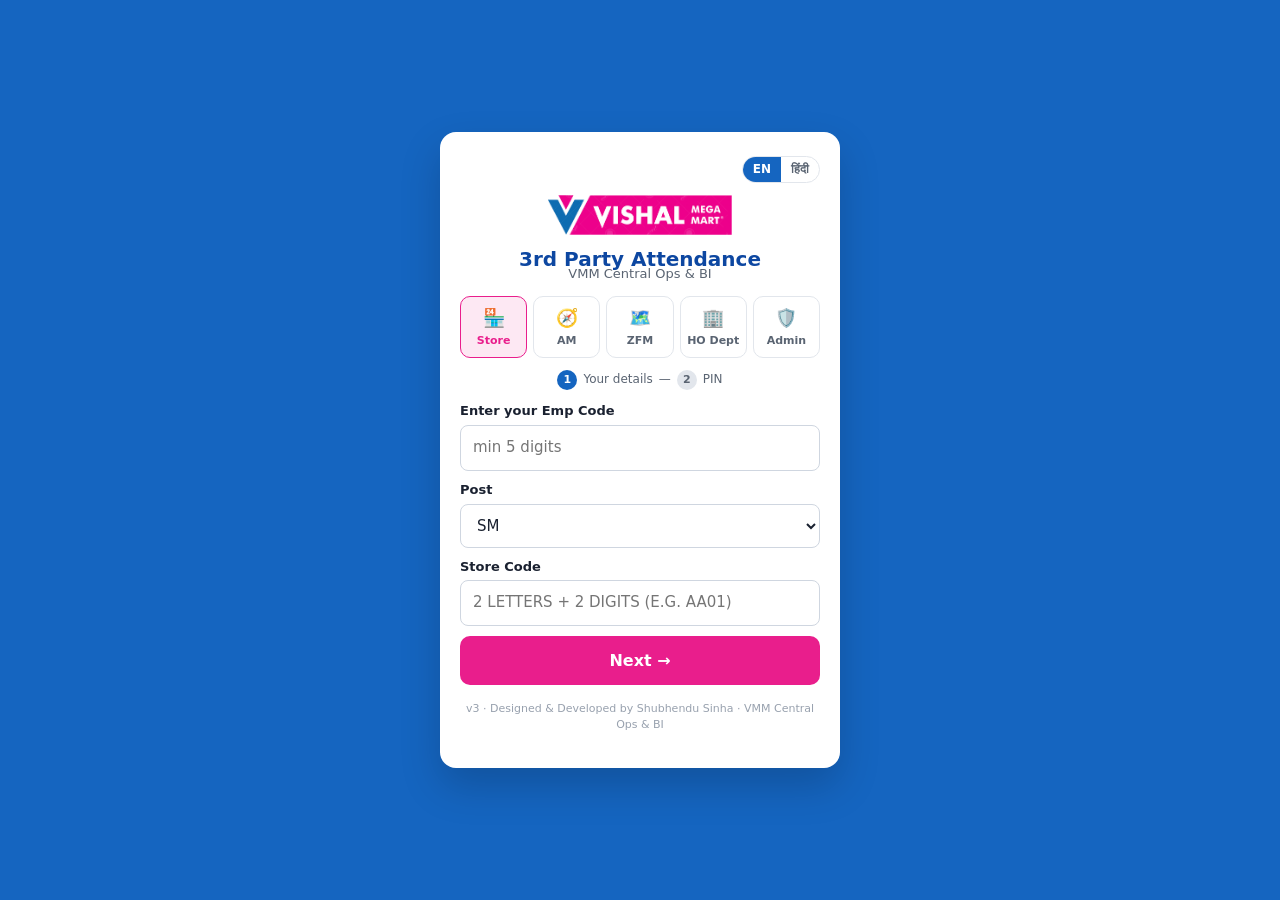
==== index.html @ 252d2945 "v3: 7-day trend, View as User (read-only), Change PIN, PIN hardening, CSP, statement header, credit " ====
<!doctype html>
<html lang="en">
<head>
<meta charset="utf-8">
<meta http-equiv="Content-Security-Policy" content="default-src 'self'; script-src 'self' 'unsafe-inline' https://cdn.jsdelivr.net https://cdnjs.cloudflare.com; style-src 'self' 'unsafe-inline' https://fonts.googleapis.com; font-src https://fonts.gstatic.com; img-src 'self' data: blob: https://phyllziizajuphenpwxz.supabase.co; media-src 'self' blob:; connect-src https://phyllziizajuphenpwxz.supabase.co; object-src 'none'; base-uri 'self'; form-action 'self'">
<meta name="referrer" content="no-referrer">
<meta name="viewport" content="width=device-width, initial-scale=1, viewport-fit=cover">
<title>3rd Party Attendance</title>
<meta name="theme-color" content="#1565C0">
<link rel="icon" href="assets/logo.png">
<link rel="stylesheet" href="https://fonts.googleapis.com/css2?family=Roboto:wght@400;500;700;800&family=Noto+Sans+Devanagari:wght@400;700&display=swap">
<link rel="stylesheet" href="assets/app.css">
</head>
<body>
<div class="blue-page">
  <form class="card" id="card" autocomplete="off" novalidate>
    <div id="langSlot" style="display:flex;justify-content:flex-end"></div>
    <img class="logo" src="assets/logo.png" alt="Vishal Mega Mart">

    <!-- step 1: details -->
    <section id="s1">
      <h1 class="ttl" data-t="appTitle"></h1>
      <p class="sub" data-t="appSub"></p>
      <div class="roles" id="roles" role="tablist" style="margin-top:12px">
        <button type="button" class="role on" data-role="store"><span class="ic">🏪</span><span data-t="roleStore"></span></button>
        <button type="button" class="role" data-role="am"><span class="ic">🧭</span><span data-t="roleAm"></span></button>
        <button type="button" class="role" data-role="zfm"><span class="ic">🗺️</span><span data-t="roleZfm"></span></button>
        <button type="button" class="role" data-role="hodept"><span class="ic">🏢</span><span data-t="roleHodept"></span></button>
        <button type="button" class="role" data-role="admin"><span class="ic">🛡️</span><span data-t="roleAdmin"></span></button>
      </div>
      <div class="steps" style="margin:12px 0"><b class="on">1</b><span data-t="stepDetails"></span><span>—</span><b>2</b><span data-t="stepPin"></span></div>
      <div style="display:flex;flex-direction:column;gap:10px">
        <div class="field"><label class="lbl" for="emp" data-t="empCode"></label>
          <input class="in" id="emp" inputmode="numeric" maxlength="10" data-tp="empHint"></div>
        <div class="field" data-for="store"><label class="lbl" for="post" data-t="post"></label>
          <select class="in" id="post"><option>SM</option><option>ASM</option><option>MOD</option></select></div>
        <div class="field" data-for="store"><label class="lbl" for="storeCode" data-t="storeCode"></label>
          <input class="in" id="storeCode" maxlength="4" style="text-transform:uppercase" data-tp="storeHint"></div>
        <div class="field" data-for="hodept" hidden><label class="lbl" for="dept" data-t="department"></label>
          <select class="in" id="dept"><option value="" data-t="selectDept"></option></select></div>
        <div id="err1" class="note r" hidden></div>
        <button class="btn" id="btnNext" type="submit" data-t="next"></button>
      </div>
    </section>

    <!-- step 2: PIN -->
    <section id="s2" hidden>
      <h1 class="ttl"><span data-t="welcome"></span>, <span id="who"></span></h1>
      <p class="sub" id="whoSub" style="margin-top:2px"></p>
      <div class="steps" style="margin:12px 0"><b>1</b><span data-t="stepDetails"></span><span>—</span><b class="on">2</b><span data-t="stepPin"></span></div>
      <div style="display:flex;flex-direction:column;gap:12px">
        <div class="note k" data-t="verified"></div>
        <div class="lbl" style="text-align:center" data-t="enterPin"></div>
        <div class="pins" id="pinLogin"></div>
        <div id="err2" class="note r" hidden></div>
        <button class="btn" id="btnLogin" type="button" data-t="login"></button>
        <p class="sub" style="margin:0" data-t="forgotPin"></p>
        <button class="link" type="button" data-back data-t="back"></button>
      </div>
    </section>

    <!-- create PIN -->
    <section id="s3" hidden>
      <h1 class="ttl" data-t="createPin"></h1>
      <p class="sub" id="whoSub3" style="margin-top:2px"></p>
      <div style="display:flex;flex-direction:column;gap:10px;margin-top:12px">
        <div class="lbl" data-t="answerQ"></div>
        <div class="math" id="mathQ"></div>
        <input class="in" id="mathA" inputmode="numeric" maxlength="3" style="text-align:center;font-size:20px;font-weight:700">
        <div class="lbl" data-t="newPin"></div>
        <div class="pins" id="pinNew"></div>
        <div class="lbl" data-t="confirmPin"></div>
        <div class="pins" id="pinNew2"></div>
        <div id="err3" class="note r" hidden></div>
        <button class="btn" id="btnSave" type="button" data-t="savePin"></button>
        <button class="link" type="button" data-back data-t="back"></button>
      </div>
    </section>

    <!-- locked -->
    <section id="s4" hidden>
      <h1 class="ttl" data-t="loginLocked"></h1>
      <div style="display:flex;flex-direction:column;gap:10px;margin-top:12px">
        <div class="note r" data-t="lockedWhy"></div>
        <div class="big" id="countdown">05:00</div>
        <p class="sub" style="margin:0" data-t="tryAfter"></p>
        <div class="note i" data-t="forgotPin"></div>
        <button class="link" type="button" data-back data-t="back"></button>
      </div>
    </section>

    <!-- store busy -->
    <section id="s5" hidden>
      <h1 class="ttl"><span id="busyStore"></span> <span data-t="storeOpen"></span></h1>
      <div style="display:flex;flex-direction:column;gap:10px;margin-top:12px">
        <div class="note w" id="busyWho"></div>
        <div class="note i" id="busyHow"></div>
        <button class="btn o" id="btnRetry" type="button" data-t="checkAgain"></button>
        <button class="link" type="button" data-back data-t="back"></button>
      </div>
    </section>

    <p class="credit" id="credit"></p>
  </form>
</div>

<script src="assets/app.js"></script>
<script>
let role = 'store', checked = null, timer = null, mathAns = 0;

function show(id) { ['s1','s2','s3','s4','s5'].forEach((s) => $('#' + s).hidden = s !== id); }
function err(id, msg) { const e = $('#' + id); e.hidden = !msg; e.textContent = msg || ''; }
function pinBoxes(el) {
  el.innerHTML = [0,1,2,3].map(() => '<input type="password" inputmode="numeric" maxlength="1" autocomplete="one-time-code">').join('');
  const ins = $$('input', el);
  ins.forEach((i, k) => {
    i.addEventListener('input', () => { i.value = i.value.replace(/\D/g, '').slice(0, 1); if (i.value && ins[k + 1]) ins[k + 1].focus(); });
    i.addEventListener('keydown', (e) => { if (e.key === 'Backspace' && !i.value && ins[k - 1]) ins[k - 1].focus(); });
  });
}
const pinVal = (el) => $$('input', el).map((i) => i.value).join('');
function ident() {
  return { p_role: role, p_emp: $('#emp').value.trim(),
    p_post: role === 'store' ? $('#post').value : null,
    p_store: role === 'store' ? $('#storeCode').value.trim().toUpperCase() : null,
    p_dept: role === 'hodept' ? (Number($('#dept').value) || null) : null };
}
function setRole(r) {
  role = r;
  $$('.role').forEach((b) => b.classList.toggle('on', b.dataset.role === r));
  $$('[data-for="store"]').forEach((e) => e.hidden = r !== 'store');
  $$('[data-for="hodept"]').forEach((e) => e.hidden = r !== 'hodept');
  err('err1');
}
function newMath() {
  const a = 2 + Math.floor(Math.random() * 9), b = 1 + Math.floor(Math.random() * 9);
  mathAns = a + b; $('#mathQ').textContent = `${a} + ${b} = ?`; $('#mathA').value = '';
}
function lockedScreen(sec) {
  show('s4'); clearInterval(timer);
  const end = Date.now() + sec * 1000;
  const tick = () => {
    const left = Math.max(0, Math.round((end - Date.now()) / 1000));
    $('#countdown').textContent = `${String(Math.floor(left / 60)).padStart(2, '0')}:${String(left % 60).padStart(2, '0')}`;
    if (!left) { clearInterval(timer); show('s2'); pinBoxes($('#pinLogin')); }
  };
  tick(); timer = setInterval(tick, 1000);
}
function subLine() {
  const i = ident();
  return role === 'store' ? `${i.p_post} · ${i.p_store}${checked.store_name ? ' · ' + checked.store_name : ''}` : `Emp ${i.p_emp}`;
}

async function doCheck() {
  const i = ident();
  if (!/^\d{5,}$/.test(i.p_emp)) return err('err1', t('empHint'));
  if (role === 'store' && !/^[A-Z]{2}\d{2}$/.test(i.p_store)) return err('err1', t('storeHint'));
  if (role === 'hodept' && !i.p_dept) return err('err1', t('selectDept'));
  $('#btnNext').disabled = true;
  const r = await rpc('auth_check', i);
  $('#btnNext').disabled = false;
  if (!r || !r.ok) return err('err1', errText(r && r.error));
  checked = r; err('err1');
  $('#who').textContent = r.name; $('#whoSub').textContent = subLine(); $('#whoSub3').textContent = subLine();
  if (r.locked_sec > 0) return lockedScreen(r.locked_sec);
  if (!r.pin_set) { newMath(); pinBoxes($('#pinNew')); pinBoxes($('#pinNew2')); err('err3'); return show('s3'); }
  pinBoxes($('#pinLogin')); err('err2'); show('s2'); setTimeout(() => $('#pinLogin input').focus(), 50);
}

async function doLogin() {
  const pin = pinVal($('#pinLogin'));
  if (!/^\d{4}$/.test(pin)) return err('err2', t('enterPin'));
  const id = ident(); let perm = { pos: null };
  if (role === 'store') {
    const ctx = await rpc('punch_context', { p_store: id.p_store });
    perm = (await permissionsReady('user', true)) || (await consentGate({ kind: 'user', store: id.p_store, emp: id.p_emp, testMode: ctx && ctx.test_mode, needCamera: true }));
  } else if (!hasConsent('user')) {
    await consentGate({ kind: 'user', emp: id.p_emp, requirePerms: false, needCamera: false });
  }
  $('#btnLogin').disabled = true;
  const r = await rpc('auth_login', { ...id, p_pin: pin, p_device: deviceId(), p_lat: perm.pos ? perm.pos.lat : null, p_lng: perm.pos ? perm.pos.lng : null });
  $('#btnLogin').disabled = false;
  if (r && r.ok) { Session.set(r); location.href = homeFor(r.role); return; }
  const e = r && r.error;
  if (e === 'WRONG_PIN') { pinBoxes($('#pinLogin')); return err('err2', t('wrongPin', { n: r.tries_left })); }
  if (e === 'LOCKED') return lockedScreen(r.locked_sec);
  if (e === 'OUT_OF_RANGE') return err('err2', t('outsideLogin', { d: r.dist_m, r: r.radius_m }));
  if (e === 'NO_GPS') return err('err2', t('noGps') + ' ' + t('permHow'));
  if (e === 'PIN_NOT_SET') { newMath(); pinBoxes($('#pinNew')); pinBoxes($('#pinNew2')); return show('s3'); }
  if (e === 'STORE_BUSY') {
    $('#busyStore').textContent = ident().p_store;
    $('#busyWho').textContent = t('openOnPhone', { name: r.by_name, emp: r.by_emp, since: r.since });
    $('#busyHow').textContent = t('askLogout', { at: r.unlock_at });
    return show('s5');
  }
  err('err2', errText(e));
}

async function doSave() {
  if (Number($('#mathA').value) !== mathAns) { newMath(); return err('err3', t('wrongAnswer')); }
  const p1 = pinVal($('#pinNew')), p2 = pinVal($('#pinNew2'));
  if (!/^\d{4}$/.test(p1)) return err('err3', t('newPin'));
  if (p1 !== p2) { pinBoxes($('#pinNew2')); return err('err3', t('pinMismatch')); }
  const id = ident(); let perm = { pos: null };
  if (role === 'store') {
    const ctx = await rpc('punch_context', { p_store: id.p_store });
    perm = (await permissionsReady('user', true)) || (await consentGate({ kind: 'user', store: id.p_store, emp: id.p_emp, testMode: ctx && ctx.test_mode, needCamera: true }));
  }
  $('#btnSave').disabled = true;
  const r = await rpc('auth_set_pin', { ...id, p_pin: p1, p_lat: perm.pos ? perm.pos.lat : null, p_lng: perm.pos ? perm.pos.lng : null });
  $('#btnSave').disabled = false;
  if (r && r.error === 'OUT_OF_RANGE') return err('err3', t('outsideLogin', { d: r.dist_m, r: r.radius_m }));
  if (!r || !r.ok) { if (r && r.error === 'WEAK_PIN') { pinBoxes($('#pinNew')); pinBoxes($('#pinNew2')); } return err('err3', errText(r && r.error)); }
  toast(t('pinSaved'));
  checked.pin_set = true; pinBoxes($('#pinLogin')); err('err2'); show('s2');
}

(async function init() {
  $('#langSlot').appendChild(langToggle());
  $('#credit').innerHTML = credit();
  applyI18n();
  const q = new URLSearchParams(location.search);
  if (q.get('r') === 'expired') toast(t('sessionExpired'));
  const s = Session.get();
  if (s && s.token) { const me = await rpc('auth_me', { p_token: s.token }); if (me && me.ok) { location.href = homeFor(me.role); return; } Session.clear(); }
  const last = store.get('vmm3p_last_login');
  if (last) { setRole(last.role || 'store'); $('#emp').value = last.emp || ''; if (last.post) $('#post').value = last.post; $('#storeCode').value = last.store || ''; }
  const opts = await rpc('login_options');
  if (opts && opts.departments) opts.departments.forEach((d) => $('#dept').insertAdjacentHTML('beforeend', `<option value="${d.id}">${esc(d.name)}</option>`));
  if (last && last.dept) $('#dept').value = last.dept;

  $('#roles').addEventListener('click', (e) => { const b = e.target.closest('.role'); if (b) setRole(b.dataset.role); });
  $('#card').addEventListener('submit', (e) => { e.preventDefault(); store.set('vmm3p_last_login', { role, emp: $('#emp').value, post: $('#post').value, store: $('#storeCode').value, dept: $('#dept').value }); doCheck(); });
  $('#btnLogin').addEventListener('click', doLogin);
  $('#pinLogin').addEventListener('keydown', (e) => { if (e.key === 'Enter') doLogin(); });
  $('#btnSave').addEventListener('click', doSave);
  $('#btnRetry').addEventListener('click', doLogin);
  $$('[data-back]').forEach((b) => b.addEventListener('click', () => { clearInterval(timer); show('s1'); }));
  $('#storeCode').addEventListener('input', (e) => e.target.value = e.target.value.toUpperCase());
})();
</script>
</body>
</html>
---- assets/app.css ----
/* VMM 3rd Party Attendance — shared styles (v1) */
:root{
  --blue:#1565C0;--blue-d:#0D47A1;--blue-l:#EAF3FC;--pink:#E91E8C;--pink-l:#FDE8F3;
  --ink:#1A2130;--mut:#5A6472;--line:#E2E6EC;--bg:#F3F6FA;--card:#FFFFFF;
  --ok:#1E8E3E;--ok-l:#E9F5EC;--red:#C0392B;--red-l:#FDEDEC;--amb:#B26A00;--amb-l:#FFF4E0;--wa:#1FA855;
  --font:'Roboto','Noto Sans Devanagari',system-ui,-apple-system,'Segoe UI',sans-serif;
}
*{box-sizing:border-box}
html,body{margin:0}
body{font-family:var(--font);color:var(--ink);background:var(--bg);font-size:15px;line-height:1.45;-webkit-text-size-adjust:100%}
button,input,select{font:inherit}
a{color:var(--blue)}
[hidden]{display:none!important}

/* ---------- login card on blue ---------- */
.blue-page{min-height:100vh;background:var(--blue);display:flex;align-items:center;justify-content:center;padding:24px 16px}
.card{background:var(--card);border-radius:16px;padding:24px 20px;width:100%;max-width:400px;display:flex;flex-direction:column;gap:12px;box-shadow:0 18px 40px rgba(0,0,0,.18)}
.logo{height:40px;align-self:center}
.ttl{font-size:20px;font-weight:800;color:var(--blue-d);text-align:center;line-height:1.2;margin:0}
.sub{text-align:center;font-size:13px;color:var(--mut);margin:-6px 0 0}
.roles{display:grid;grid-template-columns:repeat(5,1fr);gap:6px}
.role{border:1.5px solid var(--line);border-radius:10px;padding:8px 2px;text-align:center;font-size:11px;font-weight:700;color:var(--mut);background:#fff;cursor:pointer}
.role .ic{font-size:18px;display:block;margin-bottom:2px}
.role.on{border-color:var(--pink);background:var(--pink-l);color:var(--pink)}
.steps{display:flex;gap:6px;align-items:center;justify-content:center;font-size:12px;color:var(--mut)}
.steps b{width:20px;height:20px;border-radius:50%;background:var(--line);display:inline-flex;align-items:center;justify-content:center;font-size:11px}
.steps b.on{background:var(--blue);color:#fff}
label.lbl,.lbl{font-size:13px;font-weight:700;display:block;margin-bottom:4px}
.in{width:100%;border:1px solid #CFD6E0;border-radius:8px;padding:11px 12px;font-size:15px;background:#fff;color:var(--ink)}
.in:focus{outline:2px solid var(--blue);outline-offset:0;border-color:var(--blue)}
.field{display:flex;flex-direction:column}
.btn{border:none;border-radius:10px;padding:13px 16px;background:var(--pink);color:#fff;font-weight:700;font-size:16px;cursor:pointer;width:100%}
.btn:disabled{background:#C9CFD8;cursor:not-allowed}
.btn.o{background:#fff;color:var(--blue);border:1.5px solid var(--blue)}
.btn.blue{background:var(--blue)}
.btn.wa{background:var(--wa)}
.btn.sm{padding:8px 12px;font-size:13px;width:auto;border-radius:8px}
.btn.red{background:var(--red)}
.btn:focus-visible,.role:focus-visible,.pill:focus-visible{outline:3px solid var(--blue);outline-offset:2px}
.link{background:none;border:none;color:var(--blue);font-weight:700;font-size:13px;cursor:pointer;padding:4px}
.credit{text-align:center;font-size:11px;color:#98A1AE;margin-top:4px}
.note{border-radius:8px;padding:10px 12px;font-size:13px;line-height:1.45}
.note.i{background:var(--blue-l);color:var(--blue-d)}
.note.w{background:var(--amb-l);color:var(--amb)}
.note.r{background:var(--red-l);color:var(--red)}
.note.k{background:var(--ok-l);color:var(--ok)}
.pins{display:flex;gap:10px;justify-content:center}
.pins input{width:52px;height:56px;text-align:center;font-size:24px;font-weight:800;border:1.5px solid #CFD6E0;border-radius:10px}
.pins input:focus{outline:2px solid var(--blue);border-color:var(--blue)}
.math{background:var(--bg);border-radius:10px;padding:12px;text-align:center;font-size:24px;font-weight:800;color:var(--blue-d)}
.big{font-size:44px;font-weight:800;text-align:center;color:var(--red);font-variant-numeric:tabular-nums}
.lang{display:inline-flex;border:1.5px solid var(--line);border-radius:999px;overflow:hidden;font-size:12px;font-weight:700;align-self:flex-end}
.lang button{border:none;background:none;padding:4px 10px;color:var(--mut);cursor:pointer}
.lang button.on{background:var(--blue);color:#fff}
.hdr .lang{border-color:rgba(255,255,255,.6)}
.hdr .lang button{color:#fff}
.hdr .lang button.on{background:#fff;color:var(--blue)}

/* ---------- app shell (mobile pages) ---------- */
.hdr{background:var(--blue);color:#fff;padding:12px 16px;display:flex;align-items:center;gap:10px;position:sticky;top:0;z-index:5}
.hdr .t{flex:1;min-width:0}
.hdr b{display:block;font-size:16px;white-space:nowrap;overflow:hidden;text-overflow:ellipsis}
.hdr small{font-size:12px;opacity:.85}
.hdr .x{background:none;border:1px solid rgba(255,255,255,.5);color:#fff;border-radius:8px;padding:6px 10px;font-size:12px;cursor:pointer}
.wrap{max-width:560px;margin:0 auto;padding:12px 16px 32px;display:flex;flex-direction:column;gap:12px}
.seg{display:flex;gap:6px}
.seg button{flex:1;border:1px solid var(--line);background:#fff;border-radius:8px;padding:8px 4px;font-size:13px;color:var(--mut);cursor:pointer}
.seg button.on{background:var(--pink);border-color:var(--pink);color:#fff;font-weight:700}
.seg.blue button.on{background:var(--blue);border-color:var(--blue)}
.k2{display:grid;grid-template-columns:1fr 1fr;gap:10px}
.kpi{background:#fff;border-radius:12px;padding:12px}
.kpi .l{font-size:12px;color:var(--mut)}
.kpi .v{font-size:22px;font-weight:800;font-variant-numeric:tabular-nums}
.kpi .p{font-size:12px;font-weight:700;margin-left:4px}
.bar{height:6px;border-radius:3px;background:#E6EBF2;overflow:hidden;margin-top:6px}
.bar i{display:block;height:100%;border-radius:3px}
.list{background:#fff;border-radius:12px;overflow:hidden}
.li{display:flex;justify-content:space-between;align-items:center;gap:10px;padding:11px 12px;border-bottom:1px solid var(--line);font-size:14px}
.li:last-child{border-bottom:none}
.li .m{min-width:0}
.li .m span{display:block;color:var(--mut);font-size:12px}
.li.click{cursor:pointer}
.tag{font-size:11px;font-weight:700;padding:3px 8px;border-radius:6px;white-space:nowrap}
.tag.ok{background:var(--ok-l);color:var(--ok)}.tag.w{background:var(--amb-l);color:var(--amb)}.tag.r{background:var(--red-l);color:var(--red)}.tag.i{background:var(--blue-l);color:var(--blue-d)}
.banner{background:var(--red-l);color:var(--red);border-radius:10px;padding:12px;font-weight:700;display:flex;justify-content:space-between;align-items:center;cursor:pointer;border:none;width:100%;font-size:14px;text-align:left}
.banner.ok{background:var(--ok-l);color:var(--ok);cursor:default}
.sec{font-size:13px;font-weight:700;color:var(--mut);margin:6px 0 -4px;text-transform:uppercase;letter-spacing:.4px}
.pills{display:flex;flex-wrap:wrap;gap:6px}
.pill{border:1.5px solid var(--line);background:#fff;border-radius:999px;padding:7px 12px;font-size:13px;font-weight:700;color:var(--mut);cursor:pointer}
.pill.on{border-color:var(--pink);background:var(--pink-l);color:var(--pink)}
.empty{text-align:center;color:var(--mut);padding:20px 8px;font-size:14px}
.check{width:76px;height:76px;border-radius:50%;background:var(--ok-l);color:var(--ok);font-size:40px;font-weight:800;display:flex;align-items:center;justify-content:center;align-self:center}
.foot{text-align:center;font-size:11px;color:#98A1AE;padding:8px}
.toast{position:fixed;left:50%;bottom:calc(20px + env(safe-area-inset-bottom,0px));transform:translateX(-50%);background:var(--ink);color:#fff;padding:10px 16px;border-radius:10px;font-size:14px;z-index:50;max-width:90vw}
.spin{width:22px;height:22px;border:3px solid var(--line);border-top-color:var(--blue);border-radius:50%;animation:sp 0.8s linear infinite;margin:20px auto}
@keyframes sp{to{transform:rotate(360deg)}}
@media (prefers-reduced-motion:reduce){.spin{animation:none}}
.cal{display:grid;grid-template-columns:repeat(7,1fr);gap:4px;text-align:center;font-size:13px}
.cal .h{color:var(--mut);font-size:11px}
.cal button{border:1px solid var(--line);background:#fff;border-radius:8px;padding:8px 0;cursor:pointer;color:var(--ink)}
.cal button.on{background:var(--pink);border-color:var(--pink);color:#fff;font-weight:700}
.cal button:disabled{color:#C9CFD8;background:transparent;border-color:transparent;cursor:default}
.calhd{display:flex;justify-content:space-between;align-items:center;font-weight:700}
.calhd button{border:none;background:none;font-size:20px;cursor:pointer;padding:4px 10px;color:var(--blue)}
.row{display:flex;gap:8px;flex-wrap:wrap;align-items:center}
.grow{flex:1}

/* ---------- desktop admin / manager ---------- */
.shell{display:flex;min-height:100vh}
.nav{width:220px;background:var(--blue);color:#fff;padding:16px 12px;display:flex;flex-direction:column;gap:4px;flex-shrink:0;position:sticky;top:0;height:100vh;overflow:auto}
.nav .brand{background:#fff;border-radius:6px;padding:4px 6px;align-self:flex-start}
.nav .brand img{height:26px;display:block}
.nav .subt{font-size:10px;letter-spacing:1px;opacity:.8;margin:6px 0 4px}
.nav .who{font-size:13px;font-weight:700;margin-top:6px}
.nav .who small{display:block;font-weight:400;opacity:.8}
.nav .grp{font-size:10px;letter-spacing:1.2px;opacity:.6;margin-top:14px}
.nav button{background:none;border:none;color:#fff;text-align:left;padding:9px 10px;border-radius:8px;font-size:14px;cursor:pointer}
.nav button.on{background:var(--pink);font-weight:700}
.nav .bottom{margin-top:auto;font-size:10px;opacity:.6;padding-top:12px}
.main{flex:1;min-width:0;padding:18px 20px 40px;display:flex;flex-direction:column;gap:14px}
.top{display:flex;justify-content:space-between;align-items:center;gap:10px;flex-wrap:wrap}
.top h1{font-size:20px;color:var(--blue-d);margin:0}
.flt{display:flex;gap:8px;flex-wrap:wrap;align-items:center}
.flt select,.flt input{border:1px solid var(--line);border-radius:8px;padding:7px 10px;background:#fff;font-size:13px}
.k5{display:grid;grid-template-columns:repeat(auto-fit,minmax(150px,1fr));gap:10px}
.pies{display:grid;grid-template-columns:repeat(auto-fit,minmax(170px,1fr));gap:10px}
.pie{background:#fff;border-radius:12px;padding:14px;display:flex;flex-direction:column;align-items:center;gap:6px}
.donut{width:96px;height:96px;border-radius:50%;display:flex;align-items:center;justify-content:center}
.donut b{width:66px;height:66px;border-radius:50%;background:#fff;display:flex;align-items:center;justify-content:center;font-size:16px}
.pie small{font-size:13px;font-weight:700}
.pie span{font-size:12px;color:var(--mut);font-variant-numeric:tabular-nums}
.tbl{overflow-x:auto;background:#fff;border-radius:12px}
table{width:100%;border-collapse:collapse;font-size:13px}
th{background:#EAF0F8;color:var(--blue-d);text-align:left;padding:8px 10px;font-size:12px;white-space:nowrap;position:sticky;top:0}
td{padding:8px 10px;border-top:1px solid var(--line);font-variant-numeric:tabular-nums;white-space:nowrap}
tr.click{cursor:pointer}
tr.click:hover td{background:#F7FAFE}
.panel{background:#fff;border-radius:12px;padding:16px;display:flex;flex-direction:column;gap:10px}
.panel h3{margin:0;font-size:15px}
.meter{height:14px;border-radius:7px;background:#E6EBF2;overflow:hidden}
.meter i{display:block;height:100%}
.crumb{font-size:13px;color:var(--mut)}
.crumb button{background:none;border:none;color:var(--blue);cursor:pointer;font-weight:700;padding:0}
.menu-btn{display:none}
.shellfoot{display:none}
@media (max-width:820px){
  .shell{flex-direction:column}
  .nav{width:100%;height:auto;position:static;flex-direction:row;flex-wrap:wrap;align-items:center;padding:10px 12px}
  .nav .grp,.nav .subt,.nav .bottom{display:none}
  .nav .who{margin:0 auto 0 8px}
  .nav button{padding:7px 9px;font-size:13px}
  .main{padding:14px 16px 32px}
  .shellfoot{display:block;padding:4px 16px 20px}
}
@media print{.noprint{display:none!important}body{background:#fff}}

/* v2: consent gate + live camera */
.gate{position:fixed;inset:0;z-index:40;background:var(--blue);display:flex;align-items:center;justify-content:center;padding:24px 16px;overflow:auto}
.camwrap{position:relative;background:#2A3442;border-radius:14px;overflow:hidden;aspect-ratio:3/4;max-height:56vh;max-width:100%;margin:0 auto;width:100%}
.camwrap video,.camwrap img{width:100%;height:100%;object-fit:cover;display:block}
.camwrap video{transform:scaleX(-1)}
.camwrap .ring{position:absolute;left:50%;top:44%;width:56%;height:62%;transform:translate(-50%,-50%);border:3px dashed rgba(255,255,255,.8);border-radius:50%;pointer-events:none}
.shutter{width:72px;height:72px;border-radius:50%;background:#fff;border:6px solid var(--pink);align-self:center;cursor:pointer}
.shutter:disabled{opacity:.5}

/* v3: view-as banner, change-PIN dialog */
.viewbar{position:sticky;top:0;z-index:45;background:#FFF3CD;color:#6B4E00;border-bottom:2px solid #F5C04A;padding:8px max(16px,env(safe-area-inset-left,0px));font-size:13px;display:flex;align-items:center;gap:10px;flex-wrap:wrap}
.viewbar button{margin-left:auto;background:#6B4E00;color:#fff;border:none;border-radius:8px;padding:6px 12px;font-weight:700;cursor:pointer}
.dlg{position:fixed;inset:0;z-index:60;background:rgba(13,30,60,.55);display:flex;align-items:center;justify-content:center;padding:16px}
.dlg .box{background:#fff;border-radius:14px;padding:20px;width:100%;max-width:360px;display:flex;flex-direction:column;gap:12px}
.dlg h3{margin:0;color:var(--blue-d)}
.dlg input{letter-spacing:6px;text-align:center;font-size:20px}
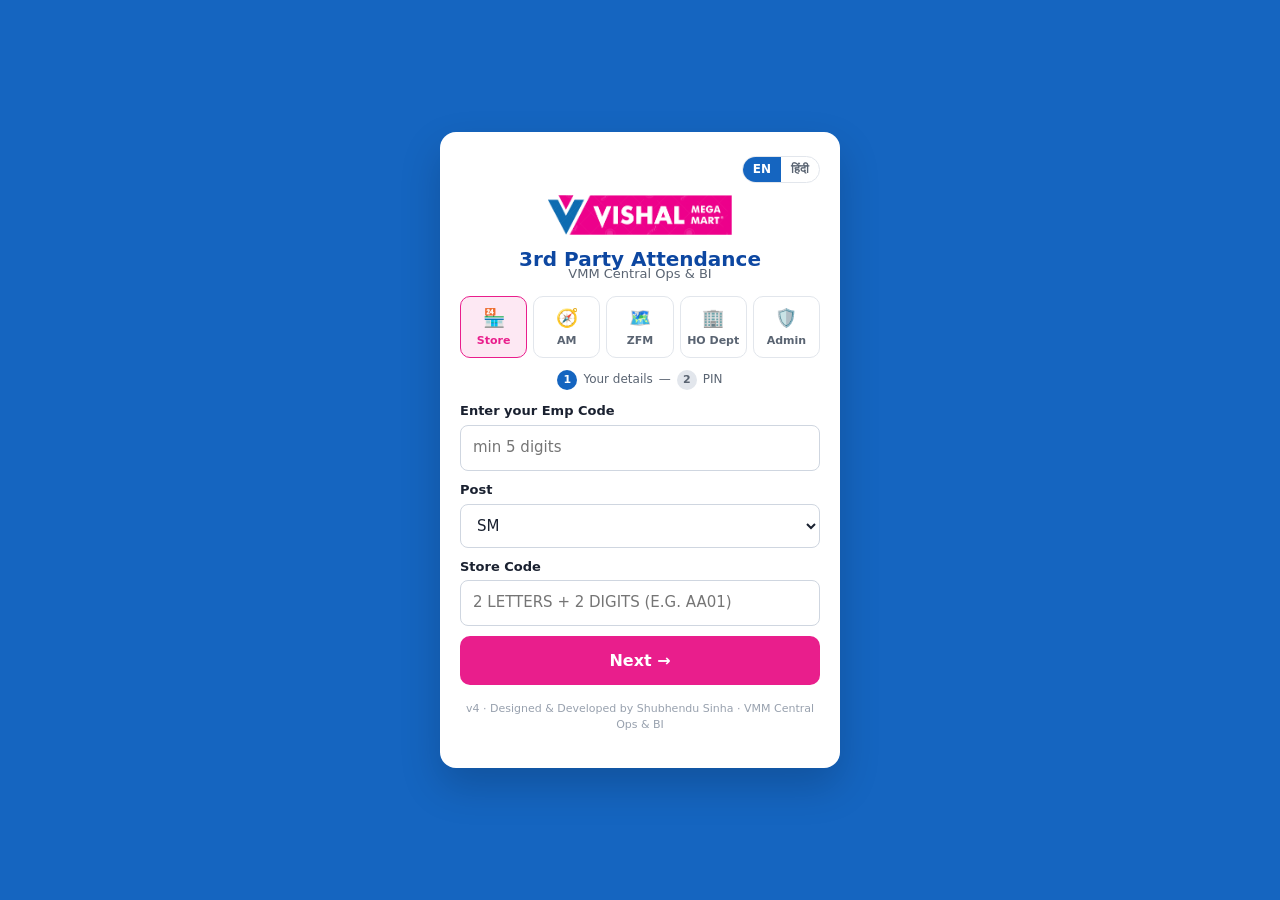
==== commit 720589c2: "v4: action dashboard (category filter, view by ZFM/AM/Store/Dept, 7-day boxes), store self-registrat" ====
--- a/index.html
+++ b/index.html
@@ -2,7 +2,7 @@
 <html lang="en">
 <head>
 <meta charset="utf-8">
-<meta http-equiv="Content-Security-Policy" content="default-src 'self'; script-src 'self' 'unsafe-inline' https://cdn.jsdelivr.net https://cdnjs.cloudflare.com; style-src 'self' 'unsafe-inline' https://fonts.googleapis.com; font-src https://fonts.gstatic.com; img-src 'self' data: blob: https://phyllziizajuphenpwxz.supabase.co; media-src 'self' blob:; connect-src https://phyllziizajuphenpwxz.supabase.co; object-src 'none'; base-uri 'self'; form-action 'self'">
+<meta http-equiv="Content-Security-Policy" content="default-src 'self'; script-src 'self' 'unsafe-inline' https://cdn.jsdelivr.net https://cdnjs.cloudflare.com; style-src 'self' 'unsafe-inline' https://fonts.googleapis.com; font-src https://fonts.gstatic.com; img-src 'self' data: blob: https://phyllziizajuphenpwxz.supabase.co; media-src 'self' blob:; connect-src 'self' https://phyllziizajuphenpwxz.supabase.co; object-src 'none'; base-uri 'self'; form-action 'self'">
 <meta name="referrer" content="no-referrer">
 <meta name="viewport" content="width=device-width, initial-scale=1, viewport-fit=cover">
 <title>3rd Party Attendance</title>
@@ -33,7 +33,7 @@
         <div class="field"><label class="lbl" for="emp" data-t="empCode"></label>
           <input class="in" id="emp" inputmode="numeric" maxlength="10" data-tp="empHint"></div>
         <div class="field" data-for="store"><label class="lbl" for="post" data-t="post"></label>
-          <select class="in" id="post"><option>SM</option><option>ASM</option><option>MOD</option></select></div>
+          <select class="in" id="post"><option>SM</option><option>ASM</option><option>DM Apps</option><option>DM FMCG</option><option>DM GM</option></select></div>
         <div class="field" data-for="store"><label class="lbl" for="storeCode" data-t="storeCode"></label>
           <input class="in" id="storeCode" maxlength="4" style="text-transform:uppercase" data-tp="storeHint"></div>
         <div class="field" data-for="hodept" hidden><label class="lbl" for="dept" data-t="department"></label>
@@ -54,6 +54,7 @@
         <div class="pins" id="pinLogin"></div>
         <div id="err2" class="note r" hidden></div>
         <button class="btn" id="btnLogin" type="button" data-t="login"></button>
+        <div data-layout-slot></div>
         <p class="sub" style="margin:0" data-t="forgotPin"></p>
         <button class="link" type="button" data-back data-t="back"></button>
       </div>
@@ -64,6 +65,16 @@
       <h1 class="ttl" data-t="createPin"></h1>
       <p class="sub" id="whoSub3" style="margin-top:2px"></p>
       <div style="display:flex;flex-direction:column;gap:10px;margin-top:12px">
+        <div id="regBox" hidden style="display:flex;flex-direction:column;gap:8px">
+          <div class="note i" style="text-align:left"><b id="regNote"></b><br><span style="font-size:12px" data-t="registerSub"></span></div>
+          <div class="lbl" data-t="fullName"></div>
+          <input class="in" id="regName" maxlength="60" autocomplete="name">
+        </div>
+        <div id="codeBox" hidden style="display:flex;flex-direction:column;gap:6px">
+          <div class="lbl" data-t="setupCode"></div>
+          <input class="in" id="setupCode" inputmode="numeric" maxlength="6" autocomplete="one-time-code" style="text-align:center;font-size:20px;font-weight:700;letter-spacing:6px">
+          <p class="sub" style="margin:0" data-t="setupHint"></p>
+        </div>
         <div class="lbl" data-t="answerQ"></div>
         <div class="math" id="mathQ"></div>
         <input class="in" id="mathA" inputmode="numeric" maxlength="3" style="text-align:center;font-size:20px;font-weight:700">
@@ -73,6 +84,7 @@
         <div class="pins" id="pinNew2"></div>
         <div id="err3" class="note r" hidden></div>
         <button class="btn" id="btnSave" type="button" data-t="savePin"></button>
+        <div data-layout-slot></div>
         <button class="link" type="button" data-back data-t="back"></button>
       </div>
     </section>
@@ -151,6 +163,20 @@
   return role === 'store' ? `${i.p_post} · ${i.p_store}${checked.store_name ? ' · ' + checked.store_name : ''}` : `Emp ${i.p_emp}`;
 }
 
+let mode = 'pin';
+function createScreen(m) {
+  mode = m; newMath(); pinBoxes($('#pinNew')); pinBoxes($('#pinNew2')); err('err3');
+  $('#regBox').hidden = m !== 'register'; $('#codeBox').hidden = m !== 'code';
+  $('#s3 .ttl').textContent = t(m === 'register' ? 'registerTitle' : 'createPin');
+  $('#btnSave').textContent = t(m === 'register' ? 'registerBtn' : 'savePin');
+  if (m === 'register') { const i = ident(); $('#regNote').textContent = t('registerNew', { store: `${i.p_store} ${checked.store_name || ''}`.trim(), post: i.p_post }); $('#regName').value = ''; }
+  if (m === 'code') $('#setupCode').value = '';
+  show('s3');
+  setTimeout(() => (m === 'register' ? $('#regName') : m === 'code' ? $('#setupCode') : $('#mathA')).focus(), 50);
+}
+function layoutSlots() {
+  $$('[data-layout-slot]').forEach((el) => { el.innerHTML = ''; if (role !== 'store') el.appendChild(Layout.toggle()); });
+}
 async function doCheck() {
   const i = ident();
   if (!/^\d{5,}$/.test(i.p_emp)) return err('err1', t('empHint'));
@@ -159,11 +185,15 @@
   $('#btnNext').disabled = true;
   const r = await rpc('auth_check', i);
   $('#btnNext').disabled = false;
+  if (r && r.error === 'POST_TAKEN') return err('err1', t('postTaken', { post: r.post, store: r.store, name: r.by_name, emp: r.by_emp }));
+  if (r && r.error === 'EMP_ELSEWHERE') return err('err1', t('empElsewhere', { where: r.where }));
   if (!r || !r.ok) return err('err1', errText(r && r.error));
   checked = r; err('err1');
+  layoutSlots();
+  if (r.register) { $('#whoSub3').textContent = `Emp ${i.p_emp}`; return createScreen('register'); }
   $('#who').textContent = r.name; $('#whoSub').textContent = subLine(); $('#whoSub3').textContent = subLine();
   if (r.locked_sec > 0) return lockedScreen(r.locked_sec);
-  if (!r.pin_set) { newMath(); pinBoxes($('#pinNew')); pinBoxes($('#pinNew2')); err('err3'); return show('s3'); }
+  if (!r.pin_set) return createScreen(r.need_code ? 'code' : 'pin');
   pinBoxes($('#pinLogin')); err('err2'); show('s2'); setTimeout(() => $('#pinLogin input').focus(), 50);
 }
 
@@ -186,7 +216,7 @@
   if (e === 'LOCKED') return lockedScreen(r.locked_sec);
   if (e === 'OUT_OF_RANGE') return err('err2', t('outsideLogin', { d: r.dist_m, r: r.radius_m }));
   if (e === 'NO_GPS') return err('err2', t('noGps') + ' ' + t('permHow'));
-  if (e === 'PIN_NOT_SET') { newMath(); pinBoxes($('#pinNew')); pinBoxes($('#pinNew2')); return show('s3'); }
+  if (e === 'PIN_NOT_SET') return createScreen(role === 'store' ? 'pin' : 'code');
   if (e === 'STORE_BUSY') {
     $('#busyStore').textContent = ident().p_store;
     $('#busyWho').textContent = t('openOnPhone', { name: r.by_name, emp: r.by_emp, since: r.since });
@@ -202,17 +232,27 @@
   if (!/^\d{4}$/.test(p1)) return err('err3', t('newPin'));
   if (p1 !== p2) { pinBoxes($('#pinNew2')); return err('err3', t('pinMismatch')); }
   const id = ident(); let perm = { pos: null };
+  if (mode === 'register' && !/^[A-Za-z][A-Za-z .]{2,59}$/.test($('#regName').value.trim())) return err('err3', t('badNameReg'));
+  if (mode === 'code' && !/^\d{6}$/.test($('#setupCode').value.trim())) return err('err3', t('badCode'));
   if (role === 'store') {
     const ctx = await rpc('punch_context', { p_store: id.p_store });
     perm = (await permissionsReady('user', true)) || (await consentGate({ kind: 'user', store: id.p_store, emp: id.p_emp, testMode: ctx && ctx.test_mode, needCamera: true }));
   }
+  const geo = { p_lat: perm.pos ? perm.pos.lat : null, p_lng: perm.pos ? perm.pos.lng : null };
   $('#btnSave').disabled = true;
-  const r = await rpc('auth_set_pin', { ...id, p_pin: p1, p_lat: perm.pos ? perm.pos.lat : null, p_lng: perm.pos ? perm.pos.lng : null });
+  const r = mode === 'register'
+    ? await rpc('auth_register', { p_emp: id.p_emp, p_post: id.p_post, p_store: id.p_store, p_name: $('#regName').value.trim(), p_pin: p1, ...geo })
+    : await rpc('auth_set_pin', { ...id, p_pin: p1, ...geo, p_code: mode === 'code' ? $('#setupCode').value.trim() : null });
   $('#btnSave').disabled = false;
   if (r && r.error === 'OUT_OF_RANGE') return err('err3', t('outsideLogin', { d: r.dist_m, r: r.radius_m }));
+  if (r && r.error === 'LOCKED') return lockedScreen(r.locked_sec);
+  if (r && r.error === 'BAD_NAME') return err('err3', t('badNameReg'));
   if (!r || !r.ok) { if (r && r.error === 'WEAK_PIN') { pinBoxes($('#pinNew')); pinBoxes($('#pinNew2')); } return err('err3', errText(r && r.error)); }
   toast(t('pinSaved'));
+  if (mode === 'register') { checked.name = $('#regName').value.trim(); $('#who').textContent = checked.name; }
   checked.pin_set = true; pinBoxes($('#pinLogin')); err('err2'); show('s2');
+  $$('#pinLogin input').forEach((inp, k) => { inp.value = p1[k]; });
+  doLogin();
 }
 
 (async function init() {
--- a/assets/app.css
+++ b/assets/app.css
@@ -170,3 +170,71 @@
 .dlg .box{background:#fff;border-radius:14px;padding:20px;width:100%;max-width:360px;display:flex;flex-direction:column;gap:12px}
 .dlg h3{margin:0;color:var(--blue-d)}
 .dlg input{letter-spacing:6px;text-align:center;font-size:20px}
+
+/* v4: layout toggle + forced mobile on a wide screen */
+.layoutseg{display:flex;justify-content:center;gap:0;background:#EAF3FC;border:1px solid #CFE0F5;border-radius:10px;padding:3px;align-self:center;margin:0 auto}
+.layoutseg button{border:none;background:none;padding:7px 14px;border-radius:8px;font-size:13px;color:var(--blue-d);cursor:pointer}
+.layoutseg button.on{background:var(--blue);color:#fff;font-weight:700}
+html.force-mobile body{max-width:480px;margin:0 auto;box-shadow:0 0 0 1px var(--line)}
+html.force-mobile .shell{flex-direction:column}
+html.force-mobile .nav{width:100%;height:auto;position:static;flex-direction:row;flex-wrap:wrap;align-items:center;padding:10px 12px}
+html.force-mobile .nav .grp,html.force-mobile .nav .subt,html.force-mobile .nav .bottom{display:none}
+html.force-mobile .nav .who{margin:0 auto 0 8px}
+html.force-mobile .nav button{padding:7px 9px;font-size:13px}
+html.force-mobile .main{padding:14px 16px 32px}
+html.force-mobile .shellfoot{display:block;padding:4px 16px 20px}
+
+/* v4: live dashboard */
+.actp h3{display:flex;align-items:baseline;gap:6px;flex-wrap:wrap}
+.act{display:grid;grid-template-columns:repeat(4,minmax(0,1fr));gap:10px}
+.ac{font:inherit;text-align:left;cursor:pointer;background:#fff;border:1px solid var(--line);border-left:5px solid var(--red);border-radius:12px;padding:10px 12px;display:flex;flex-direction:column;gap:3px}
+.ac.w{border-left-color:var(--amb)}.ac.i{border-left-color:var(--blue)}
+.ac.sel{outline:3px solid var(--pink);outline-offset:-2px}
+.ac .t{font-size:13px;font-weight:700}.ac b{font-size:22px}.ac .s{font-size:12px;color:var(--mut)}.ac .lnk{font-size:12px;font-weight:700;color:var(--blue)}
+button.pie{font:inherit;border:none;cursor:pointer}
+.pie.sel{outline:3px solid var(--pink);outline-offset:-3px}
+.pie.dim{opacity:.45}
+.vbar{display:flex;align-items:center;gap:10px;flex-wrap:wrap}
+.view{display:inline-flex;background:#fff;border:1px solid var(--line);border-radius:10px;padding:3px;gap:3px}
+.view button{border:none;background:none;padding:7px 16px;border-radius:8px;font-size:13px;color:var(--mut);font-weight:600;cursor:pointer}
+.view button.on{background:var(--blue);color:#fff}
+.chip{display:inline-flex;align-items:center;gap:6px;background:var(--pink-l);color:#B0005E;font-weight:700;font-size:12px;padding:5px 10px;border-radius:20px;border:none;cursor:pointer;font-family:inherit}
+.mini{font-size:12px;color:var(--mut)}
+.hm{display:inline-flex;gap:3px}
+.hm i{width:24px;height:18px;border-radius:4px;display:inline-block;font-style:normal;font-size:9px;color:#fff;text-align:center;line-height:18px;font-weight:700}
+.hm.sm i{width:11px;height:11px}
+.hm .g{background:#2E9E4F}.hm .a{background:#E39B1B}.hm .r{background:#D84B3B}.hm .n{background:#D9DEE5}
+.waicon{cursor:pointer;display:inline-flex}
+@media (max-width:820px){.act{grid-template-columns:1fr 1fr;gap:8px}.ac b{font-size:18px}.ac{padding:8px 10px}.pies4{grid-template-columns:repeat(4,1fr);gap:6px}
+  .pies4 .pie{padding:8px;gap:3px}.pies4 .donut{width:58px;height:58px}.pies4 .donut b{width:42px;height:42px;font-size:12px}.pies4 small{font-size:11px}
+  .k5{grid-template-columns:repeat(3,1fr);gap:8px}}
+html.force-mobile .act{grid-template-columns:1fr 1fr;gap:8px}html.force-mobile .ac b{font-size:18px}
+html.force-mobile .pies4{grid-template-columns:repeat(4,1fr);gap:6px}html.force-mobile .pies4 .pie{padding:8px;gap:3px}
+html.force-mobile .pies4 .donut{width:58px;height:58px}html.force-mobile .pies4 .donut b{width:42px;height:42px;font-size:12px}
+html.force-mobile .k5{grid-template-columns:repeat(3,1fr);gap:8px}
+
+/* v4: approvals, team */
+.reqcard{padding:12px;border-top:1px solid var(--line);display:flex;flex-direction:column;gap:4px}
+.reqcard:first-child{border-top:none}
+.slot{display:flex;justify-content:space-between;align-items:center;gap:8px;padding:8px 0;border-top:1px solid var(--line)}
+.slot:first-of-type{border-top:none}
+.dlg textarea.in{font-size:15px;resize:vertical;min-height:60px}
+.fgrid{display:grid;grid-template-columns:1fr 1fr;gap:10px}
+.fgrid .lbl{display:flex;flex-direction:column;gap:4px}
+@media (max-width:520px){.fgrid{grid-template-columns:1fr}}
+.mhead{padding:12px 14px;gap:10px}
+.mhead .top h1{font-size:20px}
+.dlg .box{max-height:92vh;overflow:auto}
+.mtypes{display:grid;grid-template-columns:1fr 1fr;gap:8px}
+.mtype{display:flex;gap:8px;align-items:flex-start;border:2px solid var(--line);border-radius:10px;padding:10px;background:#fff;cursor:pointer;font-size:13px}
+.mtype.on{border-color:var(--pink);background:var(--pink-l)}
+.mtype input{margin-top:3px}
+.mailprev{border:1px solid var(--line);border-radius:10px;overflow:hidden;font-size:13px}
+.mph{background:#F7F9FC;padding:8px 12px;border-bottom:1px solid var(--line)}
+.mpb{padding:0;max-height:440px;overflow:auto}
+@media (max-width:820px){.mtypes{grid-template-columns:1fr}}
+/* v4: live face check */
+.livebar{position:absolute;left:8px;right:8px;top:8px;background:rgba(13,30,60,.85);color:#fff;border-radius:10px;padding:8px 10px;font-weight:800;font-size:16px;text-align:center;z-index:2}
+.livesub{position:absolute;left:0;right:0;bottom:10px;text-align:center;color:#fff;font-size:13px;font-weight:600;text-shadow:0 1px 3px rgba(0,0,0,.6);z-index:2}
+.ring.ask{border:4px solid #FFB300}.ring.good{border:4px solid #2E9E4F}.ring.bad{border:4px solid #D84B3B}
+.liveprog{display:flex;gap:5px}.liveprog i{flex:1;height:6px;border-radius:3px;background:var(--line)}.liveprog i.on{background:var(--ok)}
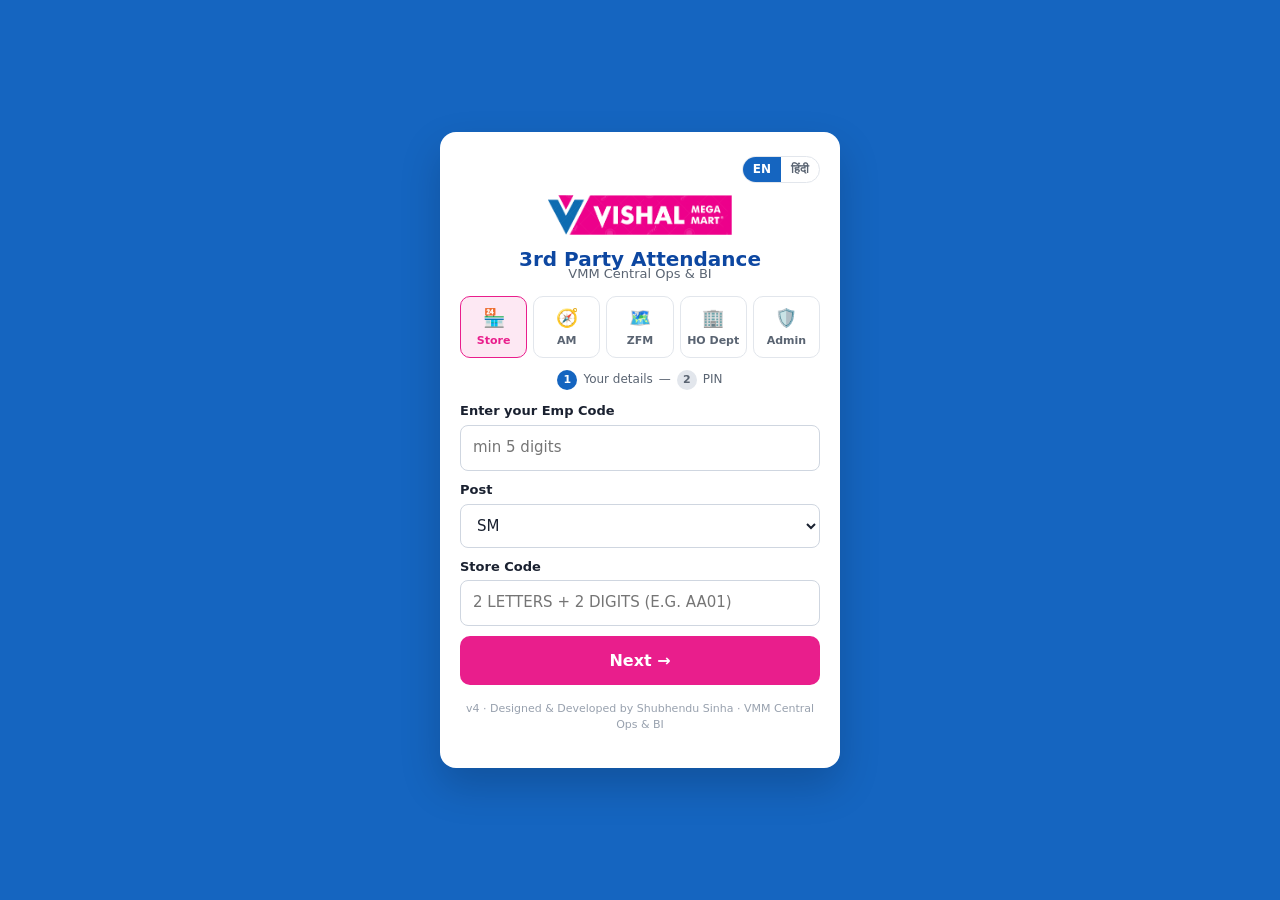
==== commit 8daccbe5: "Store import creates missing AM/ZFM logins from sheet; faster page load (login form usable at once, " ====
--- a/index.html
+++ b/index.html
@@ -7,8 +7,10 @@
 <meta name="viewport" content="width=device-width, initial-scale=1, viewport-fit=cover">
 <title>3rd Party Attendance</title>
 <meta name="theme-color" content="#1565C0">
+<link rel="preconnect" href="https://phyllziizajuphenpwxz.supabase.co" crossorigin>
+<link rel="preconnect" href="https://fonts.gstatic.com" crossorigin>
 <link rel="icon" href="assets/logo.png">
-<link rel="stylesheet" href="https://fonts.googleapis.com/css2?family=Roboto:wght@400;500;700;800&family=Noto+Sans+Devanagari:wght@400;700&display=swap">
+<link rel="stylesheet" href="https://fonts.googleapis.com/css2?family=Roboto:wght@400;500;700;800&family=Noto+Sans+Devanagari:wght@400;700&display=swap" media="print" onload="this.media=\'all\'">
 <link rel="stylesheet" href="assets/app.css">
 </head>
 <body>
@@ -262,12 +264,14 @@
   const q = new URLSearchParams(location.search);
   if (q.get('r') === 'expired') toast(t('sessionExpired'));
   const s = Session.get();
-  if (s && s.token) { const me = await rpc('auth_me', { p_token: s.token }); if (me && me.ok) { location.href = homeFor(me.role); return; } Session.clear(); }
   const last = store.get('vmm3p_last_login');
   if (last) { setRole(last.role || 'store'); $('#emp').value = last.emp || ''; if (last.post) $('#post').value = last.post; $('#storeCode').value = last.store || ''; }
-  const opts = await rpc('login_options');
-  if (opts && opts.departments) opts.departments.forEach((d) => $('#dept').insertAdjacentHTML('beforeend', `<option value="${d.id}">${esc(d.name)}</option>`));
-  if (last && last.dept) $('#dept').value = last.dept;
+  const fillDepts = (opts) => { if (!opts || !opts.departments) return; $('#dept').innerHTML = $('#dept').options[0] ? $('#dept').options[0].outerHTML : ''; opts.departments.forEach((d) => $('#dept').insertAdjacentHTML('beforeend', `<option value="${d.id}">${esc(d.name)}</option>`)); if (last && last.dept) $('#dept').value = last.dept; };
+  let cached = null; try { cached = JSON.parse(localStorage.getItem('vmm3p_opts') || 'null'); } catch (e) {}
+  fillDepts(cached);
+  // network calls run in the background: the form is usable straight away
+  rpc('login_options').then((opts) => { if (opts && opts.departments) { fillDepts(opts); try { localStorage.setItem('vmm3p_opts', JSON.stringify(opts)); } catch (e) {} } });
+  if (s && s.token) rpc('auth_me', { p_token: s.token }).then((me) => { if (me && me.ok) location.href = homeFor(me.role); else Session.clear(); });
 
   $('#roles').addEventListener('click', (e) => { const b = e.target.closest('.role'); if (b) setRole(b.dataset.role); });
   $('#card').addEventListener('submit', (e) => { e.preventDefault(); store.set('vmm3p_last_login', { role, emp: $('#emp').value, post: $('#post').value, store: $('#storeCode').value, dept: $('#dept').value }); doCheck(); });
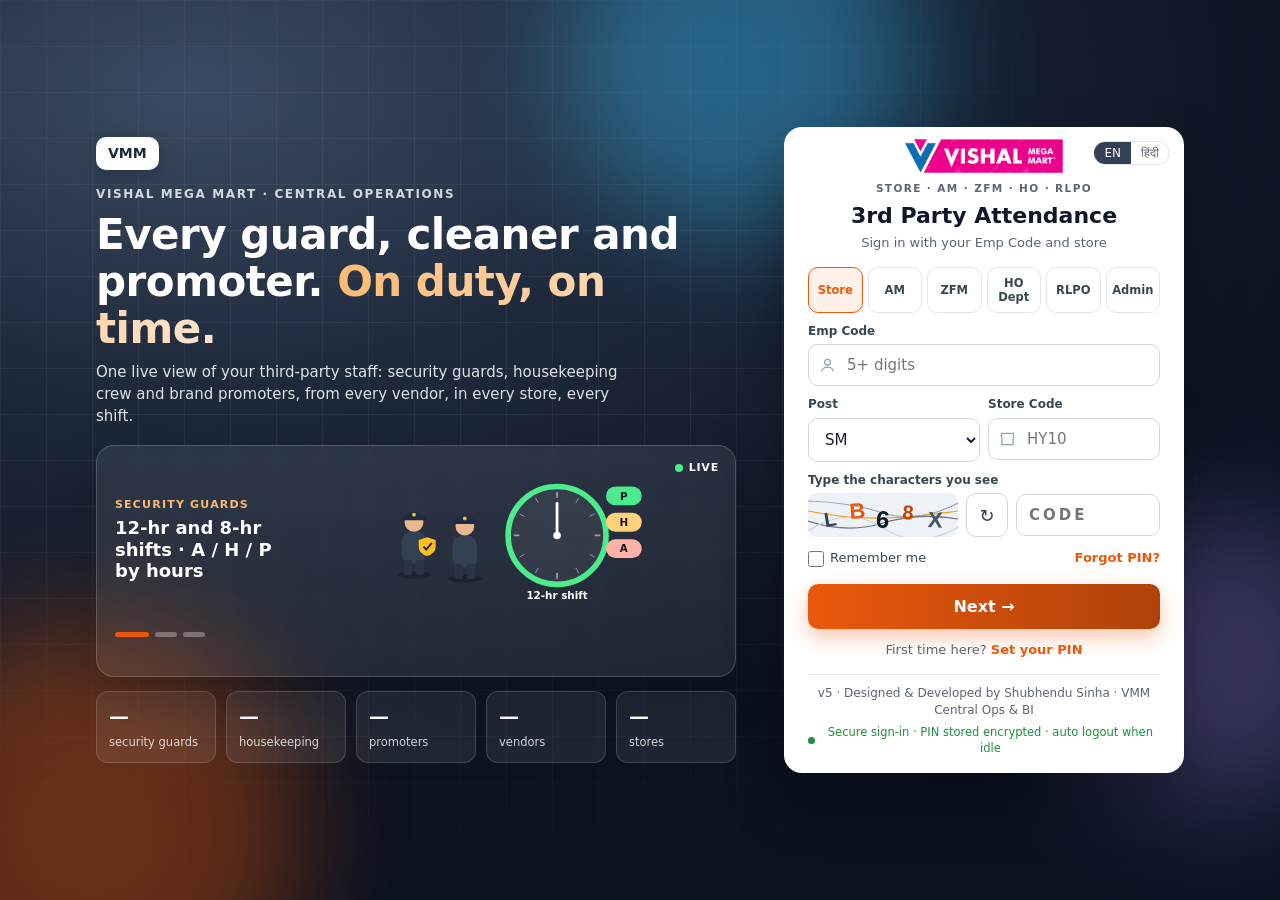
==== commit c3af5929: "v5: new login, staff punch (instant camera, dept→vendor→name), store phone app (HK split, SG/AM requ" ====
--- a/index.html
+++ b/index.html
@@ -6,149 +6,297 @@
 <meta name="referrer" content="no-referrer">
 <meta name="viewport" content="width=device-width, initial-scale=1, viewport-fit=cover">
 <title>3rd Party Attendance</title>
-<meta name="theme-color" content="#1565C0">
+<meta name="theme-color" content="#1E293B">
 <link rel="preconnect" href="https://phyllziizajuphenpwxz.supabase.co" crossorigin>
 <link rel="preconnect" href="https://fonts.gstatic.com" crossorigin>
 <link rel="icon" href="assets/logo.png">
-<link rel="stylesheet" href="https://fonts.googleapis.com/css2?family=Roboto:wght@400;500;700;800&family=Noto+Sans+Devanagari:wght@400;700&display=swap" media="print" onload="this.media=\'all\'">
+<link rel="stylesheet" href="https://fonts.googleapis.com/css2?family=Roboto:wght@400;500;700;800&family=Noto+Sans+Devanagari:wght@400;700&display=swap" media="print" onload="this.media='all'">
 <link rel="stylesheet" href="assets/app.css">
+<style>
+  body{margin:0;background:var(--side)}
+  .lshell{align-items:center}
+  .lstats{grid-template-columns:repeat(5,minmax(0,1fr))}
+  .lstats b{font-variant-numeric:tabular-nums}
+  .lcard{display:flex;flex-direction:column;position:relative}
+  .lcard section{display:flex;flex-direction:column}
+  .lcard section[hidden]{display:none}
+  .lcard .lc-logo img{height:34px;display:block}
+  .lcard .lang{align-self:flex-end;margin:-8px -10px 2px 0;border-color:#E2E6EC}
+  .lcard .lang+section .lc-logo{margin-top:-28px}
+  @media(max-width:420px){.lcard .lang+section .lc-logo{margin-top:-6px}}
+  .lcard .lang button{color:#5A6472}.lcard .lang button.on{background:#334155;color:#fff}
+  .lcard .rc{margin-top:2px}
+  .lcard .lsel{appearance:auto}
+  .lcard input[type=password]{color:#1A2130}
+  .lcard .lmsg.i{background:#EEF2F6;color:#0F172A}
+  .lcard .lmsg.k{background:#E9F5EC;color:#1E8E3E}
+  .lcard .lmsg.w{background:#FFF4E0;color:#B26A00}
+  .lcard .lbtn:disabled{opacity:.6;cursor:wait}
+  .lcard .lbtn.o{background:#fff;color:#334155;border:1.5px solid #334155;box-shadow:none}
+  .lcard a{cursor:pointer}
+  .lcard .big{font-size:40px;font-weight:800;text-align:center;color:#0F172A;font-variant-numeric:tabular-nums;margin:6px 0}
+  .lcard .pins{margin:4px 0}
+  .lcard .capr .cap svg{display:block}
+  .lcard .row2{display:grid;grid-template-columns:1fr 1fr;gap:8px}
+  .lcard input.code{text-align:center;letter-spacing:6px;font-weight:800}
+  .bnr .slide .st{min-width:0}
+  .bnr{min-height:232px}
+  @media(max-width:760px){.lstats{grid-template-columns:repeat(3,minmax(0,1fr))}.lstats div{padding:8px 10px}.lstats b{font-size:17px}
+    .lshell{padding:20px 16px;gap:18px}.hero{order:2}.lcard{order:1;width:100%;flex-basis:auto}.hero h2{font-size:26px}.bnr{min-height:0}.slide .st{flex-basis:auto}}
+  @media(max-width:380px){.lcard .pins input{width:48px;height:52px}}
+</style>
 </head>
 <body>
-<div class="blue-page">
-  <form class="card" id="card" autocomplete="off" novalidate>
-    <div id="langSlot" style="display:flex;justify-content:flex-end"></div>
-    <img class="logo" src="assets/logo.png" alt="Vishal Mega Mart">
-
-    <!-- step 1: details -->
-    <section id="s1">
-      <h1 class="ttl" data-t="appTitle"></h1>
-      <p class="sub" data-t="appSub"></p>
-      <div class="roles" id="roles" role="tablist" style="margin-top:12px">
-        <button type="button" class="role on" data-role="store"><span class="ic">🏪</span><span data-t="roleStore"></span></button>
-        <button type="button" class="role" data-role="am"><span class="ic">🧭</span><span data-t="roleAm"></span></button>
-        <button type="button" class="role" data-role="zfm"><span class="ic">🗺️</span><span data-t="roleZfm"></span></button>
-        <button type="button" class="role" data-role="hodept"><span class="ic">🏢</span><span data-t="roleHodept"></span></button>
-        <button type="button" class="role" data-role="admin"><span class="ic">🛡️</span><span data-t="roleAdmin"></span></button>
-      </div>
-      <div class="steps" style="margin:12px 0"><b class="on">1</b><span data-t="stepDetails"></span><span>—</span><b>2</b><span data-t="stepPin"></span></div>
-      <div style="display:flex;flex-direction:column;gap:10px">
-        <div class="field"><label class="lbl" for="emp" data-t="empCode"></label>
-          <input class="in" id="emp" inputmode="numeric" maxlength="10" data-tp="empHint"></div>
-        <div class="field" data-for="store"><label class="lbl" for="post" data-t="post"></label>
-          <select class="in" id="post"><option>SM</option><option>ASM</option><option>DM Apps</option><option>DM FMCG</option><option>DM GM</option></select></div>
-        <div class="field" data-for="store"><label class="lbl" for="storeCode" data-t="storeCode"></label>
-          <input class="in" id="storeCode" maxlength="4" style="text-transform:uppercase" data-tp="storeHint"></div>
-        <div class="field" data-for="hodept" hidden><label class="lbl" for="dept" data-t="department"></label>
-          <select class="in" id="dept"><option value="" data-t="selectDept"></option></select></div>
-        <div id="err1" class="note r" hidden></div>
-        <button class="btn" id="btnNext" type="submit" data-t="next"></button>
-      </div>
-    </section>
-
-    <!-- step 2: PIN -->
-    <section id="s2" hidden>
-      <h1 class="ttl"><span data-t="welcome"></span>, <span id="who"></span></h1>
-      <p class="sub" id="whoSub" style="margin-top:2px"></p>
-      <div class="steps" style="margin:12px 0"><b>1</b><span data-t="stepDetails"></span><span>—</span><b class="on">2</b><span data-t="stepPin"></span></div>
-      <div style="display:flex;flex-direction:column;gap:12px">
-        <div class="note k" data-t="verified"></div>
-        <div class="lbl" style="text-align:center" data-t="enterPin"></div>
+<div class="login2" id="lg">
+  <span class="blob b1"></span><span class="blob b2"></span><span class="blob b3"></span>
+  <div class="lshell">
+    <div class="hero">
+      <span class="llogo">VMM</span>
+      <div class="eyb">Vishal Mega Mart · Central Operations</div>
+      <h2>Every guard, cleaner and promoter. <em>On duty, on time.</em></h2>
+      <p class="ld">One live view of your third-party staff: security guards, housekeeping crew and brand promoters, from every vendor, in every store, every shift.</p>
+      <div class="bnr"><span class="lv"><i></i>LIVE</span><div id="slides"></div><div class="dots" id="dots"></div></div>
+      <div class="lstats" id="lstats"></div>
+    </div>
+
+    <form class="lcard" id="card" autocomplete="off" novalidate>
+      <span id="langSlot"></span>
+
+      <!-- step 1: who are you -->
+      <section id="s1">
+        <div class="lc-logo"><img src="assets/logo.png" alt="Vishal Mega Mart"></div>
+        <div class="ey">Store · AM · ZFM · HO · RLPO</div>
+        <h1 data-t="appTitle"></h1>
+        <div class="sb" id="s1sub"></div>
+        <div id="reason" class="lmsg i" hidden style="margin:0 0 10px"></div>
+        <div class="rc" id="roles" role="tablist"></div>
+        <label class="lb" for="emp" id="empLbl"></label>
+        <div class="lin" id="empWrap"><span id="empIc"></span><input type="text" id="emp" autocomplete="username"></div>
+        <div class="row2" data-for="store">
+          <div><label class="lb" for="post" data-t="post"></label><select class="lsel" id="post"></select></div>
+          <div><label class="lb" for="storeCode" data-t="storeCode"></label><div class="lin"><span id="stIc"></span><input type="text" id="storeCode" maxlength="4" placeholder="HY10" style="text-transform:uppercase"></div></div>
+        </div>
+        <div data-for="hodept" hidden><label class="lb" for="dept" data-t="department"></label><select class="lsel" id="dept"><option value="" data-t="selectDept"></option></select></div>
+        <label class="lb" for="capIn" data-t="capLbl"></label>
+        <div class="capr"><span class="cap" id="capImg"></span><button type="button" id="capNew" aria-label="New characters" title="New characters">↻</button><input type="text" id="capIn" maxlength="5" placeholder="CODE" autocomplete="off" autocapitalize="characters" spellcheck="false"></div>
+        <div class="lrow"><label><input type="checkbox" id="rem"> <span data-t="rememberMe"></span></label><a data-forgot data-t="forgotQ"></a></div>
+        <div id="err1" class="lmsg" hidden></div>
+        <button class="lbtn" id="btnNext" type="submit" data-t="next"></button>
+        <div class="lfirst"><span data-t="firstTime"></span> <a id="lnkFirst" data-t="setYourPin"></a></div>
+      </section>
+
+      <!-- step 2: PIN -->
+      <section id="s2" hidden>
+        <div class="ey" data-t="step2of2"></div>
+        <h1><span data-t="welcome"></span>, <span id="who"></span></h1>
+        <div class="sb" id="whoSub"></div>
+        <div class="lsec" style="margin:2px 0 10px"><i></i><span data-t="detailsOk"></span></div>
+        <label class="lb" style="text-align:center" data-t="enterPin"></label>
         <div class="pins" id="pinLogin"></div>
-        <div id="err2" class="note r" hidden></div>
-        <button class="btn" id="btnLogin" type="button" data-t="login"></button>
-        <div data-layout-slot></div>
-        <p class="sub" style="margin:0" data-t="forgotPin"></p>
-        <button class="link" type="button" data-back data-t="back"></button>
-      </div>
-    </section>
-
-    <!-- create PIN -->
-    <section id="s3" hidden>
-      <h1 class="ttl" data-t="createPin"></h1>
-      <p class="sub" id="whoSub3" style="margin-top:2px"></p>
-      <div style="display:flex;flex-direction:column;gap:10px;margin-top:12px">
-        <div id="regBox" hidden style="display:flex;flex-direction:column;gap:8px">
-          <div class="note i" style="text-align:left"><b id="regNote"></b><br><span style="font-size:12px" data-t="registerSub"></span></div>
-          <div class="lbl" data-t="fullName"></div>
-          <input class="in" id="regName" maxlength="60" autocomplete="name">
+        <div id="err2" class="lmsg" hidden></div>
+        <button class="lbtn" id="btnLogin" type="button" data-t="signIn"></button>
+        <div class="lrow"><a data-back data-t="changeDetails"></a><a data-forgot data-t="forgotQ"></a></div>
+      </section>
+
+      <!-- step 3: create PIN / register / setup code -->
+      <section id="s3" hidden>
+        <div class="ey" data-t="firstSet"></div>
+        <h1 id="s3ttl"></h1>
+        <div class="sb" id="whoSub3"></div>
+        <div id="regBox" hidden>
+          <div class="lmsg i" style="margin-top:0"><b id="regNote"></b><br><span style="font-size:12px" data-t="registerSub"></span></div>
+          <label class="lb" for="regName" data-t="fullName"></label>
+          <input type="text" id="regName" maxlength="60" autocomplete="name">
         </div>
-        <div id="codeBox" hidden style="display:flex;flex-direction:column;gap:6px">
-          <div class="lbl" data-t="setupCode"></div>
-          <input class="in" id="setupCode" inputmode="numeric" maxlength="6" autocomplete="one-time-code" style="text-align:center;font-size:20px;font-weight:700;letter-spacing:6px">
-          <p class="sub" style="margin:0" data-t="setupHint"></p>
+        <div id="codeBox" hidden>
+          <label class="lb" for="setupCode" data-t="setupCodeMail"></label>
+          <input type="text" class="code" id="setupCode" inputmode="numeric" maxlength="6" autocomplete="one-time-code" placeholder="6-digit code">
+          <div class="sb" style="margin:4px 0 0;text-align:left" data-t="setupHint"></div>
         </div>
-        <div class="lbl" data-t="answerQ"></div>
-        <div class="math" id="mathQ"></div>
-        <input class="in" id="mathA" inputmode="numeric" maxlength="3" style="text-align:center;font-size:20px;font-weight:700">
-        <div class="lbl" data-t="newPin"></div>
+        <label class="lb" data-t="newPin"></label>
         <div class="pins" id="pinNew"></div>
-        <div class="lbl" data-t="confirmPin"></div>
+        <label class="lb" data-t="confirmPin"></label>
         <div class="pins" id="pinNew2"></div>
-        <div id="err3" class="note r" hidden></div>
-        <button class="btn" id="btnSave" type="button" data-t="savePin"></button>
-        <div data-layout-slot></div>
-        <button class="link" type="button" data-back data-t="back"></button>
-      </div>
-    </section>
-
-    <!-- locked -->
-    <section id="s4" hidden>
-      <h1 class="ttl" data-t="loginLocked"></h1>
-      <div style="display:flex;flex-direction:column;gap:10px;margin-top:12px">
-        <div class="note r" data-t="lockedWhy"></div>
+        <div id="err3" class="lmsg" hidden></div>
+        <button class="lbtn" id="btnSave" type="button"></button>
+        <div class="lrow"><a data-back data-t="backLink"></a><span></span></div>
+      </section>
+
+      <!-- locked -->
+      <section id="s4" hidden>
+        <div class="ey" data-t="loginLocked"></div>
+        <h1 data-t="loginLocked"></h1>
+        <div class="lmsg" data-t="lockedWhy"></div>
         <div class="big" id="countdown">05:00</div>
-        <p class="sub" style="margin:0" data-t="tryAfter"></p>
-        <div class="note i" data-t="forgotPin"></div>
-        <button class="link" type="button" data-back data-t="back"></button>
-      </div>
-    </section>
-
-    <!-- store busy -->
-    <section id="s5" hidden>
-      <h1 class="ttl"><span id="busyStore"></span> <span data-t="storeOpen"></span></h1>
-      <div style="display:flex;flex-direction:column;gap:10px;margin-top:12px">
-        <div class="note w" id="busyWho"></div>
-        <div class="note i" id="busyHow"></div>
-        <button class="btn o" id="btnRetry" type="button" data-t="checkAgain"></button>
-        <button class="link" type="button" data-back data-t="back"></button>
-      </div>
-    </section>
-
-    <p class="credit" id="credit"></p>
-  </form>
+        <div class="sb" data-t="tryAfter"></div>
+        <div class="lmsg i" data-t="forgotPin"></div>
+        <div class="lrow"><a data-back data-t="backLink"></a><span></span></div>
+      </section>
+
+      <!-- store busy on another phone -->
+      <section id="s5" hidden>
+        <div class="ey" data-t="storeLogin"></div>
+        <h1><span id="busyStore"></span> <span data-t="storeOpen"></span></h1>
+        <div class="lmsg w" id="busyWho"></div>
+        <div class="lmsg i" id="busyHow"></div>
+        <button class="lbtn o" id="btnRetry" type="button" data-t="checkAgain"></button>
+        <div class="lrow"><a data-back data-t="backLink"></a><span></span></div>
+      </section>
+
+      <div class="lsplit"><span id="credit"></span><div class="lsec"><i></i><span data-t="secureLine"></span></div></div>
+    </form>
+  </div>
 </div>
 
 <script src="assets/app.js"></script>
 <script>
-let role = 'store', checked = null, timer = null, mathAns = 0;
-
-function show(id) { ['s1','s2','s3','s4','s5'].forEach((s) => $('#' + s).hidden = s !== id); }
-function err(id, msg) { const e = $('#' + id); e.hidden = !msg; e.textContent = msg || ''; }
-function pinBoxes(el) {
-  el.innerHTML = [0,1,2,3].map(() => '<input type="password" inputmode="numeric" maxlength="1" autocomplete="one-time-code">').join('');
-  const ins = $$('input', el);
-  ins.forEach((i, k) => {
-    i.addEventListener('input', () => { i.value = i.value.replace(/\D/g, '').slice(0, 1); if (i.value && ins[k + 1]) ins[k + 1].focus(); });
-    i.addEventListener('keydown', (e) => { if (e.key === 'Backspace' && !i.value && ins[k - 1]) ins[k - 1].focus(); });
-  });
-}
-const pinVal = (el) => $$('input', el).map((i) => i.value).join('');
+/* ---------- page strings (EN / हिंदी) ---------- */
+Object.assign(I18N.en, {
+  capLbl: 'Type the characters you see', rememberMe: 'Remember me', forgotQ: 'Forgot PIN?', firstTime: 'First time here?', setYourPin: 'Set your PIN',
+  step2of2: 'Step 2 of 2', detailsOk: 'Details verified', signIn: 'Sign in', signingIn: 'Signing in…', changeDetails: '‹ Change details', backLink: '‹ Back',
+  firstSet: 'First time · set your PIN', setupCodeMail: 'Setup code from your invite mail', savePinIn: 'Save PIN & sign in', storeLogin: 'Store login',
+  secureLine: 'Secure sign-in · PIN stored encrypted · auto logout when idle',
+  subStore: 'Sign in with your Emp Code and store', subMail: 'Sign in with your official mail id', subBoth: 'Sign in with your Emp Code or official mail id',
+  lblEmp: 'Emp Code', lblMail: 'Mail ID', lblBoth: 'Emp Code or Mail ID',
+  capWrong: 'The characters do not match. Try the new ones.', capEmpty: 'Type the 5 characters you see.',
+  bothHint: 'Enter your Emp Code (5+ digits) or your full official mail id.',
+  notFoundRlpo: 'No RLPO login found for this mail id. Ask Admin to add you in RLPO Master.',
+  notFoundUser: 'No login found for these details. Check them, or ask Admin to add you in Users & PIN.',
+  rIdle: 'Logged out after inactivity. Please sign in again.', rExpired: 'Your session expired. Please sign in again.', rOut: 'You are logged out.',
+  pinAlreadySet: 'Your PIN is already set. Enter it below. Forgot it? Ask your ZFM or HO Admin to reset it.',
+  slSg: 'Security guards', slSgT: '12-hr and 8-hr shifts · A / H / P by hours', slHk: 'Housekeeping', slHkT: 'Morning and evening crew, store by store', slPr: 'Promoters', slPrT: 'QR scan + selfie punch in 1 second',
+  stGuards: 'security guards', stHk: 'housekeeping', stProm: 'promoters', stVendors: 'vendors', stStores: 'stores',
+});
+Object.assign(I18N.hi, {
+  capLbl: 'जो अक्षर दिख रहे हैं वो लिखें', rememberMe: 'याद रखें', forgotQ: 'PIN भूल गए?', firstTime: 'पहली बार?', setYourPin: 'अपना PIN बनाएं',
+  step2of2: 'चरण 2 / 2', detailsOk: 'विवरण सही है', signIn: 'साइन इन', signingIn: 'साइन इन हो रहा है…', changeDetails: '‹ विवरण बदलें', backLink: '‹ वापस',
+  firstSet: 'पहली बार · PIN बनाएं', setupCodeMail: 'इनवाइट मेल का सेटअप कोड', savePinIn: 'PIN सेव करें और साइन इन', storeLogin: 'स्टोर लॉगिन',
+  secureLine: 'सुरक्षित साइन-इन · PIN एन्क्रिप्टेड · निष्क्रिय होने पर ऑटो लॉगआउट',
+  subStore: 'अपने Emp Code और स्टोर से साइन इन करें', subMail: 'अपनी ऑफिशियल मेल आईडी से साइन इन करें', subBoth: 'Emp Code या ऑफिशियल मेल आईडी से साइन इन करें',
+  lblEmp: 'Emp Code', lblMail: 'मेल आईडी', lblBoth: 'Emp Code या मेल आईडी',
+  capWrong: 'अक्षर मेल नहीं खाते। नए अक्षर लिखें।', capEmpty: 'दिख रहे 5 अक्षर लिखें।',
+  bothHint: 'Emp Code (5+ अंक) या पूरी ऑफिशियल मेल आईडी लिखें।',
+  notFoundRlpo: 'इस मेल आईडी से RLPO लॉगिन नहीं मिला। Admin से RLPO Master में जुड़वाएं।',
+  notFoundUser: 'इन विवरण से लॉगिन नहीं मिला। जांचें, या Admin से Users & PIN में जुड़वाएं।',
+  rIdle: 'कुछ देर इस्तेमाल न होने से लॉगआउट हुआ। फिर से साइन इन करें।', rExpired: 'सेशन समाप्त। फिर से साइन इन करें।', rOut: 'आप लॉगआउट हो गए।',
+  pinAlreadySet: 'आपका PIN पहले से बना है। नीचे डालें। भूल गए? ZFM या HO Admin से रीसेट करवाएं।',
+  slSg: 'सिक्योरिटी गार्ड', slSgT: '12 घंटे और 8 घंटे की शिफ्ट · घंटों से A / H / P', slHk: 'हाउसकीपिंग', slHkT: 'सुबह और शाम की टीम, हर स्टोर', slPr: 'प्रमोटर', slPrT: 'QR स्कैन + सेल्फी, 1 सेकंड में पंच',
+  stGuards: 'सिक्योरिटी गार्ड', stHk: 'हाउसकीपिंग', stProm: 'प्रमोटर', stVendors: 'वेंडर', stStores: 'स्टोर',
+});
+
+/* ---------- hero: 3rd-party staff illustrations (guards · housekeeping · promoters), Store Live motion ---------- */
+function person(x, y, uni, cap, prop, delay) {
+  return `<g class="pp" style="animation-delay:${delay}s" transform="translate(${x} ${y})"><ellipse cx="0" cy="62" rx="18" ry="4" fill="rgba(0,0,0,.25)"/>
+  <rect x="-13" y="16" width="26" height="34" rx="10" fill="${uni}"/><rect x="-11" y="46" width="9" height="16" rx="3" fill="#2B3445"/><rect x="2" y="46" width="9" height="16" rx="3" fill="#2B3445"/>
+  <circle cx="0" cy="6" r="10" fill="#E6B98F"/>${cap}${prop}</g>`;
+}
+const CAP = { guard: '<path d="M-11 0 Q0 -10 11 0 L11 2 L-11 2 Z" fill="#1F2A44"/><rect x="-13" y="1" width="26" height="3" rx="1.5" fill="#1F2A44"/><circle cx="0" cy="-2" r="2" fill="#FBBF24"/>',
+  hk: '<path d="M-10 0 Q0 -9 10 0 Z" fill="#0EA5A4"/>', prom: '<path d="M-10 -1 Q0 -11 10 -1 L13 1 L-10 1 Z" fill="#F97316"/>' };
+const PROP = { shield: '<g transform="translate(14 22)"><path d="M0 0 L9 3 L9 10 Q9 17 0 20 Q-9 17 -9 10 L-9 3 Z" fill="#FBBF24"/><path d="M-4 10 L-1 13 L5 6" stroke="#1F2A44" stroke-width="2" fill="none"/></g>',
+  mop: '<g class="mop"><line x1="13" y1="20" x2="22" y2="62" stroke="#A16207" stroke-width="3" stroke-linecap="round"/><rect x="15" y="58" width="16" height="6" rx="2" fill="#5EEAD4"/></g>',
+  badge: '<g transform="translate(-6 24)"><rect width="12" height="9" rx="2" fill="#fff"/><rect x="2" y="3" width="8" height="1.5" fill="#F97316"/><rect x="2" y="6" width="5" height="1.5" fill="#94A3B8"/></g>',
+  phone: '<g transform="translate(13 18)"><rect width="12" height="20" rx="2.5" fill="#0F172A" stroke="#fff" stroke-width="1"/><rect x="2" y="3" width="8" height="12" rx="1" fill="#38BDF8"/></g>' };
+const SL = [['slSg', 'slSgT', 'sg'], ['slHk', 'slHkT', 'hk'], ['slPr', 'slPrT', 'pr']];
+function slideSvg(k) {
+  if (k === 'sg') {
+    const tick = [...Array(12).keys()].map((i) => { const a = i * 30 * Math.PI / 180; return `<line x1="${200 + Math.sin(a) * 40}" y1="${78 - Math.cos(a) * 40}" x2="${200 + Math.sin(a) * 46}" y2="${78 - Math.cos(a) * 46}" stroke="rgba(255,255,255,.5)" stroke-width="${i % 3 ? 1 : 2}"/>`; }).join('');
+    return `<svg viewBox="0 0 300 170" role="img" aria-label="Security guards">${person(48, 58, '#334155', CAP.guard, PROP.shield, 0)}${person(102, 62, '#334155', CAP.guard, '', .15)}
+     <circle cx="200" cy="78" r="52" fill="rgba(255,255,255,.06)" stroke="rgba(255,255,255,.18)"/><circle class="arc" cx="200" cy="78" r="52" fill="none" stroke="#4CEB8B" stroke-width="6" stroke-linecap="round" stroke-dasharray="327" transform="rotate(-90 200 78)"/>${tick}
+     <line class="hand" x1="200" y1="78" x2="200" y2="44" stroke="#fff" stroke-width="3" stroke-linecap="round" style="transform-origin:200px 78px"/><circle cx="200" cy="78" r="4" fill="#fff"/>
+     <text x="200" y="146" text-anchor="middle" style="font-weight:700">12-hr shift</text>
+     <g class="pop" style="animation-delay:1.4s"><rect x="252" y="26" width="38" height="20" rx="10" fill="#4CEB8B"/><text x="271" y="40" text-anchor="middle" style="fill:#0F172A;font-weight:800">P</text></g>
+     <g class="pop" style="animation-delay:1.7s"><rect x="252" y="54" width="38" height="20" rx="10" fill="#FFD27A"/><text x="271" y="68" text-anchor="middle" style="fill:#0F172A;font-weight:800">H</text></g>
+     <g class="pop" style="animation-delay:2s"><rect x="252" y="82" width="38" height="20" rx="10" fill="#FFB3A7"/><text x="271" y="96" text-anchor="middle" style="fill:#0F172A;font-weight:800">A</text></g></svg>`;
+  }
+  if (k === 'hk') return `<svg viewBox="0 0 300 170" role="img" aria-label="Housekeeping">${person(40, 58, '#0F766E', CAP.hk, PROP.mop, 0)}${person(96, 62, '#0F766E', CAP.hk, '', .15)}
+     <text x="150" y="30" style="font-weight:700">Morning</text><text x="150" y="88" style="font-weight:700">Evening</text>
+     ${[0, 1, 2].map((i) => `<g class="pop" style="animation-delay:${.3 + i * .15}s"><circle cx="${160 + i * 26}" cy="52" r="10" fill="#5EEAD4"/><rect x="${152 + i * 26}" y="60" width="16" height="10" rx="4" fill="#5EEAD4"/></g>`).join('')}
+     ${[0, 1].map((i) => `<g class="pop" style="animation-delay:${.8 + i * .15}s"><circle cx="${160 + i * 26}" cy="110" r="10" fill="#99F6E4"/><rect x="${152 + i * 26}" y="118" width="16" height="10" rx="4" fill="#99F6E4"/></g>`).join('')}
+     <g class="pop" style="animation-delay:1.3s"><rect x="232" y="94" width="58" height="38" rx="8" fill="rgba(255,255,255,.1)" stroke="rgba(255,255,255,.25)"/><text x="261" y="110" text-anchor="middle" style="font-size:10px">Total</text><text x="261" y="126" text-anchor="middle" style="font-weight:800;font-size:15px">3 + 2</text></g>
+     <text x="150" y="160" style="font-size:10px;opacity:.8">Admin sets the total · store splits it</text></svg>`;
+  return `<svg viewBox="0 0 300 170" role="img" aria-label="Promoters">${person(36, 58, '#C2410C', CAP.prom, PROP.badge, 0)}${person(86, 62, '#7C3AED', '<path d="M-10 -1 Q0 -11 10 -1 L13 1 L-10 1 Z" fill="#A78BFA"/>', PROP.phone, .15)}
+     <g transform="translate(150 18)"><rect width="62" height="112" rx="12" fill="#0F172A" stroke="rgba(255,255,255,.5)"/><rect x="6" y="12" width="50" height="80" rx="6" fill="#1E293B"/>
+      <ellipse cx="31" cy="50" rx="15" ry="20" fill="none" stroke="#4CEB8B" stroke-width="2"/><circle cx="31" cy="46" r="8" fill="#E6B98F"/><rect x="21" y="56" width="20" height="12" rx="6" fill="#C2410C"/>
+      <rect class="scan" x="8" y="20" width="46" height="2" fill="#4CEB8B"/><g class="pop" style="animation-delay:1.5s"><circle cx="31" cy="100" r="7" fill="#4CEB8B"/><path d="M27 100 L30 103 L35 97" stroke="#0F172A" stroke-width="2" fill="none"/></g></g>
+     <g transform="translate(232 30)">${[[0, 0], [16, 0], [0, 16]].map(([x, y]) => `<rect x="${x}" y="${y}" width="12" height="12" fill="none" stroke="#fff" stroke-width="2"/><rect x="${x + 4}" y="${y + 4}" width="4" height="4" fill="#fff"/>`).join('')}<rect x="18" y="18" width="4" height="4" fill="#fff"/><rect x="24" y="22" width="4" height="4" fill="#fff"/></g>
+     <text x="246" y="80" text-anchor="middle" style="font-size:10px">Store QR</text>
+     <g class="pop" style="animation-delay:1.8s"><rect x="222" y="98" width="72" height="22" rx="11" fill="#4CEB8B"/><text x="258" y="113" text-anchor="middle" style="fill:#0F172A;font-weight:800;font-size:11px">IN 08:02 ✓</text></g></svg>`;
+}
+let slide = 0, slideTimer = null;
+function paintHero() {
+  $('#slides').innerHTML = SL.map(([a, b, k], i) => `<div class="slide${i === slide ? ' on' : ''}"><div class="st"><b>${esc(t(a))}</b><h3>${esc(t(b))}</h3></div>${slideSvg(k)}</div>`).join('');
+  $('#dots').innerHTML = SL.map((_, i) => `<button type="button" data-hs="${i}" class="${i === slide ? 'on' : ''}" aria-label="Slide ${i + 1}"></button>`).join('');
+}
+function goSlide(i) {
+  slide = (i + SL.length) % SL.length;
+  $$('#slides .slide').forEach((e, k) => e.classList.toggle('on', k === slide));
+  $$('#dots button').forEach((e, k) => e.classList.toggle('on', k === slide));
+}
+function startSlides() { clearInterval(slideTimer); slideTimer = setInterval(() => goSlide(slide + 1), 4500); }
+let stats = null;
+function paintStats() {
+  const f = (v) => (v == null ? '—' : Number(v).toLocaleString('en-IN'));
+  const s = stats || {};
+  $('#lstats').innerHTML = [['guards', 'stGuards'], ['housekeeping', 'stHk'], ['promoters', 'stProm'], ['vendors', 'stVendors'], ['stores', 'stStores']]
+    .map(([k, l]) => `<div><b>${f(s[k])}</b><span>${esc(t(l))}</span></div>`).join('');
+}
+
+/* ---------- captcha (client side, SVG) ---------- */
+let capCode = '';
+function capNew() {
+  const c = 'ABCDEFGHJKLMNPQRSTUVWXYZ23456789';
+  const rnd = (n) => (window.crypto && crypto.getRandomValues ? crypto.getRandomValues(new Uint32Array(1))[0] % n : Math.floor(Math.random() * n));
+  capCode = Array.from({ length: 5 }, () => c[rnd(c.length)]).join('');
+  const rot = Array.from({ length: 5 }, () => -12 + rnd(25));
+  $('#capImg').innerHTML = `<svg viewBox="0 0 150 44" width="150" height="44" aria-label="Captcha image"><rect width="150" height="44" rx="8" fill="#EEF2F6"/>${[0, 1, 2, 3].map((i) => `<path d="M0 ${8 + i * 10} Q 40 ${(i * 17 + rnd(10)) % 44} 75 ${20 + i * 5} T 150 ${10 + i * 8}" stroke="${['#94A3B8', '#F59E0B', '#64748B', '#CBD5E1'][i]}" stroke-width="1.2" fill="none"/>`).join('')}${capCode.split('').map((ch, i) => `<text x="${16 + i * 26}" y="${30 + (i % 2 ? -4 : 4)}" font-family="Verdana,sans-serif" font-size="${20 + (i % 3) * 2}" font-weight="800" fill="${['#334155', '#EA580C', '#0F172A', '#C2410C', '#475569'][i]}" transform="rotate(${rot[i]} ${16 + i * 26} 26)">${ch}</text>`).join('')}</svg>`;
+  $('#capIn').value = '';
+}
+
+/* ---------- state ---------- */
+const ROLES = ['store', 'am', 'zfm', 'hodept', 'rlpo', 'admin'];
+const MAIL_RE = /^[^@\s]+@[^@\s]+\.[^@\s]+$/;
+const ICN = {
+  mail: '<svg class="ic" viewBox="0 0 24 24" fill="none" stroke="currentColor" stroke-width="1.8"><rect x="3" y="5" width="18" height="14" rx="2"/><path d="M3 7l9 6 9-6"/></svg>',
+  user: '<svg class="ic" viewBox="0 0 24 24" fill="none" stroke="currentColor" stroke-width="1.8"><circle cx="12" cy="8" r="4"/><path d="M4 21c0-4 4-6 8-6s8 2 8 6"/></svg>',
+  store: '<svg class="ic" viewBox="0 0 24 24" fill="none" stroke="currentColor" stroke-width="1.8"><path d="M3 9l1-5h16l1 5"/><path d="M4 9v11h16V9"/></svg>',
+};
+let role = 'store', checked = null, timer = null, mode = 'pin', busy = false, lastPin = '', wantFirst = false;
+const REM_KEY = '3pa_remember';
+const mailOnly = (r) => r === 'hodept' || r === 'rlpo';
+
+function show(id) { ['s1', 's2', 's3', 's4', 's5'].forEach((s) => { $('#' + s).hidden = s !== id; }); }
+function err(id, msg, cls) { const e = $('#' + id); e.hidden = !msg; e.className = 'lmsg' + (cls ? ' ' + cls : ''); e.textContent = msg || ''; }
 function ident() {
-  return { p_role: role, p_emp: $('#emp').value.trim(),
+  const raw = $('#emp').value.trim();
+  return {
+    p_role: role,
+    p_emp: role === 'store' ? raw : (mailOnly(role) || raw.includes('@') ? raw.toLowerCase() : raw),
     p_post: role === 'store' ? $('#post').value : null,
     p_store: role === 'store' ? $('#storeCode').value.trim().toUpperCase() : null,
-    p_dept: role === 'hodept' ? (Number($('#dept').value) || null) : null };
-}
-function setRole(r) {
-  role = r;
-  $$('.role').forEach((b) => b.classList.toggle('on', b.dataset.role === r));
-  $$('[data-for="store"]').forEach((e) => e.hidden = r !== 'store');
-  $$('[data-for="hodept"]').forEach((e) => e.hidden = r !== 'hodept');
+    p_dept: role === 'hodept' ? (Number($('#dept').value) || null) : null,
+  };
+}
+function paintRoles() { $('#roles').innerHTML = ROLES.map((r) => `<button type="button" role="tab" data-lr="${r}" class="${r === role ? 'on' : ''}" aria-selected="${r === role}">${esc(roleLabel(r))}</button>`).join(''); }
+function setRole(r, keepId) {
+  if (!ROLES.includes(r)) r = 'store';
+  role = r; paintRoles();
+  $$('[data-for="store"]').forEach((e) => { e.hidden = r !== 'store'; });
+  $$('[data-for="hodept"]').forEach((e) => { e.hidden = r !== 'hodept'; });
+  const m = mailOnly(r), emp = $('#emp');
+  emp.setAttribute('inputmode', r === 'store' ? 'numeric' : m ? 'email' : 'text');
+  emp.maxLength = r === 'store' ? 10 : 80;
+  emp.placeholder = r === 'store' ? '5+ digits' : m ? 'name@vishalretail.co.in' : '51234 or name@vishalretail.co.in';
+  $('#empLbl').textContent = t(r === 'store' ? 'lblEmp' : m ? 'lblMail' : 'lblBoth');
+  $('#empIc').innerHTML = m ? ICN.mail : ICN.user;
+  $('#s1sub').textContent = t(r === 'store' ? 'subStore' : m ? 'subMail' : 'subBoth');
+  if (!keepId) { const rem = store.get(REM_KEY); emp.value = rem && rem.role === r ? rem.id || '' : ''; }
   err('err1');
 }
-function newMath() {
-  const a = 2 + Math.floor(Math.random() * 9), b = 1 + Math.floor(Math.random() * 9);
-  mathAns = a + b; $('#mathQ').textContent = `${a} + ${b} = ?`; $('#mathA').value = '';
+function subLine() {
+  const i = ident();
+  if (role === 'store') return `${i.p_post} · ${i.p_store}${checked && checked.store_name ? ' · ' + checked.store_name : ''} · Emp ${i.p_emp}`;
+  const d = role === 'hodept' ? $('#dept').selectedOptions[0] : null;
+  return `${roleLabel(role)} · ${i.p_emp}${d && d.value ? ' · ' + d.textContent : ''}`;
 }
 function lockedScreen(sec) {
   show('s4'); clearInterval(timer);
@@ -156,71 +304,105 @@
   const tick = () => {
     const left = Math.max(0, Math.round((end - Date.now()) / 1000));
     $('#countdown').textContent = `${String(Math.floor(left / 60)).padStart(2, '0')}:${String(left % 60).padStart(2, '0')}`;
-    if (!left) { clearInterval(timer); show('s2'); pinBoxes($('#pinLogin')); }
+    if (!left) { clearInterval(timer); openPin(); }
   };
   tick(); timer = setInterval(tick, 1000);
 }
-function subLine() {
-  const i = ident();
-  return role === 'store' ? `${i.p_post} · ${i.p_store}${checked.store_name ? ' · ' + checked.store_name : ''}` : `Emp ${i.p_emp}`;
-}
-
-let mode = 'pin';
+function openPin(note) {
+  pinBoxes($('#pinLogin'));
+  $('#pinLogin').onEnter = () => doLogin(); $('#pinLogin').onComplete = () => doLogin();
+  if (note) err('err2', note, 'i'); else err('err2');
+  show('s2'); setTimeout(() => { const f = $('#pinLogin input'); if (f) f.focus(); }, 60);
+}
 function createScreen(m) {
-  mode = m; newMath(); pinBoxes($('#pinNew')); pinBoxes($('#pinNew2')); err('err3');
+  mode = m; pinBoxes($('#pinNew')); pinBoxes($('#pinNew2')); err('err3');
+  $('#pinNew2').onComplete = () => $('#btnSave').focus();
+  $('#pinNew2').onEnter = () => doSave();
   $('#regBox').hidden = m !== 'register'; $('#codeBox').hidden = m !== 'code';
-  $('#s3 .ttl').textContent = t(m === 'register' ? 'registerTitle' : 'createPin');
-  $('#btnSave').textContent = t(m === 'register' ? 'registerBtn' : 'savePin');
+  $('#s3ttl').textContent = t(m === 'register' ? 'registerTitle' : 'createPin');
+  $('#btnSave').textContent = t(m === 'register' ? 'registerBtn' : 'savePinIn');
   if (m === 'register') { const i = ident(); $('#regNote').textContent = t('registerNew', { store: `${i.p_store} ${checked.store_name || ''}`.trim(), post: i.p_post }); $('#regName').value = ''; }
   if (m === 'code') $('#setupCode').value = '';
   show('s3');
-  setTimeout(() => (m === 'register' ? $('#regName') : m === 'code' ? $('#setupCode') : $('#mathA')).focus(), 50);
-}
-function layoutSlots() {
-  $$('[data-layout-slot]').forEach((el) => { el.innerHTML = ''; if (role !== 'store') el.appendChild(Layout.toggle()); });
-}
+  setTimeout(() => (m === 'register' ? $('#regName') : m === 'code' ? $('#setupCode') : $('#pinNew input')).focus(), 60);
+}
+function remember() {
+  if ($('#rem').checked) store.set(REM_KEY, { role, id: $('#emp').value.trim(), post: $('#post').value, store: $('#storeCode').value.trim().toUpperCase(), dept: $('#dept').value });
+  else store.del(REM_KEY);
+}
+function forgot() {
+  const where = $('#s2').hidden ? 'err1' : 'err2';
+  err(where, t('forgotPin'), 'i');
+}
+
+/* ---------- step 1 → auth_check ---------- */
 async function doCheck() {
+  if (busy) return;
   const i = ident();
-  if (!/^\d{5,}$/.test(i.p_emp)) return err('err1', t('empHint'));
+  const okId = role === 'store' ? /^\d{5,}$/.test(i.p_emp) : mailOnly(role) ? MAIL_RE.test(i.p_emp) : (/^\d{5,}$/.test(i.p_emp) || MAIL_RE.test(i.p_emp));
+  if (!okId) return err('err1', role === 'store' ? `${t('lblEmp')}: ${t('empHint')}` : mailOnly(role) ? t('mailHint') : t('bothHint'));
   if (role === 'store' && !/^[A-Z]{2}\d{2}$/.test(i.p_store)) return err('err1', t('storeHint'));
   if (role === 'hodept' && !i.p_dept) return err('err1', t('selectDept'));
-  $('#btnNext').disabled = true;
+  const cap = $('#capIn').value.trim().toUpperCase();
+  if (cap.length < 5) { $('#capIn').focus(); return err('err1', t('capEmpty')); }
+  if (cap !== capCode) { capNew(); $('#capIn').focus(); return err('err1', t('capWrong')); }
+  remember();
+  busy = true; $('#btnNext').disabled = true; err('err1');
   const r = await rpc('auth_check', i);
-  $('#btnNext').disabled = false;
-  if (r && r.error === 'POST_TAKEN') return err('err1', t('postTaken', { post: r.post, store: r.store, name: r.by_name, emp: r.by_emp }));
-  if (r && r.error === 'EMP_ELSEWHERE') return err('err1', t('empElsewhere', { where: r.where }));
-  if (!r || !r.ok) return err('err1', errText(r && r.error));
-  checked = r; err('err1');
-  layoutSlots();
-  if (r.register) { $('#whoSub3').textContent = `Emp ${i.p_emp}`; return createScreen('register'); }
-  $('#who').textContent = r.name; $('#whoSub').textContent = subLine(); $('#whoSub3').textContent = subLine();
+  busy = false; $('#btnNext').disabled = false;
+  if (r && r.error === 'POST_TAKEN') { capNew(); return err('err1', t('postTaken', { post: r.post, store: r.store, name: r.by_name, emp: r.by_emp })); }
+  if (r && r.error === 'EMP_ELSEWHERE') { capNew(); return err('err1', t('empElsewhere', { where: r.where })); }
+  if (!r || !r.ok) {
+    capNew();
+    const e = r && r.error;
+    return err('err1', e === 'NOT_FOUND' ? (role === 'hodept' ? t('notFoundHo') : role === 'rlpo' ? t('notFoundRlpo') : role === 'store' ? errText(e) : t('notFoundUser')) : errText(e));
+  }
+  checked = r;
+  if (r.register) { $('#whoSub3').textContent = subLine(); return createScreen('register'); }
+  $('#who').textContent = r.name || ''; $('#whoSub').textContent = subLine(); $('#whoSub3').textContent = `${r.name || ''} · ${subLine()}`;
   if (r.locked_sec > 0) return lockedScreen(r.locked_sec);
   if (!r.pin_set) return createScreen(r.need_code ? 'code' : 'pin');
-  pinBoxes($('#pinLogin')); err('err2'); show('s2'); setTimeout(() => $('#pinLogin input').focus(), 50);
-}
-
-async function doLogin() {
-  const pin = pinVal($('#pinLogin'));
-  if (!/^\d{4}$/.test(pin)) return err('err2', t('enterPin'));
-  const id = ident(); let perm = { pos: null };
+  openPin(wantFirst ? t('pinAlreadySet') : null);
+}
+
+/* ---------- consent + location (store logins need GPS + camera; others tick the policy once) ---------- */
+async function perms() {
+  const id = ident();
   if (role === 'store') {
     const ctx = await rpc('punch_context', { p_store: id.p_store });
-    perm = (await permissionsReady('user', true)) || (await consentGate({ kind: 'user', store: id.p_store, emp: id.p_emp, testMode: ctx && ctx.test_mode, needCamera: true }));
-  } else if (!hasConsent('user')) {
-    await consentGate({ kind: 'user', emp: id.p_emp, requirePerms: false, needCamera: false });
-  }
-  $('#btnLogin').disabled = true;
+    return (await permissionsReady('user', true)) || (await consentGate({ kind: 'user', store: id.p_store, emp: id.p_emp, testMode: ctx && ctx.test_mode, needCamera: true }));
+  }
+  if (!hasConsent('user')) await consentGate({ kind: 'user', emp: id.p_emp, requirePerms: false, needCamera: false });
+  return { pos: null };
+}
+
+/* ---------- step 2 → auth_login ---------- */
+async function doLogin(pinIn) {
+  if (busy) return;
+  const pin = pinIn || pinVal($('#pinLogin'));
+  if (!/^\d{4}$/.test(pin)) { pinBad($('#pinLogin')); return err('err2', t('enterPin')); }
+  lastPin = pin; busy = true;
+  const btn = $('#btnLogin'); btn.disabled = true; btn.textContent = t('signingIn'); err('err2');
+  const id = ident();
+  let perm = { pos: null };
+  try { perm = (await perms()) || { pos: null }; } catch (e) { perm = { pos: null }; }
   const r = await rpc('auth_login', { ...id, p_pin: pin, p_device: deviceId(), p_lat: perm.pos ? perm.pos.lat : null, p_lng: perm.pos ? perm.pos.lng : null });
-  $('#btnLogin').disabled = false;
-  if (r && r.ok) { Session.set(r); location.href = homeFor(r.role); return; }
+  busy = false; btn.disabled = false; btn.textContent = t('signIn');
+  if (r && r.ok) {
+    Session.set(r); remember();
+    btn.disabled = true; btn.textContent = t('signingIn');
+    $('#lg').classList.add('out');
+    setTimeout(() => { location.href = homeFor(r.role); }, 340);
+    return;
+  }
   const e = r && r.error;
-  if (e === 'WRONG_PIN') { pinBoxes($('#pinLogin')); return err('err2', t('wrongPin', { n: r.tries_left })); }
+  if (e === 'WRONG_PIN') { pinBad($('#pinLogin')); return err('err2', t('wrongPin', { n: r.tries_left })); }
   if (e === 'LOCKED') return lockedScreen(r.locked_sec);
   if (e === 'OUT_OF_RANGE') return err('err2', t('outsideLogin', { d: r.dist_m, r: r.radius_m }));
   if (e === 'NO_GPS') return err('err2', t('noGps') + ' ' + t('permHow'));
   if (e === 'PIN_NOT_SET') return createScreen(role === 'store' ? 'pin' : 'code');
   if (e === 'STORE_BUSY') {
-    $('#busyStore').textContent = ident().p_store;
+    $('#busyStore').textContent = id.p_store;
     $('#busyWho').textContent = t('openOnPhone', { name: r.by_name, emp: r.by_emp, since: r.since });
     $('#busyHow').textContent = t('askLogout', { at: r.unlock_at });
     return show('s5');
@@ -228,59 +410,100 @@
   err('err2', errText(e));
 }
 
+/* ---------- create PIN / register / setup code ---------- */
 async function doSave() {
-  if (Number($('#mathA').value) !== mathAns) { newMath(); return err('err3', t('wrongAnswer')); }
+  if (busy) return;
   const p1 = pinVal($('#pinNew')), p2 = pinVal($('#pinNew2'));
-  if (!/^\d{4}$/.test(p1)) return err('err3', t('newPin'));
-  if (p1 !== p2) { pinBoxes($('#pinNew2')); return err('err3', t('pinMismatch')); }
-  const id = ident(); let perm = { pos: null };
-  if (mode === 'register' && !/^[A-Za-z][A-Za-z .]{2,59}$/.test($('#regName').value.trim())) return err('err3', t('badNameReg'));
-  if (mode === 'code' && !/^\d{6}$/.test($('#setupCode').value.trim())) return err('err3', t('badCode'));
-  if (role === 'store') {
-    const ctx = await rpc('punch_context', { p_store: id.p_store });
-    perm = (await permissionsReady('user', true)) || (await consentGate({ kind: 'user', store: id.p_store, emp: id.p_emp, testMode: ctx && ctx.test_mode, needCamera: true }));
-  }
+  if (mode === 'register' && !/^[A-Za-z][A-Za-z .]{2,59}$/.test($('#regName').value.trim())) { $('#regName').focus(); return err('err3', t('badNameReg')); }
+  if (mode === 'code' && !/^\d{6}$/.test($('#setupCode').value.trim())) { $('#setupCode').focus(); return err('err3', t('badCode')); }
+  if (!/^\d{4}$/.test(p1)) { pinBad($('#pinNew')); return err('err3', t('newPin')); }
+  if (p1 !== p2) { pinBad($('#pinNew2')); return err('err3', t('pinMismatch')); }
+  const id = ident();
+  busy = true; $('#btnSave').disabled = true; err('err3');
+  let perm = { pos: null };
+  try { if (role === 'store') perm = (await perms()) || { pos: null }; } catch (e) { perm = { pos: null }; }
   const geo = { p_lat: perm.pos ? perm.pos.lat : null, p_lng: perm.pos ? perm.pos.lng : null };
-  $('#btnSave').disabled = true;
   const r = mode === 'register'
     ? await rpc('auth_register', { p_emp: id.p_emp, p_post: id.p_post, p_store: id.p_store, p_name: $('#regName').value.trim(), p_pin: p1, ...geo })
     : await rpc('auth_set_pin', { ...id, p_pin: p1, ...geo, p_code: mode === 'code' ? $('#setupCode').value.trim() : null });
-  $('#btnSave').disabled = false;
+  busy = false; $('#btnSave').disabled = false;
   if (r && r.error === 'OUT_OF_RANGE') return err('err3', t('outsideLogin', { d: r.dist_m, r: r.radius_m }));
   if (r && r.error === 'LOCKED') return lockedScreen(r.locked_sec);
   if (r && r.error === 'BAD_NAME') return err('err3', t('badNameReg'));
-  if (!r || !r.ok) { if (r && r.error === 'WEAK_PIN') { pinBoxes($('#pinNew')); pinBoxes($('#pinNew2')); } return err('err3', errText(r && r.error)); }
+  if (!r || !r.ok) {
+    if (r && r.error === 'WEAK_PIN') { pinBad($('#pinNew')); pinClear($('#pinNew2'), false); }
+    return err('err3', errText(r && r.error));
+  }
   toast(t('pinSaved'));
-  if (mode === 'register') { checked.name = $('#regName').value.trim(); $('#who').textContent = checked.name; }
-  checked.pin_set = true; pinBoxes($('#pinLogin')); err('err2'); show('s2');
+  if (mode === 'register') { checked.name = $('#regName').value.trim(); $('#who').textContent = checked.name; $('#whoSub').textContent = subLine(); }
+  checked.pin_set = true;
+  openPin();
   $$('#pinLogin input').forEach((inp, k) => { inp.value = p1[k]; });
-  doLogin();
-}
-
-(async function init() {
-  $('#langSlot').appendChild(langToggle());
+  doLogin(p1);
+}
+
+/* ---------- init ---------- */
+(function init() {
+  $('#langSlot').replaceWith(langToggle(() => { setRole(role, true); paintHero(); paintStats(); if (!$('#s3').hidden) $('#s3ttl').textContent = t(mode === 'register' ? 'registerTitle' : 'createPin'); }));
   $('#credit').innerHTML = credit();
+  $('#post').innerHTML = POSTS.map((p) => `<option>${esc(p)}</option>`).join('');
+  $('#stIc').innerHTML = ICN.store;
   applyI18n();
+  paintHero(); startSlides(); capNew();
+
   const q = new URLSearchParams(location.search);
-  if (q.get('r') === 'expired') toast(t('sessionExpired'));
+  const why = q.get('r');
+  if (why) {
+    $('#reason').hidden = false;
+    $('#reason').className = 'lmsg ' + (why === 'idle' ? 'w' : 'i');
+    $('#reason').textContent = why === 'idle' ? t('rIdle') : why === 'expired' ? t('rExpired') : t('rOut');
+    history.replaceState(null, '', location.pathname);
+  }
+
+  // remembered role + id (Remember me), else the old v4 "last login" memory
+  const rem = store.get(REM_KEY) || null;
+  const last = rem ? null : store.get('vmm3p_last_login');
+  $('#rem').checked = !!rem;
+  const pre = rem || (last ? { role: last.role, id: last.emp, post: last.post, store: last.store, dept: last.dept } : null);
+  if (pre) {
+    if (pre.post) $('#post').value = pre.post;
+    if (pre.store) $('#storeCode').value = pre.store;
+    setRole(pre.role || 'store', true); $('#emp').value = pre.id || '';
+  } else setRole('store', true);
+
+  // departments + hero stats (cached first, then live) — the form is usable straight away
+  const fill = (opts) => {
+    if (!opts) return;
+    if (opts.departments) {
+      const cur = $('#dept').value || (pre && pre.dept) || '';
+      $('#dept').innerHTML = `<option value="">${esc(t('selectDept'))}</option>` + opts.departments.map((d) => `<option value="${d.id}">${esc(d.name)}</option>`).join('');
+      if (cur) $('#dept').value = cur;
+    }
+    if (opts.stats) { stats = opts.stats; paintStats(); }
+  };
+  paintStats();
+  try { fill(JSON.parse(localStorage.getItem('vmm3p_opts') || 'null')); } catch (e) {}
+  rpc('login_options').then((opts) => { if (opts && (opts.departments || opts.stats)) { fill(opts); try { localStorage.setItem('vmm3p_opts', JSON.stringify(opts)); } catch (e) {} } });
+
   const s = Session.get();
-  const last = store.get('vmm3p_last_login');
-  if (last) { setRole(last.role || 'store'); $('#emp').value = last.emp || ''; if (last.post) $('#post').value = last.post; $('#storeCode').value = last.store || ''; }
-  const fillDepts = (opts) => { if (!opts || !opts.departments) return; $('#dept').innerHTML = $('#dept').options[0] ? $('#dept').options[0].outerHTML : ''; opts.departments.forEach((d) => $('#dept').insertAdjacentHTML('beforeend', `<option value="${d.id}">${esc(d.name)}</option>`)); if (last && last.dept) $('#dept').value = last.dept; };
-  let cached = null; try { cached = JSON.parse(localStorage.getItem('vmm3p_opts') || 'null'); } catch (e) {}
-  fillDepts(cached);
-  // network calls run in the background: the form is usable straight away
-  rpc('login_options').then((opts) => { if (opts && opts.departments) { fillDepts(opts); try { localStorage.setItem('vmm3p_opts', JSON.stringify(opts)); } catch (e) {} } });
-  if (s && s.token) rpc('auth_me', { p_token: s.token }).then((me) => { if (me && me.ok) location.href = homeFor(me.role); else Session.clear(); });
-
-  $('#roles').addEventListener('click', (e) => { const b = e.target.closest('.role'); if (b) setRole(b.dataset.role); });
-  $('#card').addEventListener('submit', (e) => { e.preventDefault(); store.set('vmm3p_last_login', { role, emp: $('#emp').value, post: $('#post').value, store: $('#storeCode').value, dept: $('#dept').value }); doCheck(); });
-  $('#btnLogin').addEventListener('click', doLogin);
-  $('#pinLogin').addEventListener('keydown', (e) => { if (e.key === 'Enter') doLogin(); });
+  if (s && s.token) rpc('auth_me', { p_token: s.token }).then((me) => { if (me && me.ok) location.replace(homeFor(me.role)); else Session.clear(); });
+
+  $('#roles').addEventListener('click', (e) => { const b = e.target.closest('[data-lr]'); if (b) { setRole(b.dataset.lr); $('#emp').focus(); } });
+  $('#dots').addEventListener('click', (e) => { const b = e.target.closest('[data-hs]'); if (b) { goSlide(Number(b.dataset.hs)); startSlides(); } });
+  $('#capNew').addEventListener('click', () => { capNew(); $('#capIn').focus(); });
+  $('#capIn').addEventListener('input', (e) => { e.target.value = e.target.value.toUpperCase().replace(/[^A-Z0-9]/g, ''); });
+  $('#storeCode').addEventListener('input', (e) => { e.target.value = e.target.value.toUpperCase(); });
+  $('#emp').addEventListener('input', (e) => { if (role === 'store') e.target.value = e.target.value.replace(/\D/g, ''); });
+  $('#rem').addEventListener('change', () => { if (!$('#rem').checked) store.del(REM_KEY); });
+  $('#card').addEventListener('submit', (e) => { e.preventDefault(); wantFirst = false; doCheck(); });
+  $('#lnkFirst').addEventListener('click', (e) => { e.preventDefault(); wantFirst = true; doCheck(); });
+  $$('[data-forgot]').forEach((a) => a.addEventListener('click', (e) => { e.preventDefault(); forgot(); }));
+  $('#btnLogin').addEventListener('click', () => doLogin());
   $('#btnSave').addEventListener('click', doSave);
-  $('#btnRetry').addEventListener('click', doLogin);
-  $$('[data-back]').forEach((b) => b.addEventListener('click', () => { clearInterval(timer); show('s1'); }));
-  $('#storeCode').addEventListener('input', (e) => e.target.value = e.target.value.toUpperCase());
+  $('#setupCode').addEventListener('keydown', (e) => { if (e.key === 'Enter') { e.preventDefault(); $('#pinNew input').focus(); } });
+  $('#regName').addEventListener('keydown', (e) => { if (e.key === 'Enter') { e.preventDefault(); $('#pinNew input').focus(); } });
+  $('#btnRetry').addEventListener('click', () => doLogin(lastPin));
+  $$('[data-back]').forEach((b) => b.addEventListener('click', (e) => { e.preventDefault(); clearInterval(timer); capNew(); err('err1'); show('s1'); }));
 })();
 </script>
 </body>
--- a/assets/app.css
+++ b/assets/app.css
@@ -1,240 +1,484 @@
-/* VMM 3rd Party Attendance — shared styles (v1) */
-:root{
-  --blue:#1565C0;--blue-d:#0D47A1;--blue-l:#EAF3FC;--pink:#E91E8C;--pink-l:#FDE8F3;
-  --ink:#1A2130;--mut:#5A6472;--line:#E2E6EC;--bg:#F3F6FA;--card:#FFFFFF;
-  --ok:#1E8E3E;--ok-l:#E9F5EC;--red:#C0392B;--red-l:#FDEDEC;--amb:#B26A00;--amb-l:#FFF4E0;--wa:#1FA855;
-  --font:'Roboto','Noto Sans Devanagari',system-ui,-apple-system,'Segoe UI',sans-serif;
-}
-*{box-sizing:border-box}
-html,body{margin:0}
-body{font-family:var(--font);color:var(--ink);background:var(--bg);font-size:15px;line-height:1.45;-webkit-text-size-adjust:100%}
-button,input,select{font:inherit}
-a{color:var(--blue)}
-[hidden]{display:none!important}
-
-/* ---------- login card on blue ---------- */
-.blue-page{min-height:100vh;background:var(--blue);display:flex;align-items:center;justify-content:center;padding:24px 16px}
-.card{background:var(--card);border-radius:16px;padding:24px 20px;width:100%;max-width:400px;display:flex;flex-direction:column;gap:12px;box-shadow:0 18px 40px rgba(0,0,0,.18)}
+/* VMM 3rd Party Attendance — shared styles (v5)
+   Design system = docs/preview_v6.html (tokens, 9 palettes + dark, sidebar shell, phone app, login hero).
+   Theme: <html data-pal="p1|p2|p4|p5|p6|p7|p8|cur"> (none = Slate & Orange) and <html data-theme="dark">,
+   set by Theme.apply() in app.js. Status colours (--ok/--amb/--red) are fixed.
+   Sections: 1) v5 design system (from the preview)  2) v5 helper additions  3) v1–v4 compatibility. */
+/* Default theme = Slate & Orange. Users can switch theme from the menu (saved on their device). Status colours never change. */
+:root{--pri:#334155;--pri-d:#0F172A;--pri-l:#EEF2F6;--acc:#EA580C;--acc-l:#FFF1E8;--side:#1E293B;--wk:#94A3B8;--thead:#EDF1F5;
+--ink:#1A2130;--mut:#5A6472;--line:#E2E6EC;--bg:#F3F6FA;--card:#fff;--hover:#F7F8FC;--track:#E6EBF2;--grey:#98A1AE;
+--ok:#1E8E3E;--ok-l:#E9F5EC;--red:#C0392B;--red-l:#FDEDEC;--amb:#B26A00;--amb-l:#FFF4E0;--font:'Roboto',system-ui,-apple-system,'Segoe UI',sans-serif}
+:root[data-pal="p1"]{--pri:#4338CA;--pri-d:#312E81;--pri-l:#EEF2FF;--acc:#0D9488;--acc-l:#E6F6F4;--side:#312E81;--wk:#A5B4FC;--thead:#EEF0FB}
+:root[data-pal="p2"]{--pri:#0F766E;--pri-d:#134E4A;--pri-l:#E7F5F3;--acc:#7C3AED;--acc-l:#F1EBFE;--side:#0F4C5C;--wk:#8FD3CB;--thead:#E6F2F0}
+:root[data-pal="p4"]{--pri:#6B2C91;--pri-d:#4C1D60;--pri-l:#F4ECF8;--acc:#0284C7;--acc-l:#E6F4FB;--side:#4C1D60;--wk:#C4A3D9;--thead:#F2EAF6}
+:root[data-pal="p5"]{--pri:#1D4E89;--pri-d:#0B2545;--pri-l:#E8F0F9;--acc:#0891B2;--acc-l:#E3F5F9;--side:#0B2545;--wk:#93B4DB;--thead:#E7EEF7}
+:root[data-pal="p6"]{--pri:#374151;--pri-d:#111827;--pri-l:#F0F1F4;--acc:#7C3AED;--acc-l:#F1EBFE;--side:#111827;--wk:#9CA3AF;--thead:#EEF0F3}
+:root[data-pal="p7"]{--pri:#5D4037;--pri-d:#3E2723;--pri-l:#F5EFEC;--acc:#0D9488;--acc-l:#E6F6F4;--side:#3E2723;--wk:#BCA59B;--thead:#F3ECE8}
+:root[data-pal="p8"]{--pri:#7A2840;--pri-d:#5B1A2E;--pri-l:#F8ECF0;--acc:#2563EB;--acc-l:#EAF1FE;--side:#5B1A2E;--wk:#D3A3B1;--thead:#F5E9ED}
+:root[data-pal="cur"]{--pri:#1565C0;--pri-d:#0D47A1;--pri-l:#EAF3FC;--acc:#E91E8C;--acc-l:#FDE8F3;--side:#1565C0;--wk:#90B6E4;--thead:#EAF0F8}
+:root[data-theme="dark"]{--ink:#E8ECF2;--mut:#9AA5B5;--line:#2A3342;--bg:#0F141C;--card:#171E29;--hover:#1B2432;--track:#2A3342;--grey:#6B7686;--thead:#1D2736;
+--ok:#52C878;--ok-l:#12301D;--red:#F0766A;--red-l:#3A1C19;--amb:#E8A640;--amb-l:#382A10;--pri:#A5B4C8;--pri-d:#DCE3EC;--pri-l:#1E2733;--acc:#FB8A3C;--acc-l:#3A2010;--side:#0B1220;--wk:#4B5A6E;color-scheme:dark}
+:root[data-theme="dark"][data-pal="p1"]{--pri:#8B93F5;--pri-d:#C3C8FB;--pri-l:#1E2147;--acc:#2DD4BF;--acc-l:#0F2F2C;--side:#1B1A4B;--wk:#4B4F9A}
+:root[data-theme="dark"][data-pal="p2"]{--pri:#3CC2B5;--pri-d:#9BE3DA;--pri-l:#0E2B29;--acc:#A78BFA;--acc-l:#2A1D4A;--side:#0A2E37;--wk:#2A6F68}
+:root[data-theme="dark"][data-pal="p4"]{--pri:#C08AE0;--pri-d:#E4C9F2;--pri-l:#2B1638;--acc:#38BDF8;--acc-l:#0D2C3D;--side:#2C0F3A;--wk:#6E4A85}
+:root[data-theme="dark"][data-pal="p5"]{--pri:#7FB0EC;--pri-d:#C2DAF7;--pri-l:#13243A;--acc:#22D3EE;--acc-l:#0B2E36;--side:#071A31;--wk:#355C8A}
+:root[data-theme="dark"][data-pal="p6"]{--pri:#B3BAC6;--pri-d:#E2E5EA;--pri-l:#1F242D;--acc:#A78BFA;--acc-l:#2A1D4A;--side:#0A0F18;--wk:#4B5361}
+:root[data-theme="dark"][data-pal="p7"]{--pri:#C9A89B;--pri-d:#EAD9D2;--pri-l:#2A1E1A;--acc:#2DD4BF;--acc-l:#0F2F2C;--side:#24160F;--wk:#6E5449}
+:root[data-theme="dark"][data-pal="p8"]{--pri:#E08AA3;--pri-d:#F3C8D4;--pri-l:#33141E;--acc:#60A5FA;--acc-l:#10233F;--side:#3A0F1C;--wk:#7A4352}
+:root[data-theme="dark"][data-pal="cur"]{--pri:#6AA8F0;--pri-d:#A9CDF8;--pri-l:#14243B;--acc:#F0509F;--acc-l:#3A1528;--side:#0B2A52;--wk:#3F6FA8}
+*{box-sizing:border-box;margin:0;padding:0}
+body{font:14px/1.45 var(--font);background:var(--bg);color:var(--ink);font-variant-numeric:tabular-nums}
+button{font-family:var(--font);cursor:pointer;color:inherit}input,select,textarea{font-family:var(--font);color:var(--ink)}
+[hidden]{display:none!important}a{color:var(--pri)}
+@keyframes pgin{from{opacity:0;transform:translateY(6px)}}@keyframes grow{from{transform:scaleY(0)}}@keyframes growx{from{transform:scaleX(0)}}@keyframes scan{0%,100%{top:18%}50%{top:78%}}@keyframes spin{to{transform:rotate(360deg)}}
+.pg-in>*{animation:pgin .25s ease-out both}
+svg.ch rect.br{transform-box:fill-box;transform-origin:bottom;animation:grow .45s cubic-bezier(.2,.8,.2,1) both}
+.stack .pr,.track i{transform-origin:left;animation:growx .5s cubic-bezier(.2,.8,.2,1) both}
+@media(prefers-reduced-motion:reduce){*{animation:none!important}}
+.shell{display:grid;grid-template-columns:216px minmax(0,1fr);min-height:100vh}
+.side{background:var(--side);color:#fff;padding:16px 10px;position:sticky;top:0;height:100vh;display:flex;flex-direction:column;gap:2px;overflow:auto}
+.brand{display:flex;gap:9px;align-items:center;padding:2px 8px 16px}.brand .lg{height:28px;background:#fff;border-radius:6px;padding:3px 8px;color:var(--side);font-weight:800;font-size:12px;display:flex;align-items:center}
+.brand b{font-size:14px;display:block;line-height:1.15}.brand small{font-size:10px;opacity:.72}
+.grp{font-size:10px;letter-spacing:1.2px;text-transform:uppercase;opacity:.6;padding:12px 10px 4px}
+.nav:not(nav){display:flex;gap:9px;align-items:center;padding:8px 10px;border-radius:8px;font-size:13px;color:#fff;background:none;border:0;text-align:left;opacity:.88;width:100%}
+.nav svg{width:16px;height:16px;stroke:currentColor;fill:none;stroke-width:1.8;flex:none}
+.nav:not(nav):hover{background:rgba(255,255,255,.1)}.nav.on,.nav.on:hover{background:var(--acc);font-weight:700;opacity:1}
+.nav .bd{margin-left:auto;background:#fff;color:var(--acc);border-radius:999px;font-size:10.5px;font-weight:800;padding:0 7px}
+.who{margin-top:auto;font-size:12px;padding:10px;border-top:1px solid rgba(255,255,255,.18)}.who b{display:block}.who span{opacity:.75}
+.who button,.who select{margin-top:8px;background:rgba(255,255,255,.14);border:0;color:#fff;border-radius:8px;padding:5px 10px;font-size:12px}
+.who select option{color:#1A2130}
+main{min-width:0}
+.bar{position:sticky;top:0;z-index:5;background:var(--card);border-bottom:1px solid var(--line);padding:9px 20px;display:flex;gap:8px;align-items:center;flex-wrap:wrap}
+.crumb{font-size:13px;color:var(--mut)}.crumb b{color:var(--ink)}
+.lvz{display:flex;gap:7px;align-items:center;font-size:12px;color:var(--mut);margin-left:auto}.dot{width:8px;height:8px;border-radius:50%;background:var(--ok);box-shadow:0 0 0 3px var(--ok-l)}.dot.off{background:var(--grey);box-shadow:none}
+select,input.f,textarea.f{font-size:13px;background:var(--card);border:1px solid var(--line);border-radius:8px;padding:6px 9px}
+.btn{font:700 13px var(--font);background:var(--acc);color:#fff;border:0;border-radius:8px;padding:7px 14px;white-space:nowrap}
+.btn.s{background:var(--card);color:var(--pri);border:1.5px solid var(--pri)}.btn.g{background:var(--ok)}.btn.r{background:var(--red)}.btn.sm{padding:4px 10px;font-size:12px}.btn.ghost{background:none;color:var(--pri);border:1px solid var(--line)}
+.btn:disabled{opacity:.5;cursor:not-allowed}
+.wrap{padding:14px 20px 28px;display:flex;flex-direction:column;gap:12px}
+.pills{display:flex;gap:6px;flex-wrap:wrap;align-items:center}
+.pill{font:500 13px var(--font);background:var(--card);border:1px solid var(--line);border-radius:999px;padding:5px 13px}
+.pill.on{background:var(--acc);border-color:var(--acc);color:#fff;font-weight:700}
+.seg{display:inline-flex;border:1px solid var(--line);border-radius:999px;overflow:hidden;background:var(--card);flex-wrap:nowrap}
+.seg button{border:0;background:none;padding:5px 12px;font-size:12.5px;color:var(--mut);white-space:nowrap}.seg button.on{background:var(--pri);color:#fff;font-weight:700}.seg button:disabled{opacity:.4;cursor:default}
+.toolrow{display:flex;justify-content:space-between;gap:10px;flex-wrap:wrap;align-items:center}
+.card{background:var(--card);border:1px solid var(--line);border-radius:12px;padding:14px 16px;min-width:0}
+h2{font-size:13px;font-weight:700;text-transform:uppercase;letter-spacing:.4px;color:var(--pri-d)}
+h1.pt{font-size:20px;font-weight:800;color:var(--pri-d)}
+.sub{font-size:12px;color:var(--mut);margin-top:2px}
+.hd{display:flex;gap:10px;justify-content:space-between;align-items:flex-start;flex-wrap:wrap}
+.kpis{display:grid;grid-template-columns:repeat(6,minmax(0,1fr));gap:10px}.kpis.k4{grid-template-columns:repeat(4,minmax(0,1fr))}
+.kpi{background:var(--card);border:1px solid var(--line);border-radius:12px;padding:11px 14px;display:flex;flex-direction:column;gap:2px;text-align:left;min-width:0}
+.kpi .l{font-size:11px;font-weight:700;letter-spacing:.4px;color:var(--mut);text-transform:uppercase}.kpi .v{font-size:22px;font-weight:800;line-height:1.1}.kpi .d{font-size:12px;color:var(--mut)}
+button.kpi{width:100%}button.kpi.fl{border-width:1.5px}button.kpi.fl.r{border-color:var(--red)}button.kpi.fl.a{border-color:var(--amb)}
+button.kpi.fl.on.r{background:var(--red-l)}button.kpi.fl.on.a{background:var(--amb-l)}.kpi .go{font-size:11px;font-weight:700;color:var(--acc)}
+.tg{font-size:11px;font-weight:700;border-radius:6px;padding:2px 7px;display:inline-block;white-space:nowrap}
+.tg.ok{background:var(--ok-l);color:var(--ok)}.tg.amb{background:var(--amb-l);color:var(--amb)}.tg.red{background:var(--red-l);color:var(--red)}.tg.info{background:var(--pri-l);color:var(--pri-d)}.tg.grey{background:var(--track);color:var(--mut)}.tg.acc{background:var(--acc-l);color:var(--acc)}
+.track{height:6px;background:var(--track);border-radius:3px;position:relative;margin-top:5px}.track i{position:absolute;left:0;top:0;bottom:0;border-radius:3px}
+.cols{display:grid;grid-template-columns:minmax(0,1.45fr) minmax(0,1fr);gap:12px}.cols2{display:grid;grid-template-columns:repeat(2,minmax(0,1fr));gap:12px}
+.lad{display:grid;grid-template-columns:118px minmax(0,1fr) 136px;gap:10px 12px;align-items:center;margin-top:12px;font-size:13px}
+.lad button.rn{font-weight:700;text-align:left;background:none;border:0;padding:0;font-size:13px}.lad button.rn.on{color:var(--acc)}
+.stack{position:relative;height:22px}.stack .bm{position:absolute;inset:0;border:1.5px dashed var(--grey);border-radius:4px}.stack .pr{position:absolute;left:0;top:5px;bottom:5px;border-radius:3px}
+.nums{font-size:12px;color:var(--mut);text-align:right}.nums b{color:var(--ink)}
+.leg{display:flex;gap:14px;font-size:12px;color:var(--mut);margin-top:12px;flex-wrap:wrap}.leg i{display:inline-block;width:14px;height:8px;border-radius:2px;margin-right:5px;vertical-align:middle}
+svg.ch text{font-family:var(--font);fill:var(--mut);font-size:10.5px}svg.ch text.b{fill:var(--ink);font-weight:700}
+/* thin action strip */
+.astrip{display:flex;gap:8px;align-items:center;flex-wrap:wrap;background:var(--card);border:1px solid var(--line);border-radius:12px;padding:8px 12px}
+.astrip .t{font-size:11px;font-weight:800;letter-spacing:.5px;text-transform:uppercase;color:var(--pri-d);margin-right:4px}
+.ach{border:1px solid var(--line);background:var(--card);border-radius:999px;padding:3px 11px;font-size:12.5px;display:inline-flex;gap:6px;align-items:center}
+.ach b{font-size:13px}.ach.r b{color:var(--red)}.ach.a b{color:var(--amb)}.ach.i b{color:var(--pri)}.ach.on{border-color:var(--acc);background:var(--acc-l)}.ach.zero{opacity:.55}
+.tw{overflow-x:auto;margin-top:8px}
+table{width:100%;border-collapse:collapse;font-size:13px;min-width:560px}
+th{background:var(--thead);color:var(--pri-d);font-size:11px;font-weight:700;letter-spacing:.3px;text-transform:uppercase;text-align:right;padding:7px 10px;white-space:nowrap}
+th.l,td.l{text-align:left}
+td{padding:7px 10px;border-top:1px solid var(--line);text-align:right;white-space:nowrap}
+tbody tr.click{cursor:pointer}tbody tr:hover td{background:var(--hover)}
+td small{display:block;color:var(--mut);font-size:11.5px}
+.lk{color:var(--pri);font-weight:700;background:none;border:0;font-size:13px;padding:0}
+.heat{display:inline-block;min-width:50px;text-align:center;border-radius:6px;padding:2px 6px;font-weight:700;font-size:12px}.h1{background:var(--ok-l);color:var(--ok)}.h2{background:var(--amb-l);color:var(--amb)}.h3{background:var(--red-l);color:var(--red)}
+.hm{display:inline-flex;gap:3px}.hm i{width:30px;height:20px;border-radius:4px;font:700 10.5px/20px var(--font);text-align:center;font-style:normal;color:#fff}
+.hm i.g{background:var(--ok)}.hm i.a{background:var(--amb)}.hm i.r{background:var(--red)}.hm i.n{background:var(--track)}
+.bc{display:flex;gap:6px;align-items:center;font-size:12.5px;color:var(--mut);flex-wrap:wrap}.bc button{border:0;background:none;color:var(--pri);font-weight:700;font-size:12.5px;padding:0}
+.chip{border:1px solid var(--acc);background:var(--acc-l);color:var(--acc);border-radius:999px;font-size:12px;font-weight:700;padding:2px 10px}
+.note{font-size:12.5px;color:var(--pri-d);background:var(--pri-l);border-radius:8px;padding:8px 12px}.note.w{background:var(--amb-l);color:var(--amb)}.note.r{background:var(--red-l);color:var(--red)}.note.k{background:var(--ok-l);color:var(--ok)}
+.toast{position:fixed;left:50%;bottom:24px;transform:translateX(-50%);background:#1A2130;color:#fff;border-radius:10px;padding:10px 16px;font-size:13px;z-index:200;max-width:92vw}
+.frm{display:grid;grid-template-columns:repeat(auto-fill,minmax(180px,1fr));gap:10px;align-items:end}.frm label{font-size:12px;font-weight:700;color:var(--mut);display:flex;flex-direction:column;gap:4px}
+.frm select,.frm input,.frm textarea{width:100%}
+.tgl{display:flex;justify-content:space-between;align-items:center;gap:12px;padding:10px 0;border-top:1px solid var(--line)}.tgl b{display:block;font-size:13.5px}.tgl span{font-size:12px;color:var(--mut)}
+.swi{width:42px;height:24px;border-radius:12px;background:var(--track);border:0;position:relative;flex:none}.swi:after{content:"";position:absolute;left:3px;top:3px;width:18px;height:18px;border-radius:50%;background:#fff;transition:left .15s}.swi.on{background:var(--ok)}.swi.on:after{left:21px}
+.tabs{display:flex;gap:4px;border-bottom:1px solid var(--line);margin-bottom:4px;flex-wrap:wrap}.tabs button{border:0;background:none;padding:8px 12px;font-size:13px;color:var(--mut);border-bottom:2.5px solid transparent}.tabs button.on{color:var(--acc);border-color:var(--acc);font-weight:700}
+.reqc{border:1px solid var(--line);border-radius:10px;padding:12px;display:flex;gap:12px;justify-content:space-between;align-items:center;flex-wrap:wrap;background:var(--card)}
+.post{border:1px solid var(--line);border-radius:10px;padding:10px 12px;display:flex;justify-content:space-between;align-items:center;gap:8px}
+.dlist{display:flex;flex-direction:column;gap:6px;margin-top:8px}
+.stat{display:flex;gap:8px;flex-wrap:wrap}.stat button{border:1px solid var(--line);background:var(--card);border-radius:10px;padding:6px 12px;display:flex;gap:8px;align-items:baseline;font-size:12.5px;color:var(--mut)}.stat button b{font-size:17px;color:var(--ink)}.stat button.on{border-color:var(--acc);background:var(--acc-l)}.stat button.r b{color:var(--red)}.stat button.a b{color:var(--amb)}
+/* modal */
+.ov{position:fixed;inset:0;background:rgba(10,15,25,.45);z-index:100;display:flex;align-items:center;justify-content:center;padding:16px}
+.md{background:var(--card);border-radius:14px;max-width:560px;width:100%;max-height:90vh;overflow:auto;padding:18px;display:flex;flex-direction:column;gap:12px;box-shadow:0 20px 50px rgba(0,0,0,.3)}
+.md h3{font-size:16px;color:var(--pri-d)}
+.ckl{display:flex;gap:10px;flex-wrap:wrap}.ckl label{display:flex;gap:6px;align-items:center;font-size:13px;font-weight:500;color:var(--ink);flex-direction:row}
+/* mail preview */
+.mailv{border:1px solid var(--line);border-radius:10px;overflow:hidden;background:#fff;color:#1A2130}
+.mailv .mh{background:#F6F7F9;padding:10px 14px;font-size:12.5px;border-bottom:1px solid #E2E6EC;line-height:1.7}.mailv .mh b{display:inline-block;width:62px;color:#5A6472;font-weight:500}
+.mailv .mb{padding:16px 18px;font-size:13.5px;line-height:1.6}
+.mcode{display:inline-block;font:800 22px/1 monospace;letter-spacing:6px;background:#FFF1E8;color:#C2410C;border-radius:8px;padding:8px 14px;margin:6px 0}
+.mkv{border-collapse:collapse;margin:8px 0;min-width:0;width:auto}.mkv td{border:1px solid #E2E6EC;padding:5px 10px;text-align:left;font-size:13px}.mkv td:first-child{background:#F6F7F9;color:#5A6472}
+.rlist{max-height:360px;overflow:auto;border:1px solid var(--line);border-radius:10px}
+.rlist label{display:flex;gap:8px;align-items:center;padding:7px 10px;border-top:1px solid var(--line);font-size:13px;cursor:pointer}.rlist label:first-child{border-top:0}.rlist label.on{background:var(--acc-l)}.rlist small{color:var(--mut);margin-left:auto;font-size:11.5px}
+/* statement A4 */
+.a4{width:100%;max-width:210mm;margin:0 auto;background:#fff;color:#1A2130;padding:12mm;display:flex;flex-direction:column;gap:5mm;border-radius:6px;box-shadow:0 10px 30px rgba(0,0,0,.12)}
+:where(.a4) .hd2{display:flex;justify-content:center;text-align:center;border-bottom:3px solid var(--pri);padding-bottom:4mm;font-size:16pt;font-weight:800}
+:where(.a4) .meta{display:grid;grid-template-columns:repeat(3,1fr);gap:2mm 6mm;font-size:10pt;color:#5A6472}:where(.a4) .meta b{color:#1A2130}
+:where(.a4) .grid{display:grid;grid-template-columns:repeat(7,1fr);border:1px solid #E2E6EC}
+:where(.a4) .grid>div{border:.5px solid #E2E6EC;min-height:17mm;padding:1.5mm 2mm;font-size:9pt}
+:where(.a4) .grid .h{min-height:auto;background:var(--pri);color:#fff;font-weight:700;text-align:center;padding:1.5mm 0;font-size:8.5pt}
+:where(.a4) .grid .n{font-weight:700;color:#5A6472}:where(.a4) .grid .blank{background:#FAFBFC}
+:where(.a4) .st{margin-top:2mm;display:inline-block;font-weight:800;font-size:11pt;padding:.5mm 3mm;border-radius:2mm}
+:where(.a4) .st.P{background:#E9F5EC;color:#1E8E3E}:where(.a4) .st.A{background:#FDEDEC;color:#C0392B}:where(.a4) .st.H{background:#FFF4E0;color:#B26A00}:where(.a4) .st.CO{background:#EEF2F6;color:#334155;font-size:8pt}
+:where(.a4) .sum{display:grid;grid-template-columns:repeat(5,1fr);gap:3mm}:where(.a4) .sum div{border-radius:2mm;padding:3mm;text-align:center;font-size:9pt;background:#F3F6FA}:where(.a4) .sum b{display:block;font-size:15pt;margin-top:1mm}
+:where(.a4) .sign{display:flex;gap:12mm;margin-top:4mm}:where(.a4) .sign div{flex:1;text-align:center;font-size:9pt;color:#5A6472}
+/* login + punch (phone) */
+.lgbg{min-height:100vh;background:var(--side);display:flex;align-items:center;justify-content:center;padding:24px 16px}
+.lgc{background:#fff;color:#1A2130;border-radius:16px;padding:22px 20px;width:100%;max-width:400px;display:flex;flex-direction:column;gap:12px;box-shadow:0 18px 40px rgba(0,0,0,.25)}
+.lgc h1{font-size:20px;text-align:center;color:var(--pri-d)}.lgc .sb{text-align:center;font-size:12.5px;color:#5A6472;margin-top:-8px}
+.roles{display:grid;grid-template-columns:repeat(3,1fr);gap:6px}.roles button{border:1.5px solid #E2E6EC;border-radius:10px;padding:8px 2px;font-size:12px;font-weight:700;color:#5A6472;background:#fff}.roles button.on{border-color:var(--acc);background:var(--acc-l);color:var(--acc)}
+.lgc label{font-size:12.5px;font-weight:700;display:flex;flex-direction:column;gap:4px}.lgc input,.lgc select{border:1px solid #CFD6E0;border-radius:8px;padding:10px 12px;font-size:15px;background:#fff;color:#1A2130}
+.lgc .btn{padding:12px;font-size:15px;width:100%}
+.pins{display:flex;gap:10px;justify-content:center}.pins input{width:52px;height:56px;text-align:center;font-size:24px;font-weight:800}
+.phone{max-width:420px;margin:0 auto;min-height:100vh;background:var(--bg);display:flex;flex-direction:column}
+.phd{background:var(--side);color:#fff;padding:12px 16px}.phd b{display:block;font-size:16px}.phd small{opacity:.8;font-size:12px}
+.pbody{padding:14px 16px;display:flex;flex-direction:column;gap:12px}
+.bigbtn{border:0;border-radius:14px;padding:20px;font-size:20px;font-weight:800;color:#fff}
+.cam{position:fixed;inset:0;background:#000;z-index:150;display:flex;flex-direction:column;align-items:center;justify-content:center;color:#fff;gap:14px}
+.cam .vf{position:relative;width:280px;height:360px;border-radius:16px;overflow:hidden;background:#222}
+.cam video,.cam canvas{width:100%;height:100%;object-fit:cover;transform:scaleX(-1)}
+.cam .oval{position:absolute;left:50%;top:50%;width:190px;height:250px;transform:translate(-50%,-50%);border:3px solid rgba(255,255,255,.85);border-radius:50%;box-shadow:0 0 0 999px rgba(0,0,0,.35)}
+.cam .oval.ok{border-color:#52C878}.cam .ln{position:absolute;left:12%;right:12%;height:2px;background:#52C878;box-shadow:0 0 12px #52C878;animation:scan 1.2s ease-in-out infinite}
+.cam .face{position:absolute;left:50%;top:50%;transform:translate(-50%,-50%);width:150px;height:200px}
+.spinr{width:26px;height:26px;border:3px solid rgba(255,255,255,.3);border-top-color:#fff;border-radius:50%;animation:spin .8s linear infinite}
+
+/* v4: login (KPI Control Tower style) */
+.login2{position:relative;min-height:100vh;overflow:hidden;background:radial-gradient(1200px 700px at 15% 10%,color-mix(in srgb,var(--side) 70%,#fff 10%) 0%,var(--side) 45%,color-mix(in srgb,var(--side) 80%,#000) 100%);color:#fff}
+.login2:before{content:"";position:absolute;inset:0;background-image:linear-gradient(rgba(255,255,255,.06) 1px,transparent 1px),linear-gradient(90deg,rgba(255,255,255,.06) 1px,transparent 1px);background-size:46px 46px;animation:lgrid 7s linear infinite;-webkit-mask-image:radial-gradient(ellipse at 30% 40%,#000 25%,transparent 75%);mask-image:radial-gradient(ellipse at 30% 40%,#000 25%,transparent 75%);pointer-events:none}
+@keyframes lgrid{to{background-position:46px 46px,46px 46px}}
+.blob{position:absolute;border-radius:50%;filter:blur(60px);opacity:.4;pointer-events:none;animation:lfloat 14s ease-in-out infinite alternate}
+.b1{width:420px;height:420px;background:var(--acc);left:-120px;bottom:-140px}.b2{width:360px;height:360px;background:#38BDF8;right:28%;top:-120px;animation-delay:-5s}.b3{width:300px;height:300px;background:#A78BFA;right:-80px;bottom:10%;animation-delay:-9s;opacity:.28}
+@keyframes lfloat{to{transform:translate(40px,-30px) scale(1.12)}}
+.lshell{position:relative;min-height:100vh;display:flex;align-items:center;justify-content:center;gap:48px;padding:28px 20px;max-width:1240px;margin:0 auto;flex-wrap:wrap}
+.hero{flex:1 1 520px;max-width:640px;min-width:0}
+.llogo{display:inline-flex;background:#fff;color:var(--side);border-radius:10px;padding:6px 12px;font-weight:800;box-shadow:0 6px 18px rgba(0,0,0,.18)}
+.eyb{margin-top:16px;font-size:12px;letter-spacing:1.6px;text-transform:uppercase;opacity:.8;font-weight:700}
+.hero h2{text-transform:none;color:#fff;font-size:clamp(28px,3.3vw,42px);line-height:1.12;margin:8px 0 10px;font-weight:800;letter-spacing:-.5px}
+.hero h2 em{font-style:normal;background:linear-gradient(90deg,#FDBA74,#FFE4CC);-webkit-background-clip:text;background-clip:text;color:transparent}
+.hero p.ld{font-size:15px;opacity:.86;max-width:540px;margin-bottom:18px}
+.bnr{position:relative;background:rgba(255,255,255,.08);border:1px solid rgba(255,255,255,.18);border-radius:18px;padding:16px 18px 14px;backdrop-filter:blur(6px);box-shadow:0 20px 50px rgba(0,0,0,.2);min-height:220px;overflow:hidden}
+.bnr .lv{position:absolute;right:16px;top:14px;font-size:11px;font-weight:700;letter-spacing:.8px;display:flex;align-items:center;gap:6px}
+.bnr .lv i{width:8px;height:8px;border-radius:50%;background:#4CEB8B;animation:lpulse 1.6s infinite}
+@keyframes lpulse{0%{box-shadow:0 0 0 0 rgba(76,235,139,.7)}70%{box-shadow:0 0 0 9px rgba(76,235,139,0)}100%{box-shadow:0 0 0 0 rgba(76,235,139,0)}}
+.slide{display:flex;gap:18px;align-items:center;animation:pgin .5s ease-out}
+.slide .st{flex:0 0 170px}.slide .st b{display:block;font-size:11px;letter-spacing:1.2px;text-transform:uppercase;color:#FDBA74}.slide .st h3{margin:4px 0 6px;font-size:18px;line-height:1.2}.slide .st span{font-size:12.5px;opacity:.82}
+.slide svg{flex:1 1 auto;min-width:0;height:160px}.slide svg text{fill:#fff;font-size:11px;font-family:var(--font)}
+.gbx{transform-box:fill-box;transform-origin:left;animation:growx .9s cubic-bezier(.2,.8,.2,1) both}
+.dots{display:flex;gap:6px;margin-top:10px}.dots button{width:22px;height:5px;border-radius:3px;border:0;background:rgba(255,255,255,.3);padding:0}.dots button.on{background:var(--acc);width:34px}
+.lstats{display:grid;grid-template-columns:repeat(4,1fr);gap:10px;margin-top:14px}
+.lstats div{background:rgba(255,255,255,.08);border:1px solid rgba(255,255,255,.16);border-radius:12px;padding:10px 12px}.lstats b{display:block;font-size:20px;font-weight:800}.lstats span{font-size:11.5px;opacity:.8}
+.lcard{flex:0 0 400px;max-width:100%;width:400px;background:#fff;color:#1A2130;border-radius:18px;padding:22px 24px 16px;box-shadow:0 28px 60px rgba(0,0,0,.3);animation:pgin .5s ease-out}
+.lcard .ey{font-size:10.5px;letter-spacing:1.4px;text-transform:uppercase;color:#5A6472;font-weight:700;text-align:center}
+.lcard h1{margin:4px 0 2px;font-size:22px;font-weight:800;color:#0F172A;text-align:center}
+.lcard .sb{font-size:13px;color:#5A6472;text-align:center;margin-bottom:12px}
+.rc{display:grid;grid-template-columns:repeat(6,1fr);gap:5px}.rc button{border:1.5px solid #E2E6EC;border-radius:10px;background:#fff;padding:8px 0;font-size:11.5px;font-weight:700;color:#37474F}.rc button.on{border-color:var(--acc);background:var(--acc-l);color:var(--acc)}
+.lcard .lb{display:block;font-size:12px;font-weight:700;color:#37474F;margin:10px 0 4px}
+.lcard input[type=text],.lsel{width:100%;font:15px var(--font);padding:11px 12px;border:1.5px solid #CFD6E0;border-radius:10px;background:#fff;color:#1A2130}
+.lcard input:focus,.lsel:focus{outline:none;border-color:var(--pri);box-shadow:0 0 0 3px rgba(51,65,85,.15)}
+.lin{position:relative}.lin .ic{position:absolute;left:11px;top:50%;transform:translateY(-50%);width:17px;height:17px;color:#90A4AE;pointer-events:none}.lcard .lin input{padding-left:38px}
+.capr{display:flex;gap:8px;align-items:center}.capr .cap{flex:0 0 150px;height:44px;border-radius:8px;overflow:hidden;display:block}.capr button{border:1.5px solid #CFD6E0;background:#fff;border-radius:10px;width:42px;height:44px;color:var(--pri);font-size:18px;flex:none}
+.capr input[type=text]{text-transform:uppercase;letter-spacing:3px;font-weight:700;min-width:0}
+.lrow{display:flex;justify-content:space-between;align-items:center;margin:12px 0 2px;font-size:13px}.lrow label{display:flex;gap:6px;align-items:center;color:#37474F}.lrow input{accent-color:var(--acc);width:16px;height:16px}
+.lrow a,.lfirst a{color:var(--acc);font-weight:700;text-decoration:none}
+.lbtn{width:100%;margin-top:14px;border:0;border-radius:10px;padding:13px;font-size:16px;font-weight:700;color:#fff;background:linear-gradient(90deg,var(--acc),color-mix(in srgb,var(--acc) 75%,#000));box-shadow:0 8px 20px color-mix(in srgb,var(--acc) 35%,transparent)}
+.lmsg{border-radius:10px;padding:8px 12px;font-size:13px;margin-top:10px;background:#FDEDEC;color:#C0392B}
+.lfirst{text-align:center;font-size:13px;color:#5A6472;margin-top:12px}
+.lsplit{border-top:1px solid #E2E6EC;margin-top:14px;padding-top:10px;text-align:center;font-size:12px;color:#5A6472}.lsplit b{color:#0F172A}
+.lsec{margin-top:4px;color:#1E8E3E;font-size:11.5px;display:flex;gap:6px;align-items:center;justify-content:center}.lsec i{width:7px;height:7px;border-radius:50%;background:#1E8E3E}
+.lcard .pins input{width:56px;height:58px;text-align:center;font-size:26px;font-weight:800;border:1.5px solid #CFD6E0;border-radius:12px;color:#1A2130;background:#fff}
+.pins input{border:1.5px solid var(--line);border-radius:10px;background:var(--card)}.pins input:focus{outline:none;border-color:var(--acc);box-shadow:0 0 0 3px var(--acc-l)}
+/* v4: inline-edit master */
+table.edt td{padding:5px 8px}.ci{font-size:12.5px;border:1px solid transparent;background:transparent;border-radius:6px;padding:4px 6px;color:var(--ink);max-width:170px}.ci:hover{border-color:var(--line)}.ci:focus{border-color:var(--acc);background:var(--card);outline:none}
+td.chg{background:var(--amb-l)!important}td.chg .ci{font-weight:700}
+.sw{display:inline-flex;border:1px solid var(--line);border-radius:8px;overflow:hidden}.sw button{border:0;background:var(--card);color:var(--mut);padding:3px 11px;font-size:12px;font-weight:700}.sw button.on.y{background:var(--ok);color:#fff}.sw button.on.n{background:var(--track);color:var(--ink)}
+.sticky-save{position:sticky;bottom:12px;align-self:flex-end;background:var(--card);border:1.5px solid var(--acc);border-radius:12px;padding:8px 12px;display:flex;gap:10px;align-items:center;box-shadow:0 6px 20px rgba(0,0,0,.15);z-index:6}
+.res2{display:flex;gap:8px;align-items:center;flex-wrap:wrap;background:var(--card);border:1px solid var(--line);border-radius:10px;padding:8px 12px;font-size:13px}
+button.kpi.fl.on{box-shadow:0 0 0 2px var(--acc-l)}
+@media(max-width:760px){.rc{grid-template-columns:repeat(3,1fr)}.lstats{grid-template-columns:repeat(2,1fr)}.slide{flex-direction:column;align-items:flex-start}.slide svg{width:100%}.lcard{padding:18px 16px}.hero{flex-basis:100%}.lshell{gap:20px}}
+
+/* v5: Store Live login animation */
+.login2 .slide{display:none}.login2 .slide.on{display:flex}
+.gb{transform-box:fill-box;transform-origin:left;animation:growx 1.1s cubic-bezier(.2,.8,.2,1) both}
+.gl{stroke-dasharray:600;animation:draw 1.8s ease-out both}@keyframes draw{from{stroke-dashoffset:600}}
+.login2{transition:opacity .32s ease,transform .32s ease}.login2.out{opacity:0;transform:scale(1.03);pointer-events:none}
+.lcard .lc-logo{display:flex;justify-content:center;margin-bottom:8px}
+.login2{background:radial-gradient(1200px 700px at 15% 10%,#3B4A63 0%,var(--side) 42%,#0B1220 100%)}
+:root[data-pal="cur"] .login2{background:radial-gradient(1200px 700px at 15% 10%,#1E7BE0 0%,#1565C0 40%,#0B3D91 100%)}
+/* v5: store = phone app */
+.mapp{max-width:480px;margin:0 auto;min-height:100vh;background:var(--bg);display:flex;flex-direction:column;box-shadow:0 0 0 1px var(--line);position:relative}
+.mhd{position:sticky;top:0;z-index:20;background:var(--side);color:#fff;padding:10px 14px;display:flex;justify-content:space-between;align-items:center}.mhd b{display:block;font-size:16px}.mhd small{opacity:.8;font-size:12px}
+.mhd button{background:rgba(255,255,255,.14);border:0;color:#fff;border-radius:8px;width:38px;height:36px;font-size:18px}
+.mmenu{display:flex;gap:6px;flex-wrap:wrap;padding:8px 12px;background:var(--card);border-bottom:1px solid var(--line)}
+.mapp .wrap{padding:12px 12px 90px;gap:10px}
+.mtab{position:sticky;bottom:0;z-index:20;display:grid;grid-template-columns:repeat(6,1fr);background:var(--card);border-top:1px solid var(--line);padding:4px 2px calc(4px + env(safe-area-inset-bottom,0px))}
+.mtab button{border:0;background:none;display:flex;flex-direction:column;align-items:center;gap:2px;padding:6px 0;font-size:10.5px;color:var(--mut);position:relative;border-radius:10px}
+.mtab svg{width:22px;height:22px;stroke:currentColor;fill:none;stroke-width:1.8}.mtab button.on{color:var(--acc);font-weight:700;background:var(--acc-l)}
+.mdot{position:absolute;top:4px;right:calc(50% - 16px);width:8px;height:8px;border-radius:50%;background:var(--amb)}
+.mrow{display:flex;gap:8px;align-items:center;flex-wrap:wrap}
+.mob .cols,.mob .cols2{grid-template-columns:minmax(0,1fr)}.mob .kpis,.mob .kpis.k4{grid-template-columns:repeat(2,minmax(0,1fr))}.mob .frm{grid-template-columns:minmax(0,1fr)}
+.mob h1.pt{font-size:18px}.mob .toolrow{gap:8px}.mob table{min-width:0}.mob .kpi .v{font-size:20px}
+.mob .a4{padding:12px}.mob :where(.a4) .meta{grid-template-columns:1fr 1fr}.mob :where(.a4) .sum{grid-template-columns:repeat(3,1fr)}.mob :where(.a4) .grid>div{min-height:44px;font-size:11px;padding:3px}.mob :where(.a4) .st{font-size:11px;padding:0 4px}.mob :where(.a4) .hd2{font-size:15px}
+.mob .btn{padding:9px 14px}.mob .frm input,.mob .frm select{padding:10px;font-size:15px}
+
+/* v6: 3rd-party staff hero motion */
+.pp{animation:pin .5s ease-out both,bob 2.6s ease-in-out .6s infinite}@keyframes pin{from{opacity:0;transform:translateY(14px)}}
+.pp{transform-box:fill-box}@keyframes bob{50%{translate:0 -3px}}
+.mop{transform-box:fill-box;transform-origin:top left;animation:sway 1.6s ease-in-out infinite}@keyframes sway{50%{transform:rotate(-12deg)}}
+.hand{animation:turn 2.4s cubic-bezier(.4,.1,.2,1) both}@keyframes turn{from{transform:rotate(0)}to{transform:rotate(360deg)}}
+.arc{animation:arcd 2.4s ease-out both}@keyframes arcd{from{stroke-dashoffset:327}to{stroke-dashoffset:0}}
+.pop{transform-box:fill-box;transform-origin:center;animation:popin .45s cubic-bezier(.3,1.6,.5,1) both}@keyframes popin{from{opacity:0;transform:scale(.3)}}
+.scan{animation:scany 1.4s ease-in-out infinite}@keyframes scany{0%,100%{transform:translateY(0)}50%{transform:translateY(64px)}}
+@media print{.side,.bar,.noprint{display:none!important}.shell{display:block}.wrap{padding:0}.a4{box-shadow:none;max-width:none}body{background:#fff}}
+@media(max-width:1180px){.kpis{grid-template-columns:repeat(3,minmax(0,1fr))}.cols,.cols2{grid-template-columns:minmax(0,1fr)}}
+@media(max-width:760px){.shell{grid-template-columns:minmax(0,1fr)}.side{position:static;height:auto;flex-direction:row;flex-wrap:wrap;padding:8px;gap:4px}.brand,.grp{display:none}.who{margin-top:0;border:0;padding:4px;display:flex;gap:6px;align-items:center;flex-wrap:wrap}.who b,.who span,.who br{display:none}.who button,.who select{margin-top:0}.nav:not(nav){width:auto}.nav .lbl2{display:none}
+.kpis,.kpis.k4{grid-template-columns:repeat(2,minmax(0,1fr))}.bar,.wrap{padding-left:16px;padding-right:16px}
+.lad{grid-template-columns:100px minmax(0,1fr)}.lad .nums{grid-column:1/-1;text-align:left;margin-top:-6px}.lvz{margin-left:0}.hm i{width:18px;font-size:0}.seg{overflow-x:auto;max-width:100%}
+.a4{padding:12px}:where(.a4) .meta{grid-template-columns:1fr 1fr}:where(.a4) .sum{grid-template-columns:repeat(3,1fr)}:where(.a4) .grid>div{min-height:44px;font-size:11px;padding:3px}:where(.a4) .st{font-size:11px;padding:0 4px}}
+
+/* =====================================================================
+   v5 additions (not in the preview): shell helpers, modal, idle, PIN
+   ===================================================================== */
+html,body{min-height:100%}
+body{-webkit-text-size-adjust:100%}
+.side .brand{flex-direction:column;align-items:flex-start;gap:6px}.side .brand .lg{height:auto;padding:4px 6px}.side .lg img{height:24px;display:block}
+.side .who .wsel{max-width:100%}
+.side .who .wbtns{display:flex;gap:6px;flex-wrap:wrap}
+.side .who .wbtns button{margin-top:8px}
+.side .foot2{font-size:10px;opacity:.55;padding:8px 10px 0;line-height:1.35}
+main.shmain{display:flex;flex-direction:column;min-height:100vh}
+main.shmain>.wrap{flex:1}
+.shell .foot{padding:6px 20px 14px}
+.bar:empty{display:none}
+.mapp .wrap{flex:1}
+.mapp .foot{padding-bottom:6px}
+.mhd .mt{min-width:0}.mhd .mt b,.mhd .mt small{white-space:nowrap;overflow:hidden;text-overflow:ellipsis;display:block}
+.mmenu select{font-size:13px}
+.mtab{grid-template-columns:repeat(var(--tabs,6),1fr)}
+.mtab .bd{position:absolute;top:2px;right:calc(50% - 22px);background:var(--acc);color:#fff;border-radius:999px;font-size:10px;font-weight:800;padding:0 5px;line-height:15px}
+.ov .md .mx{display:flex;gap:8px;justify-content:flex-end;flex-wrap:wrap}
+.ov.idle{z-index:300}
+.pins input{width:52px;height:56px;text-align:center;font-size:24px;font-weight:800;color:var(--ink);caret-color:var(--acc)}
+.pins.sm input{width:44px;height:48px;font-size:20px}
+.pins.bad input{border-color:var(--red);animation:shake .3s}
+@keyframes shake{25%{transform:translateX(-4px)}75%{transform:translateX(4px)}}
+.pinrow{display:flex;flex-direction:column;gap:6px;align-items:center}
+.pinrow>span{font-size:12px;font-weight:700;color:var(--mut)}
+.lgbg .lgc .btn{margin-top:4px}
+
+/* =====================================================================
+   Backward compatibility: v1–v4 class names still used by pages that are
+   not (yet) rewritten — restyled with the v5 tokens. Do not use these in
+   new code; prefer the v5 classes above.
+   ===================================================================== */
+:root{--blue:var(--pri);--blue-d:var(--pri-d);--blue-l:var(--pri-l);--pink:var(--acc);--pink-l:var(--acc-l);--wa:#1FA855}
+body{line-height:1.45}
+button,input,select,textarea{font-size:inherit}
+.btn{cursor:pointer;text-align:center;text-decoration:none;display:inline-block}
+.btn.o{background:var(--card);color:var(--pri);border:1.5px solid var(--pri)}
+.btn.blue{background:var(--pri)}.btn.red{background:var(--red)}.btn.wa{background:var(--wa)}
+.btn:focus-visible,.pill:focus-visible,.role:focus-visible,.nav:focus-visible{outline:3px solid var(--acc);outline-offset:2px}
+/* older pages expect large, full-width buttons inside cards / page columns */
+.blue-page .btn:not(.sm),.gate .btn:not(.sm),.hdr~.wrap>.btn:not(.sm),.hdr~.wrap .row>.btn:not(.sm),.hdr~.wrap .list .btn:not(.sm),.dlg .btn:not(.sm){padding:12px 16px;font-size:15px;border-radius:10px}
+.link{background:none;border:none;color:var(--pri);font-weight:700;font-size:13px;cursor:pointer;padding:4px}
+.credit{text-align:center;font-size:11px;color:var(--grey);margin-top:4px}
+.foot{text-align:center;font-size:11px;color:var(--grey);padding:8px}
+.note{line-height:1.45}.note.i{background:var(--pri-l);color:var(--pri-d)}
+label.lbl,.lbl{font-size:13px;font-weight:700;display:block;margin-bottom:4px}
+.in{width:100%;border:1px solid var(--line);border-radius:8px;padding:10px 12px;font-size:15px;background:var(--card);color:var(--ink)}
+.in:focus{outline:2px solid var(--acc);outline-offset:0;border-color:var(--acc)}
+.field{display:flex;flex-direction:column}
+.row{display:flex;gap:8px;flex-wrap:wrap;align-items:center}
+.grow{flex:1}
+.mini{font-size:12px;color:var(--mut)}
+.math{background:var(--bg);border-radius:10px;padding:12px;text-align:center;font-size:24px;font-weight:800;color:var(--pri-d)}
+.big{font-size:44px;font-weight:800;text-align:center;color:var(--red)}
+.lang{display:inline-flex;border:1.5px solid var(--line);border-radius:999px;overflow:hidden;font-size:12px;font-weight:700;align-self:flex-end}
+.lang button{border:none;background:none;padding:4px 10px;color:var(--mut);cursor:pointer}
+.lang button.on{background:var(--pri);color:#fff}
+.hdr .lang,.mhd .lang,.side .lang{border-color:rgba(255,255,255,.5)}
+.hdr .lang button,.mhd .lang button,.side .lang button{color:#fff}
+.hdr .lang button.on,.mhd .lang button.on,.side .lang button.on{background:#fff;color:var(--side)}
+/* login card on dark page (index v4, consent gate) */
+.blue-page{min-height:100vh;background:radial-gradient(1200px 700px at 15% 10%,#3B4A63 0%,var(--side) 42%,#0B1220 100%);display:flex;align-items:center;justify-content:center;padding:24px 16px}
+:root[data-pal] .blue-page{background:var(--side)}
+.blue-page .card,.gate .card{border-radius:16px;padding:24px 20px;width:100%;max-width:400px;display:flex;flex-direction:column;gap:12px;box-shadow:0 18px 40px rgba(0,0,0,.25);border:0}
 .logo{height:40px;align-self:center}
-.ttl{font-size:20px;font-weight:800;color:var(--blue-d);text-align:center;line-height:1.2;margin:0}
-.sub{text-align:center;font-size:13px;color:var(--mut);margin:-6px 0 0}
-.roles{display:grid;grid-template-columns:repeat(5,1fr);gap:6px}
-.role{border:1.5px solid var(--line);border-radius:10px;padding:8px 2px;text-align:center;font-size:11px;font-weight:700;color:var(--mut);background:#fff;cursor:pointer}
+.ttl{font-size:20px;font-weight:800;color:var(--pri-d);text-align:center;line-height:1.2;margin:0;text-transform:none;letter-spacing:0}
+.blue-page .sub,.gate .sub{text-align:center;font-size:13px;margin:-6px 0 0}
+.blue-page .roles{grid-template-columns:repeat(5,1fr)}
+.role{border:1.5px solid var(--line);border-radius:10px;padding:8px 2px;text-align:center;font-size:11px;font-weight:700;color:var(--mut);background:var(--card);cursor:pointer}
 .role .ic{font-size:18px;display:block;margin-bottom:2px}
-.role.on{border-color:var(--pink);background:var(--pink-l);color:var(--pink)}
+.role.on{border-color:var(--acc);background:var(--acc-l);color:var(--acc)}
 .steps{display:flex;gap:6px;align-items:center;justify-content:center;font-size:12px;color:var(--mut)}
 .steps b{width:20px;height:20px;border-radius:50%;background:var(--line);display:inline-flex;align-items:center;justify-content:center;font-size:11px}
-.steps b.on{background:var(--blue);color:#fff}
-label.lbl,.lbl{font-size:13px;font-weight:700;display:block;margin-bottom:4px}
-.in{width:100%;border:1px solid #CFD6E0;border-radius:8px;padding:11px 12px;font-size:15px;background:#fff;color:var(--ink)}
-.in:focus{outline:2px solid var(--blue);outline-offset:0;border-color:var(--blue)}
-.field{display:flex;flex-direction:column}
-.btn{border:none;border-radius:10px;padding:13px 16px;background:var(--pink);color:#fff;font-weight:700;font-size:16px;cursor:pointer;width:100%}
-.btn:disabled{background:#C9CFD8;cursor:not-allowed}
-.btn.o{background:#fff;color:var(--blue);border:1.5px solid var(--blue)}
-.btn.blue{background:var(--blue)}
-.btn.wa{background:var(--wa)}
-.btn.sm{padding:8px 12px;font-size:13px;width:auto;border-radius:8px}
-.btn.red{background:var(--red)}
-.btn:focus-visible,.role:focus-visible,.pill:focus-visible{outline:3px solid var(--blue);outline-offset:2px}
-.link{background:none;border:none;color:var(--blue);font-weight:700;font-size:13px;cursor:pointer;padding:4px}
-.credit{text-align:center;font-size:11px;color:#98A1AE;margin-top:4px}
-.note{border-radius:8px;padding:10px 12px;font-size:13px;line-height:1.45}
-.note.i{background:var(--blue-l);color:var(--blue-d)}
-.note.w{background:var(--amb-l);color:var(--amb)}
-.note.r{background:var(--red-l);color:var(--red)}
-.note.k{background:var(--ok-l);color:var(--ok)}
-.pins{display:flex;gap:10px;justify-content:center}
-.pins input{width:52px;height:56px;text-align:center;font-size:24px;font-weight:800;border:1.5px solid #CFD6E0;border-radius:10px}
-.pins input:focus{outline:2px solid var(--blue);border-color:var(--blue)}
-.math{background:var(--bg);border-radius:10px;padding:12px;text-align:center;font-size:24px;font-weight:800;color:var(--blue-d)}
-.big{font-size:44px;font-weight:800;text-align:center;color:var(--red);font-variant-numeric:tabular-nums}
-.lang{display:inline-flex;border:1.5px solid var(--line);border-radius:999px;overflow:hidden;font-size:12px;font-weight:700;align-self:flex-end}
-.lang button{border:none;background:none;padding:4px 10px;color:var(--mut);cursor:pointer}
-.lang button.on{background:var(--blue);color:#fff}
-.hdr .lang{border-color:rgba(255,255,255,.6)}
-.hdr .lang button{color:#fff}
-.hdr .lang button.on{background:#fff;color:var(--blue)}
-
-/* ---------- app shell (mobile pages) ---------- */
-.hdr{background:var(--blue);color:#fff;padding:12px 16px;display:flex;align-items:center;gap:10px;position:sticky;top:0;z-index:5}
+.steps b.on{background:var(--pri);color:#fff}
+.gate{position:fixed;inset:0;z-index:40;background:var(--side);display:flex;align-items:center;justify-content:center;padding:24px 16px;overflow:auto}
+/* mobile page header (punch / store v4 / statement / qr / privacy) */
+.hdr{background:var(--side);color:#fff;padding:12px 16px;display:flex;align-items:center;gap:10px;position:sticky;top:0;z-index:5}
 .hdr .t{flex:1;min-width:0}
 .hdr b{display:block;font-size:16px;white-space:nowrap;overflow:hidden;text-overflow:ellipsis}
 .hdr small{font-size:12px;opacity:.85}
 .hdr .x{background:none;border:1px solid rgba(255,255,255,.5);color:#fff;border-radius:8px;padding:6px 10px;font-size:12px;cursor:pointer}
-.wrap{max-width:560px;margin:0 auto;padding:12px 16px 32px;display:flex;flex-direction:column;gap:12px}
-.seg{display:flex;gap:6px}
-.seg button{flex:1;border:1px solid var(--line);background:#fff;border-radius:8px;padding:8px 4px;font-size:13px;color:var(--mut);cursor:pointer}
-.seg button.on{background:var(--pink);border-color:var(--pink);color:#fff;font-weight:700}
-.seg.blue button.on{background:var(--blue);border-color:var(--blue)}
+.hdr~.wrap,.hdr~main.wrap{max-width:560px;margin:0 auto;width:100%;padding:12px 16px 32px}
+.doc h2{text-transform:none;letter-spacing:0}
+/* old segmented control: equal-width buttons */
+.hdr~.wrap .seg{display:flex}.hdr~.wrap .seg button{flex:1;padding:8px 4px;font-size:13px}
+.seg.blue button.on{background:var(--pri)}
 .k2{display:grid;grid-template-columns:1fr 1fr;gap:10px}
-.kpi{background:#fff;border-radius:12px;padding:12px}
-.kpi .l{font-size:12px;color:var(--mut)}
-.kpi .v{font-size:22px;font-weight:800;font-variant-numeric:tabular-nums}
+.k2 .kpi,.k5 .kpi{display:block}
 .kpi .p{font-size:12px;font-weight:700;margin-left:4px}
-.bar{height:6px;border-radius:3px;background:#E6EBF2;overflow:hidden;margin-top:6px}
-.bar i{display:block;height:100%;border-radius:3px}
-.list{background:#fff;border-radius:12px;overflow:hidden}
+.kpi .bar{position:static;display:block;height:6px;border-radius:3px;background:var(--track);overflow:hidden;margin-top:6px;padding:0;border:0;z-index:auto}
+.kpi .bar i{display:block;height:100%;border-radius:3px}
+.list{background:var(--card);border:1px solid var(--line);border-radius:12px;overflow:hidden}
 .li{display:flex;justify-content:space-between;align-items:center;gap:10px;padding:11px 12px;border-bottom:1px solid var(--line);font-size:14px}
 .li:last-child{border-bottom:none}
-.li .m{min-width:0}
-.li .m span{display:block;color:var(--mut);font-size:12px}
-.li.click{cursor:pointer}
-.tag{font-size:11px;font-weight:700;padding:3px 8px;border-radius:6px;white-space:nowrap}
-.tag.ok{background:var(--ok-l);color:var(--ok)}.tag.w{background:var(--amb-l);color:var(--amb)}.tag.r{background:var(--red-l);color:var(--red)}.tag.i{background:var(--blue-l);color:var(--blue-d)}
+.li .m{min-width:0}.li .m span{display:block;color:var(--mut);font-size:12px}
+.li.click{cursor:pointer}.li.click:hover{background:var(--hover)}
+.tag{font-size:11px;font-weight:700;padding:3px 8px;border-radius:6px;white-space:nowrap;display:inline-block}
+.tag.ok{background:var(--ok-l);color:var(--ok)}.tag.w{background:var(--amb-l);color:var(--amb)}.tag.r{background:var(--red-l);color:var(--red)}.tag.i{background:var(--pri-l);color:var(--pri-d)}
 .banner{background:var(--red-l);color:var(--red);border-radius:10px;padding:12px;font-weight:700;display:flex;justify-content:space-between;align-items:center;cursor:pointer;border:none;width:100%;font-size:14px;text-align:left}
 .banner.ok{background:var(--ok-l);color:var(--ok);cursor:default}
 .sec{font-size:13px;font-weight:700;color:var(--mut);margin:6px 0 -4px;text-transform:uppercase;letter-spacing:.4px}
-.pills{display:flex;flex-wrap:wrap;gap:6px}
-.pill{border:1.5px solid var(--line);background:#fff;border-radius:999px;padding:7px 12px;font-size:13px;font-weight:700;color:var(--mut);cursor:pointer}
-.pill.on{border-color:var(--pink);background:var(--pink-l);color:var(--pink)}
+.pill{cursor:pointer;color:var(--mut)}.pill.on{color:#fff}
 .empty{text-align:center;color:var(--mut);padding:20px 8px;font-size:14px}
 .check{width:76px;height:76px;border-radius:50%;background:var(--ok-l);color:var(--ok);font-size:40px;font-weight:800;display:flex;align-items:center;justify-content:center;align-self:center}
-.foot{text-align:center;font-size:11px;color:#98A1AE;padding:8px}
-.toast{position:fixed;left:50%;bottom:calc(20px + env(safe-area-inset-bottom,0px));transform:translateX(-50%);background:var(--ink);color:#fff;padding:10px 16px;border-radius:10px;font-size:14px;z-index:50;max-width:90vw}
-.spin{width:22px;height:22px;border:3px solid var(--line);border-top-color:var(--blue);border-radius:50%;animation:sp 0.8s linear infinite;margin:20px auto}
-@keyframes sp{to{transform:rotate(360deg)}}
-@media (prefers-reduced-motion:reduce){.spin{animation:none}}
+.spin{width:22px;height:22px;border:3px solid var(--line);border-top-color:var(--acc);border-radius:50%;animation:spin .8s linear infinite;margin:20px auto}
 .cal{display:grid;grid-template-columns:repeat(7,1fr);gap:4px;text-align:center;font-size:13px}
 .cal .h{color:var(--mut);font-size:11px}
-.cal button{border:1px solid var(--line);background:#fff;border-radius:8px;padding:8px 0;cursor:pointer;color:var(--ink)}
-.cal button.on{background:var(--pink);border-color:var(--pink);color:#fff;font-weight:700}
-.cal button:disabled{color:#C9CFD8;background:transparent;border-color:transparent;cursor:default}
+.cal button{border:1px solid var(--line);background:var(--card);border-radius:8px;padding:8px 0;cursor:pointer;color:var(--ink)}
+.cal button.on{background:var(--acc);border-color:var(--acc);color:#fff;font-weight:700}
+.cal button:disabled{color:var(--grey);background:transparent;border-color:transparent;cursor:default}
 .calhd{display:flex;justify-content:space-between;align-items:center;font-weight:700}
-.calhd button{border:none;background:none;font-size:20px;cursor:pointer;padding:4px 10px;color:var(--blue)}
-.row{display:flex;gap:8px;flex-wrap:wrap;align-items:center}
-.grow{flex:1}
-
-/* ---------- desktop admin / manager ---------- */
-.shell{display:flex;min-height:100vh}
-.nav{width:220px;background:var(--blue);color:#fff;padding:16px 12px;display:flex;flex-direction:column;gap:4px;flex-shrink:0;position:sticky;top:0;height:100vh;overflow:auto}
-.nav .brand{background:#fff;border-radius:6px;padding:4px 6px;align-self:flex-start}
-.nav .brand img{height:26px;display:block}
-.nav .subt{font-size:10px;letter-spacing:1px;opacity:.8;margin:6px 0 4px}
-.nav .who{font-size:13px;font-weight:700;margin-top:6px}
-.nav .who small{display:block;font-weight:400;opacity:.8}
-.nav .grp{font-size:10px;letter-spacing:1.2px;opacity:.6;margin-top:14px}
-.nav button{background:none;border:none;color:#fff;text-align:left;padding:9px 10px;border-radius:8px;font-size:14px;cursor:pointer}
-.nav button.on{background:var(--pink);font-weight:700}
-.nav .bottom{margin-top:auto;font-size:10px;opacity:.6;padding-top:12px}
-.main{flex:1;min-width:0;padding:18px 20px 40px;display:flex;flex-direction:column;gap:14px}
+.calhd button{border:none;background:none;font-size:20px;cursor:pointer;padding:4px 10px;color:var(--pri)}
+.chip{display:inline-flex;align-items:center;gap:6px;cursor:pointer}
+/* old desktop shell: <div class="shell"><nav class="nav">…</nav><main class="main">…</main></div> */
+nav.nav{background:var(--side);color:#fff;padding:16px 10px;display:flex;flex-direction:column;gap:2px;position:sticky;top:0;height:100vh;overflow:auto;min-width:0}
+nav.nav .brand{background:#fff;border-radius:6px;padding:4px 6px;align-self:flex-start;display:block}
+nav.nav .brand img{height:26px;display:block}
+nav.nav .subt{font-size:10px;letter-spacing:1px;opacity:.8;margin:6px 0 4px}
+nav.nav .who{font-size:13px;font-weight:700;margin:6px 0 0;padding:0;border:0}
+nav.nav .who small{display:block;font-weight:400;opacity:.8}
+nav.nav .grp{padding:12px 10px 4px}
+nav.nav button{background:none;border:none;color:#fff;text-align:left;padding:8px 10px;border-radius:8px;font-size:13px;cursor:pointer;opacity:.9}
+nav.nav button:hover{background:rgba(255,255,255,.1)}
+nav.nav button.on{background:var(--acc);font-weight:700;opacity:1}
+nav.nav .bottom{margin-top:auto;font-size:10px;opacity:.6;padding-top:12px}
+.main{min-width:0;padding:16px 20px 40px;display:flex;flex-direction:column;gap:14px}
 .top{display:flex;justify-content:space-between;align-items:center;gap:10px;flex-wrap:wrap}
-.top h1{font-size:20px;color:var(--blue-d);margin:0}
+.top h1{font-size:20px;color:var(--pri-d);margin:0}
 .flt{display:flex;gap:8px;flex-wrap:wrap;align-items:center}
-.flt select,.flt input{border:1px solid var(--line);border-radius:8px;padding:7px 10px;background:#fff;font-size:13px}
+.flt select,.flt input{border:1px solid var(--line);border-radius:8px;padding:6px 9px;background:var(--card);font-size:13px;color:var(--ink)}
 .k5{display:grid;grid-template-columns:repeat(auto-fit,minmax(150px,1fr));gap:10px}
 .pies{display:grid;grid-template-columns:repeat(auto-fit,minmax(170px,1fr));gap:10px}
-.pie{background:#fff;border-radius:12px;padding:14px;display:flex;flex-direction:column;align-items:center;gap:6px}
+.pie{background:var(--card);border:1px solid var(--line);border-radius:12px;padding:14px;display:flex;flex-direction:column;align-items:center;gap:6px}
 .donut{width:96px;height:96px;border-radius:50%;display:flex;align-items:center;justify-content:center}
-.donut b{width:66px;height:66px;border-radius:50%;background:#fff;display:flex;align-items:center;justify-content:center;font-size:16px}
-.pie small{font-size:13px;font-weight:700}
-.pie span{font-size:12px;color:var(--mut);font-variant-numeric:tabular-nums}
-.tbl{overflow-x:auto;background:#fff;border-radius:12px}
-table{width:100%;border-collapse:collapse;font-size:13px}
-th{background:#EAF0F8;color:var(--blue-d);text-align:left;padding:8px 10px;font-size:12px;white-space:nowrap;position:sticky;top:0}
-td{padding:8px 10px;border-top:1px solid var(--line);font-variant-numeric:tabular-nums;white-space:nowrap}
+.donut b{width:66px;height:66px;border-radius:50%;background:var(--card);display:flex;align-items:center;justify-content:center;font-size:16px}
+.pie small{font-size:13px;font-weight:700}.pie span{font-size:12px;color:var(--mut)}
+.tbl{overflow-x:auto;background:var(--card);border:1px solid var(--line);border-radius:12px}
+.tbl table{min-width:0}
+.tbl th,.tbl td{text-align:left}
+.tbl th{position:sticky;top:0}
 tr.click{cursor:pointer}
-tr.click:hover td{background:#F7FAFE}
-.panel{background:#fff;border-radius:12px;padding:16px;display:flex;flex-direction:column;gap:10px}
-.panel h3{margin:0;font-size:15px}
-.meter{height:14px;border-radius:7px;background:#E6EBF2;overflow:hidden}
+.panel{background:var(--card);border:1px solid var(--line);border-radius:12px;padding:16px;display:flex;flex-direction:column;gap:10px;min-width:0}
+.panel h3{margin:0;font-size:15px;color:var(--pri-d)}
+.meter{height:14px;border-radius:7px;background:var(--track);overflow:hidden}
 .meter i{display:block;height:100%}
-.crumb{font-size:13px;color:var(--mut)}
-.crumb button{background:none;border:none;color:var(--blue);cursor:pointer;font-weight:700;padding:0}
+.crumb button{background:none;border:none;color:var(--pri);cursor:pointer;font-weight:700;padding:0}
 .menu-btn{display:none}
 .shellfoot{display:none}
-@media (max-width:820px){
-  .shell{flex-direction:column}
-  .nav{width:100%;height:auto;position:static;flex-direction:row;flex-wrap:wrap;align-items:center;padding:10px 12px}
-  .nav .grp,.nav .subt,.nav .bottom{display:none}
-  .nav .who{margin:0 auto 0 8px}
-  .nav button{padding:7px 9px;font-size:13px}
+@media(max-width:760px){
+  nav.nav{position:static;height:auto;flex-direction:row;flex-wrap:wrap;align-items:center;padding:8px 10px;gap:4px}
+  nav.nav .grp,nav.nav .subt,nav.nav .bottom{display:none}
+  nav.nav .who{margin:0 auto 0 8px}
+  nav.nav button{padding:7px 9px}
   .main{padding:14px 16px 32px}
   .shellfoot{display:block;padding:4px 16px 20px}
+  .act{grid-template-columns:1fr 1fr;gap:8px}.ac b{font-size:18px}.ac{padding:8px 10px}
+  .k5{grid-template-columns:repeat(3,1fr);gap:8px}
 }
-@media print{.noprint{display:none!important}body{background:#fff}}
-
-/* v2: consent gate + live camera */
-.gate{position:fixed;inset:0;z-index:40;background:var(--blue);display:flex;align-items:center;justify-content:center;padding:24px 16px;overflow:auto}
+/* v2 consent gate + camera */
 .camwrap{position:relative;background:#2A3442;border-radius:14px;overflow:hidden;aspect-ratio:3/4;max-height:56vh;max-width:100%;margin:0 auto;width:100%}
 .camwrap video,.camwrap img{width:100%;height:100%;object-fit:cover;display:block}
 .camwrap video{transform:scaleX(-1)}
 .camwrap .ring{position:absolute;left:50%;top:44%;width:56%;height:62%;transform:translate(-50%,-50%);border:3px dashed rgba(255,255,255,.8);border-radius:50%;pointer-events:none}
-.shutter{width:72px;height:72px;border-radius:50%;background:#fff;border:6px solid var(--pink);align-self:center;cursor:pointer}
+.shutter{width:72px;height:72px;border-radius:50%;background:#fff;border:6px solid var(--acc);align-self:center;cursor:pointer}
 .shutter:disabled{opacity:.5}
-
-/* v3: view-as banner, change-PIN dialog */
+/* v3 view-as banner + legacy dialog */
 .viewbar{position:sticky;top:0;z-index:45;background:#FFF3CD;color:#6B4E00;border-bottom:2px solid #F5C04A;padding:8px max(16px,env(safe-area-inset-left,0px));font-size:13px;display:flex;align-items:center;gap:10px;flex-wrap:wrap}
 .viewbar button{margin-left:auto;background:#6B4E00;color:#fff;border:none;border-radius:8px;padding:6px 12px;font-weight:700;cursor:pointer}
-.dlg{position:fixed;inset:0;z-index:60;background:rgba(13,30,60,.55);display:flex;align-items:center;justify-content:center;padding:16px}
-.dlg .box{background:#fff;border-radius:14px;padding:20px;width:100%;max-width:360px;display:flex;flex-direction:column;gap:12px}
-.dlg h3{margin:0;color:var(--blue-d)}
-.dlg input{letter-spacing:6px;text-align:center;font-size:20px}
-
-/* v4: layout toggle + forced mobile on a wide screen */
-.layoutseg{display:flex;justify-content:center;gap:0;background:#EAF3FC;border:1px solid #CFE0F5;border-radius:10px;padding:3px;align-self:center;margin:0 auto}
-.layoutseg button{border:none;background:none;padding:7px 14px;border-radius:8px;font-size:13px;color:var(--blue-d);cursor:pointer}
-.layoutseg button.on{background:var(--blue);color:#fff;font-weight:700}
+.dlg{position:fixed;inset:0;z-index:100;background:rgba(10,15,25,.45);display:flex;align-items:center;justify-content:center;padding:16px}
+.dlg .box{background:var(--card);border-radius:14px;padding:20px;width:100%;max-width:380px;display:flex;flex-direction:column;gap:12px;max-height:92vh;overflow:auto;box-shadow:0 20px 50px rgba(0,0,0,.3)}
+.dlg h3{margin:0;color:var(--pri-d)}
+.dlg input[type=password]{letter-spacing:6px;text-align:center;font-size:20px}
+.dlg textarea.in{font-size:15px;resize:vertical;min-height:60px}
+/* v4 layout toggle (kept for old pages; v5 layout is automatic) */
+.layoutseg{display:flex;justify-content:center;background:var(--pri-l);border:1px solid var(--line);border-radius:10px;padding:3px;align-self:center;margin:0 auto}
+.layoutseg button{border:none;background:none;padding:7px 14px;border-radius:8px;font-size:13px;color:var(--pri-d);cursor:pointer}
+.layoutseg button.on{background:var(--pri);color:#fff;font-weight:700}
 html.force-mobile body{max-width:480px;margin:0 auto;box-shadow:0 0 0 1px var(--line)}
-html.force-mobile .shell{flex-direction:column}
-html.force-mobile .nav{width:100%;height:auto;position:static;flex-direction:row;flex-wrap:wrap;align-items:center;padding:10px 12px}
-html.force-mobile .nav .grp,html.force-mobile .nav .subt,html.force-mobile .nav .bottom{display:none}
-html.force-mobile .nav .who{margin:0 auto 0 8px}
-html.force-mobile .nav button{padding:7px 9px;font-size:13px}
+html.force-mobile .shell{grid-template-columns:minmax(0,1fr)}
+html.force-mobile nav.nav{position:static;height:auto;flex-direction:row;flex-wrap:wrap;align-items:center;padding:8px 10px}
+html.force-mobile nav.nav .grp,html.force-mobile nav.nav .subt,html.force-mobile nav.nav .bottom{display:none}
 html.force-mobile .main{padding:14px 16px 32px}
 html.force-mobile .shellfoot{display:block;padding:4px 16px 20px}
-
-/* v4: live dashboard */
+html.force-mobile .act{grid-template-columns:1fr 1fr;gap:8px}
+html.force-mobile .k5{grid-template-columns:repeat(3,1fr);gap:8px}
+/* v4 live dashboard (dash.js) */
 .actp h3{display:flex;align-items:baseline;gap:6px;flex-wrap:wrap}
 .act{display:grid;grid-template-columns:repeat(4,minmax(0,1fr));gap:10px}
-.ac{font:inherit;text-align:left;cursor:pointer;background:#fff;border:1px solid var(--line);border-left:5px solid var(--red);border-radius:12px;padding:10px 12px;display:flex;flex-direction:column;gap:3px}
-.ac.w{border-left-color:var(--amb)}.ac.i{border-left-color:var(--blue)}
-.ac.sel{outline:3px solid var(--pink);outline-offset:-2px}
-.ac .t{font-size:13px;font-weight:700}.ac b{font-size:22px}.ac .s{font-size:12px;color:var(--mut)}.ac .lnk{font-size:12px;font-weight:700;color:var(--blue)}
-button.pie{font:inherit;border:none;cursor:pointer}
-.pie.sel{outline:3px solid var(--pink);outline-offset:-3px}
-.pie.dim{opacity:.45}
+.ac{font:inherit;text-align:left;cursor:pointer;background:var(--card);border:1px solid var(--line);border-left:5px solid var(--red);border-radius:12px;padding:10px 12px;display:flex;flex-direction:column;gap:3px}
+.ac.w{border-left-color:var(--amb)}.ac.i{border-left-color:var(--pri)}
+.ac.sel{outline:3px solid var(--acc);outline-offset:-2px}
+.ac .t{font-size:13px;font-weight:700}.ac b{font-size:22px}.ac .s{font-size:12px;color:var(--mut)}.ac .lnk{font-size:12px;font-weight:700;color:var(--pri)}
+button.pie{font:inherit;cursor:pointer}
+.pie.sel{outline:3px solid var(--acc);outline-offset:-3px}.pie.dim{opacity:.45}
 .vbar{display:flex;align-items:center;gap:10px;flex-wrap:wrap}
-.view{display:inline-flex;background:#fff;border:1px solid var(--line);border-radius:10px;padding:3px;gap:3px}
+.view{display:inline-flex;background:var(--card);border:1px solid var(--line);border-radius:10px;padding:3px;gap:3px}
 .view button{border:none;background:none;padding:7px 16px;border-radius:8px;font-size:13px;color:var(--mut);font-weight:600;cursor:pointer}
-.view button.on{background:var(--blue);color:#fff}
-.chip{display:inline-flex;align-items:center;gap:6px;background:var(--pink-l);color:#B0005E;font-weight:700;font-size:12px;padding:5px 10px;border-radius:20px;border:none;cursor:pointer;font-family:inherit}
-.mini{font-size:12px;color:var(--mut)}
-.hm{display:inline-flex;gap:3px}
-.hm i{width:24px;height:18px;border-radius:4px;display:inline-block;font-style:normal;font-size:9px;color:#fff;text-align:center;line-height:18px;font-weight:700}
-.hm.sm i{width:11px;height:11px}
-.hm .g{background:#2E9E4F}.hm .a{background:#E39B1B}.hm .r{background:#D84B3B}.hm .n{background:#D9DEE5}
+.view button.on{background:var(--pri);color:#fff}
+.hm.sm i{width:11px;height:11px;font-size:0}
+.hm .g{background:var(--ok)}.hm .a{background:var(--amb)}.hm .r{background:var(--red)}.hm .n{background:var(--track)}
 .waicon{cursor:pointer;display:inline-flex}
-@media (max-width:820px){.act{grid-template-columns:1fr 1fr;gap:8px}.ac b{font-size:18px}.ac{padding:8px 10px}.pies4{grid-template-columns:repeat(4,1fr);gap:6px}
-  .pies4 .pie{padding:8px;gap:3px}.pies4 .donut{width:58px;height:58px}.pies4 .donut b{width:42px;height:42px;font-size:12px}.pies4 small{font-size:11px}
-  .k5{grid-template-columns:repeat(3,1fr);gap:8px}}
-html.force-mobile .act{grid-template-columns:1fr 1fr;gap:8px}html.force-mobile .ac b{font-size:18px}
-html.force-mobile .pies4{grid-template-columns:repeat(4,1fr);gap:6px}html.force-mobile .pies4 .pie{padding:8px;gap:3px}
-html.force-mobile .pies4 .donut{width:58px;height:58px}html.force-mobile .pies4 .donut b{width:42px;height:42px;font-size:12px}
-html.force-mobile .k5{grid-template-columns:repeat(3,1fr);gap:8px}
-
-/* v4: approvals, team */
 .reqcard{padding:12px;border-top:1px solid var(--line);display:flex;flex-direction:column;gap:4px}
 .reqcard:first-child{border-top:none}
 .slot{display:flex;justify-content:space-between;align-items:center;gap:8px;padding:8px 0;border-top:1px solid var(--line)}
 .slot:first-of-type{border-top:none}
-.dlg textarea.in{font-size:15px;resize:vertical;min-height:60px}
 .fgrid{display:grid;grid-template-columns:1fr 1fr;gap:10px}
 .fgrid .lbl{display:flex;flex-direction:column;gap:4px}
 @media (max-width:520px){.fgrid{grid-template-columns:1fr}}
 .mhead{padding:12px 14px;gap:10px}
 .mhead .top h1{font-size:20px}
-.dlg .box{max-height:92vh;overflow:auto}
 .mtypes{display:grid;grid-template-columns:1fr 1fr;gap:8px}
-.mtype{display:flex;gap:8px;align-items:flex-start;border:2px solid var(--line);border-radius:10px;padding:10px;background:#fff;cursor:pointer;font-size:13px}
-.mtype.on{border-color:var(--pink);background:var(--pink-l)}
+.mtype{display:flex;gap:8px;align-items:flex-start;border:2px solid var(--line);border-radius:10px;padding:10px;background:var(--card);cursor:pointer;font-size:13px}
+.mtype.on{border-color:var(--acc);background:var(--acc-l)}
 .mtype input{margin-top:3px}
 .mailprev{border:1px solid var(--line);border-radius:10px;overflow:hidden;font-size:13px}
-.mph{background:#F7F9FC;padding:8px 12px;border-bottom:1px solid var(--line)}
+.mph{background:var(--hover);padding:8px 12px;border-bottom:1px solid var(--line)}
 .mpb{padding:0;max-height:440px;overflow:auto}
 @media (max-width:820px){.mtypes{grid-template-columns:1fr}}
-/* v4: live face check */
 .livebar{position:absolute;left:8px;right:8px;top:8px;background:rgba(13,30,60,.85);color:#fff;border-radius:10px;padding:8px 10px;font-weight:800;font-size:16px;text-align:center;z-index:2}
 .livesub{position:absolute;left:0;right:0;bottom:10px;text-align:center;color:#fff;font-size:13px;font-weight:600;text-shadow:0 1px 3px rgba(0,0,0,.6);z-index:2}
 .ring.ask{border:4px solid #FFB300}.ring.good{border:4px solid #2E9E4F}.ring.bad{border:4px solid #D84B3B}
 .liveprog{display:flex;gap:5px}.liveprog i{flex:1;height:6px;border-radius:3px;background:var(--line)}.liveprog i.on{background:var(--ok)}
+
+/* print: A4 statement / QR poster */
+@media print{
+  .noprint,.side,.bar,.mhd,.mtab,.mmenu,nav.nav,.viewbar,.toast,.ov{display:none!important}
+  .shell{display:block}.mapp{max-width:none;box-shadow:none;min-height:0}
+  .wrap,.mapp .wrap{padding:0}
+  body{background:#fff}
+  .a4{box-shadow:none}
+}
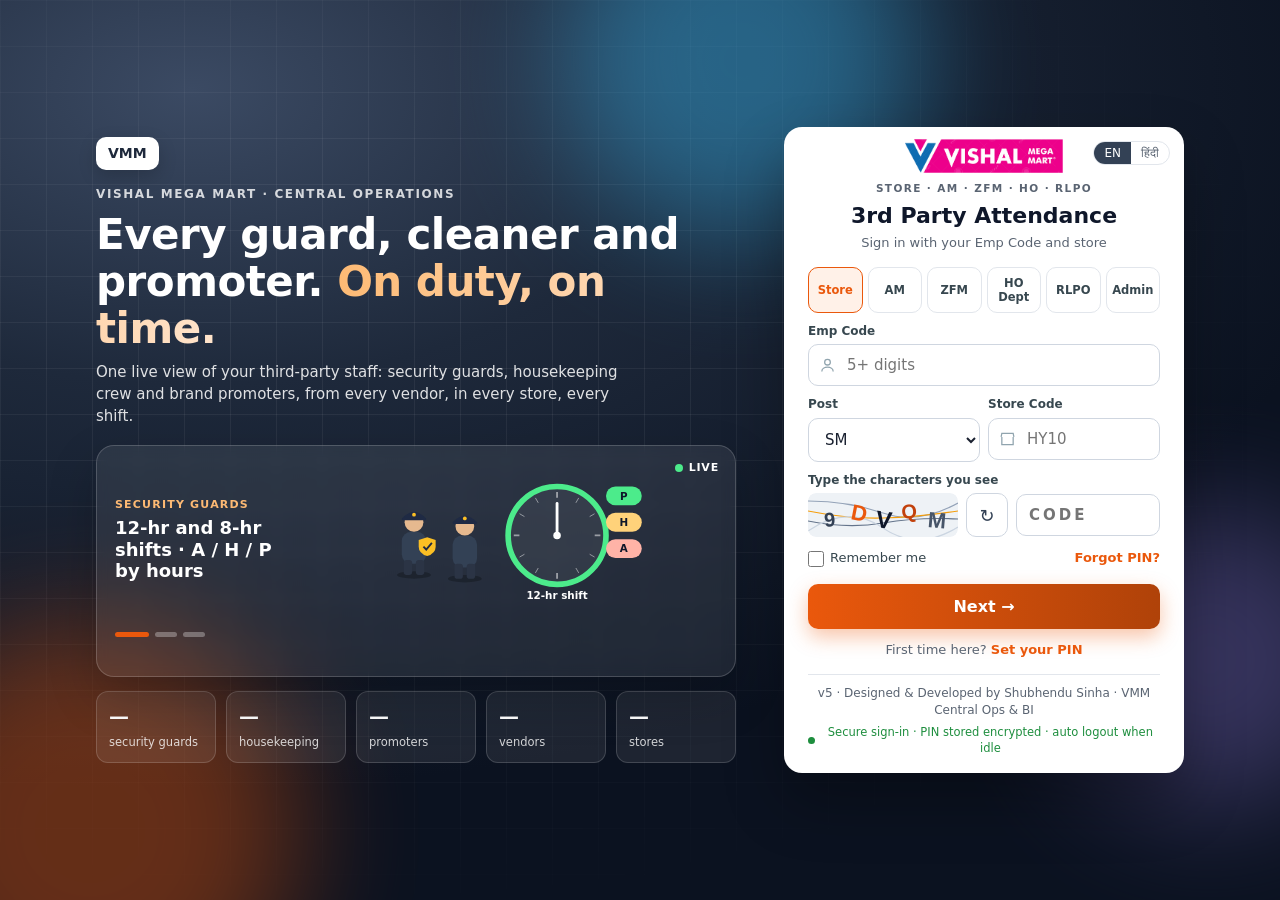
==== commit 7fdfc6db: "v5.4: live punch pop-ups + sound + tab count (admin, store), phone push alerts with consent (store m" ====
--- a/index.html
+++ b/index.html
@@ -9,7 +9,7 @@
 <meta name="theme-color" content="#1E293B">
 <link rel="preconnect" href="https://phyllziizajuphenpwxz.supabase.co" crossorigin>
 <link rel="preconnect" href="https://fonts.gstatic.com" crossorigin>
-<link rel="icon" href="assets/logo.png">
+<link rel="icon" href="assets/logo.png"><link rel="manifest" href="manifest.webmanifest"><meta name="theme-color" content="#1E293B"><link rel="apple-touch-icon" href="assets/icon-192.png">
 <link rel="stylesheet" href="https://fonts.googleapis.com/css2?family=Roboto:wght@400;500;700;800&family=Noto+Sans+Devanagari:wght@400;700&display=swap" media="print" onload="this.media='all'">
 <link rel="stylesheet" href="assets/app.css">
 <style>
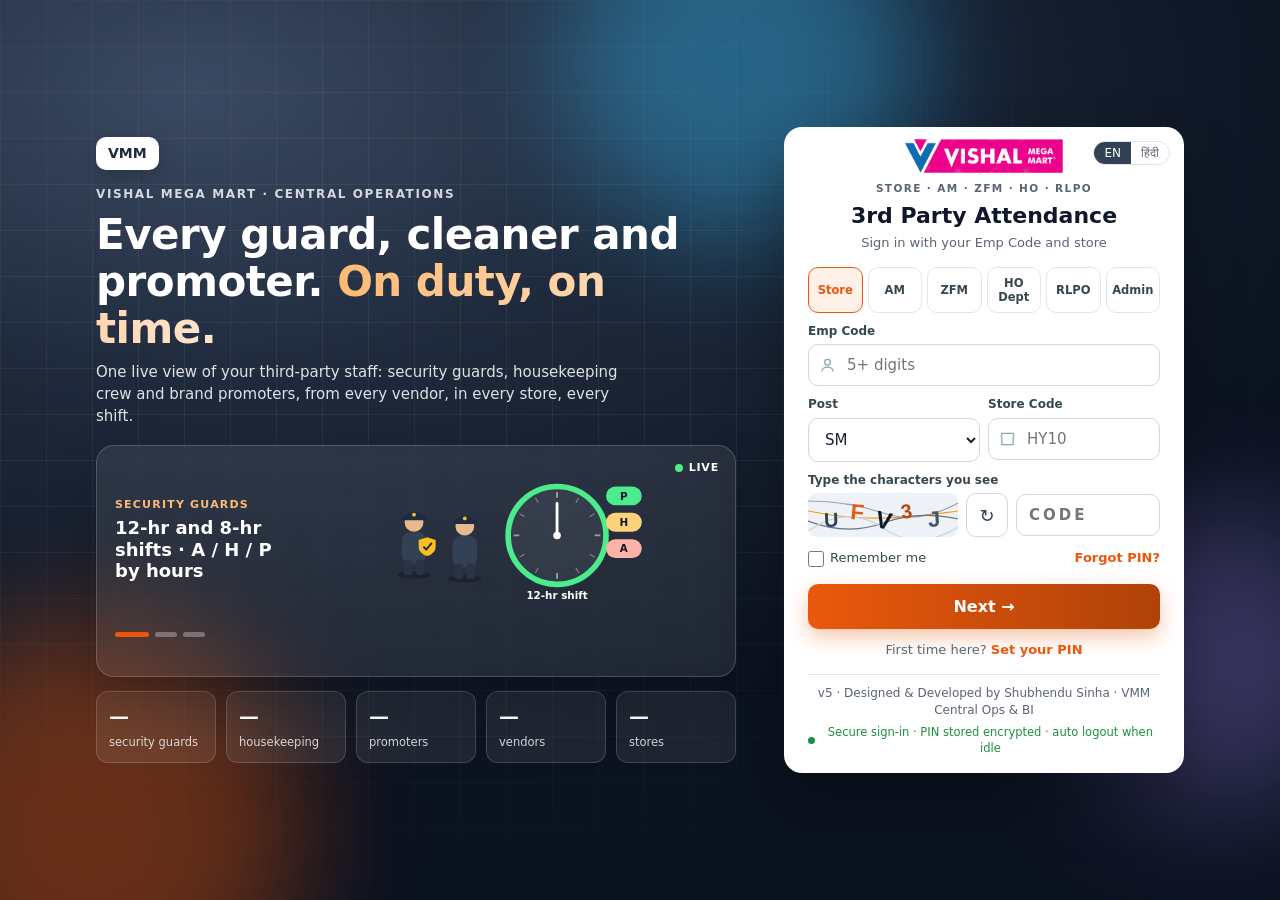
==== commit 055df118: "Login: store code box no longer loses characters on Android keyboards (clean on compositionend/blur," ====
--- a/index.html
+++ b/index.html
@@ -74,7 +74,7 @@
         <div class="lin" id="empWrap"><span id="empIc"></span><input type="text" id="emp" autocomplete="username"></div>
         <div class="row2" data-for="store">
           <div><label class="lb" for="post" data-t="post"></label><select class="lsel" id="post"></select></div>
-          <div><label class="lb" for="storeCode" data-t="storeCode"></label><div class="lin"><span id="stIc"></span><input type="text" id="storeCode" maxlength="4" placeholder="HY10" style="text-transform:uppercase"></div></div>
+          <div><label class="lb" for="storeCode" data-t="storeCode"></label><div class="lin"><span id="stIc"></span><input type="text" id="storeCode" maxlength="8" placeholder="HY10" autocomplete="off" autocorrect="off" autocapitalize="characters" spellcheck="false" style="text-transform:uppercase"></div></div>
         </div>
         <div data-for="hodept" hidden><label class="lb" for="dept" data-t="department"></label><select class="lsel" id="dept"><option value="" data-t="selectDept"></option></select></div>
         <label class="lb" for="capIn" data-t="capLbl"></label>
@@ -272,7 +272,7 @@
     p_role: role,
     p_emp: role === 'store' ? raw : (mailOnly(role) || raw.includes('@') ? raw.toLowerCase() : raw),
     p_post: role === 'store' ? $('#post').value : null,
-    p_store: role === 'store' ? $('#storeCode').value.trim().toUpperCase() : null,
+    p_store: role === 'store' ? $('#storeCode').value.toUpperCase().replace(/[^A-Z0-9]/g, '').slice(0, 4) : null,
     p_dept: role === 'hodept' ? (Number($('#dept').value) || null) : null,
   };
 }
@@ -492,7 +492,11 @@
   $('#dots').addEventListener('click', (e) => { const b = e.target.closest('[data-hs]'); if (b) { goSlide(Number(b.dataset.hs)); startSlides(); } });
   $('#capNew').addEventListener('click', () => { capNew(); $('#capIn').focus(); });
   $('#capIn').addEventListener('input', (e) => { e.target.value = e.target.value.toUpperCase().replace(/[^A-Z0-9]/g, ''); });
-  $('#storeCode').addEventListener('input', (e) => { e.target.value = e.target.value.toUpperCase(); });
+  // store code: never rewrite the box while the phone keyboard is still composing (Android lost characters / blocked digits)
+  const stFix = (el) => { const v = el.value.toUpperCase().replace(/[^A-Z0-9]/g, '').slice(0, 4); if (v !== el.value) el.value = v; };
+  $('#storeCode').addEventListener('input', (e) => { if (!e.isComposing) stFix(e.target); });
+  $('#storeCode').addEventListener('compositionend', (e) => stFix(e.target));
+  $('#storeCode').addEventListener('blur', (e) => stFix(e.target));
   $('#emp').addEventListener('input', (e) => { if (role === 'store') e.target.value = e.target.value.replace(/\D/g, ''); });
   $('#rem').addEventListener('change', () => { if (!$('#rem').checked) store.del(REM_KEY); });
   $('#card').addEventListener('submit', (e) => { e.preventDefault(); wantFirst = false; doCheck(); });
